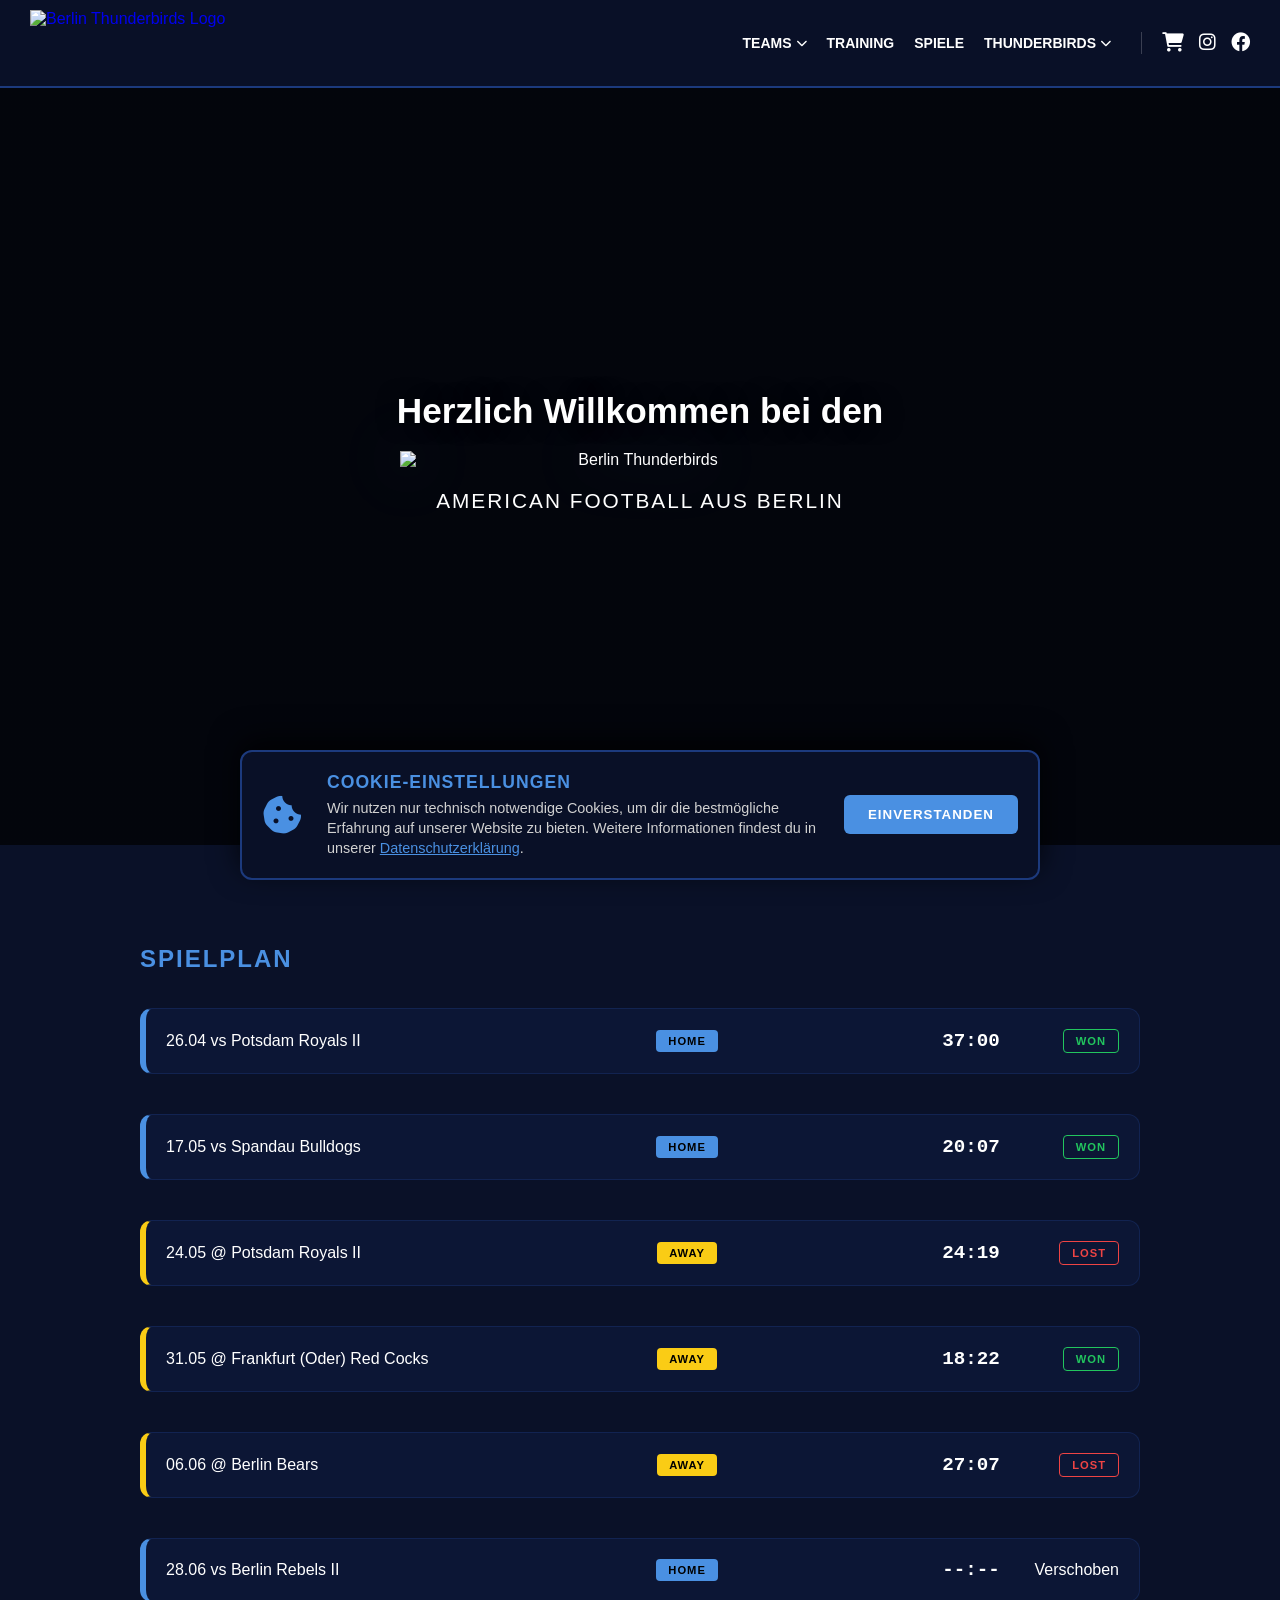
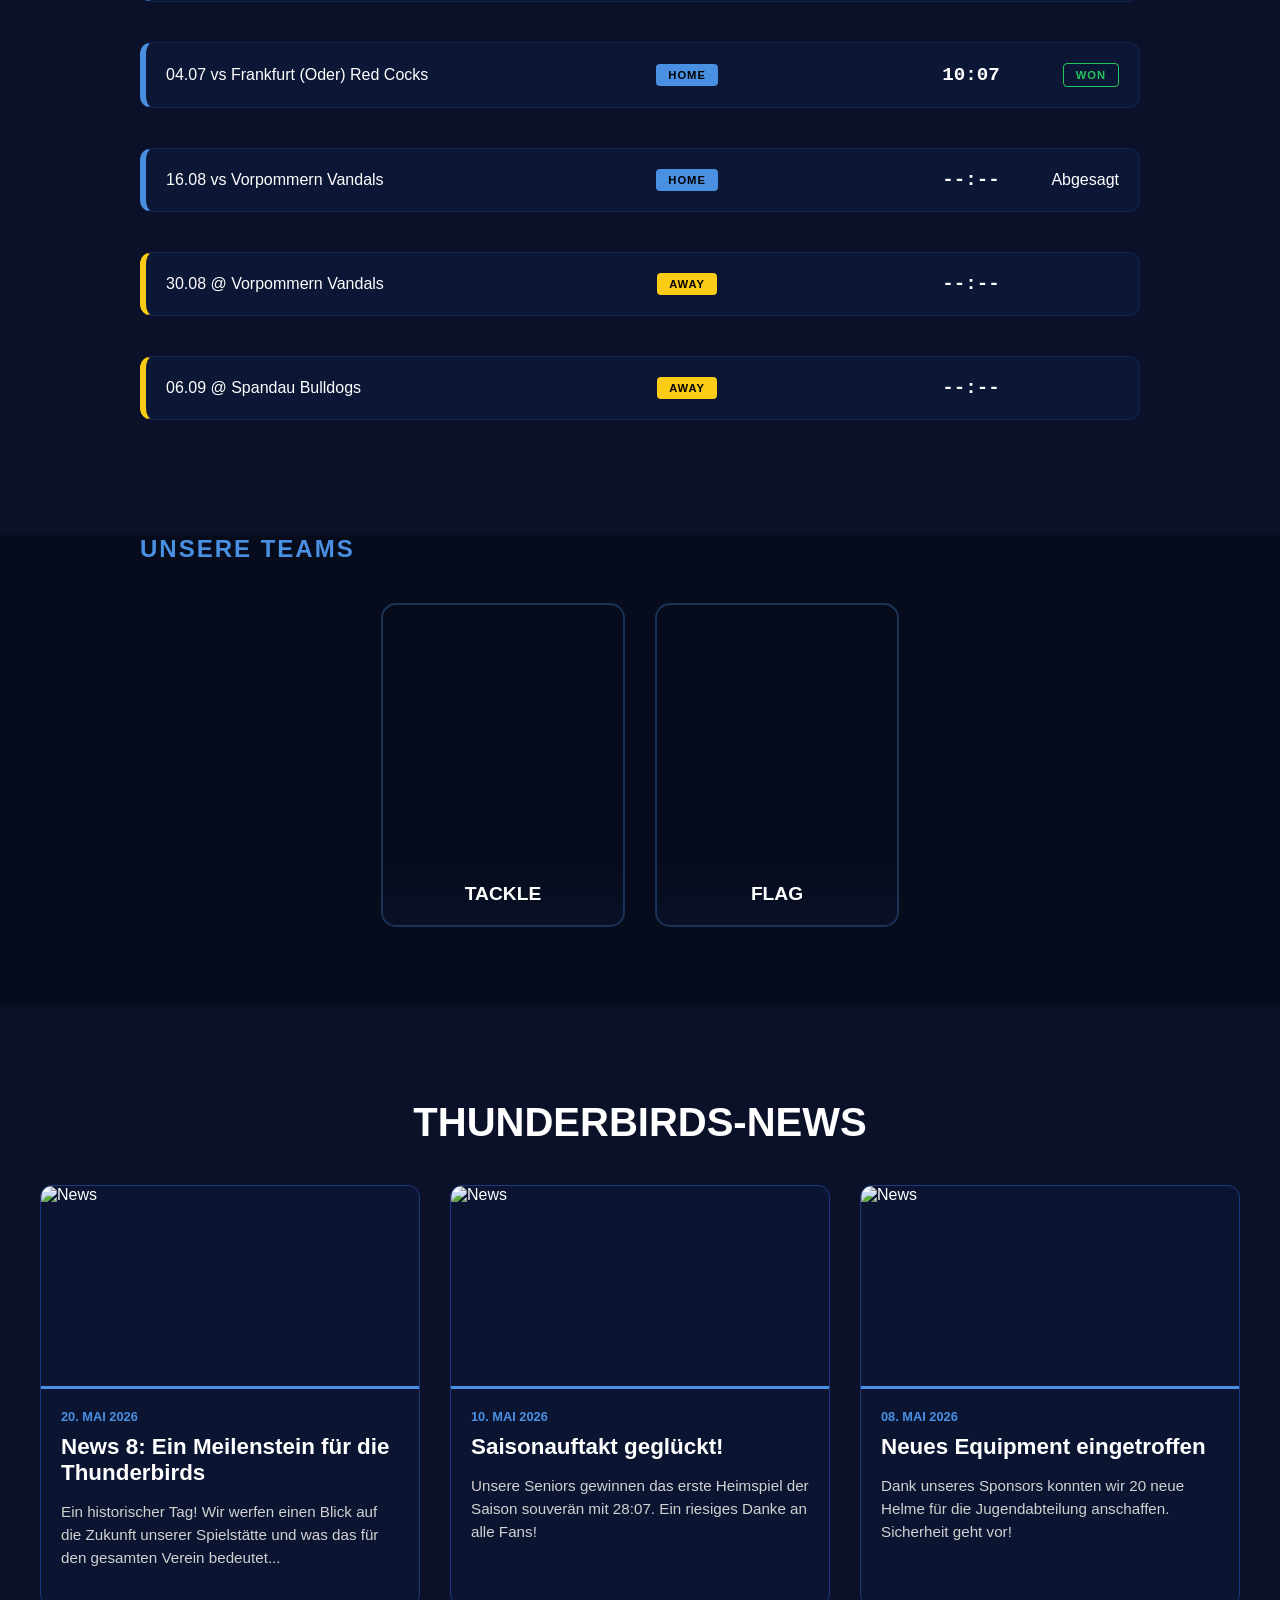
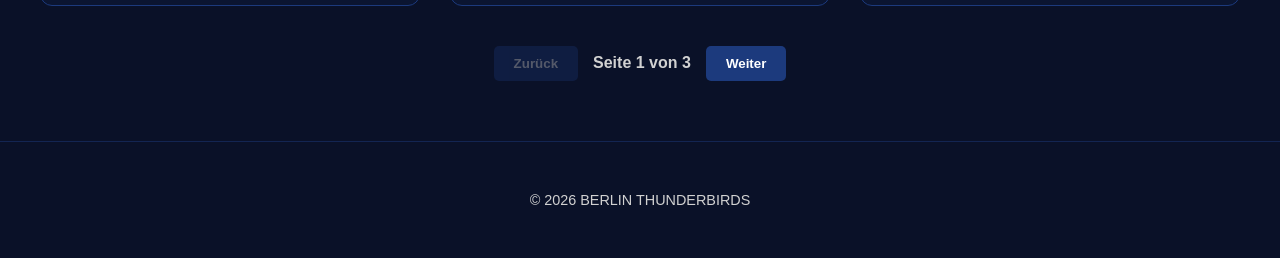
==== index.html @ 35badfe6 "upload" ====
<!DOCTYPE html>
<html lang="de">
<head>
    <meta charset="UTF-8">
    <meta name="viewport" content="width=device-width, initial-scale=1.0">
    <title>Berlin Thunderbirds</title>
    <link rel="stylesheet" href="https://cdnjs.cloudflare.com/ajax/libs/font-awesome/6.0.0/css/all.min.css">

    <script>
        window.onload = () => {
            const flash = document.getElementById("flash");
            const lightningContainer = document.getElementById("lightning-container");
            const logo = document.getElementById("logo");

            function triggerLightning() {
                if(flash && lightningContainer) {
                    flash.classList.add("active");
                    lightningContainer.classList.add("active");
                    setTimeout(() => {
                        flash.classList.remove("active");
                        lightningContainer.classList.remove("active");
                    }, 400);
                }
            }
            
            setTimeout(triggerLightning, 300);

            // Das Logo erscheint kurz nach dem ersten Blitz
            if(logo) {
                setTimeout(() => { 
                    logo.classList.add("show"); 
                }, 700);
            }
        };
        
        document.addEventListener("DOMContentLoaded", function() {
            // Hamburger Menü Toggle Initialisierung
            const menuToggle = document.getElementById('mobile-menu');
            const nav = document.querySelector('nav');

            if (menuToggle && nav) {
                menuToggle.addEventListener('click', () => {
                    nav.classList.toggle('active');
                });
            }

            // Cookie Banner Prüfung
            if (!localStorage.getItem("cookiesAkzeptiert")) {
                setTimeout(() => {
                    const banner = document.getElementById("cookie-banner");
                    if (banner) {
                        banner.classList.add("cookie-active");
                    }
                }, 1000);
            }
        });

        function acceptCookies() {
            localStorage.setItem("cookiesAkzeptiert", "true");
            const banner = document.getElementById("cookie-banner");
            if (banner) {
                banner.classList.remove("cookie-active");
            }
        }
    </script>
        
    <style>
        :root {
            --thunder-dark: #0a1128;
            --thunder-blue: #1c3a7d;
            --thunder-light: #4a90e2;
            --thunder-silver: #d1d1d1;
            --success-green: #22c55e;
            --fail-red: #ef4444;
        }

        body { 
            margin: 0; 
            font-family: 'Segoe UI', Arial, sans-serif; 
            background: var(--thunder-dark); 
            color: white; 
            scroll-behavior: smooth;
            overflow-x: hidden;
        }

        /* --- NAVIGATION --- */
        header {
            position: fixed;
            top: 0;
            width: 100%;
            background: rgba(10, 17, 40, 0.98);
            padding: 10px 30px;
            display: flex;
            justify-content: space-between;
            align-items: center;
            z-index: 9999;
            box-sizing: border-box;
            border-bottom: 2px solid var(--thunder-blue);
        }

        /* FIX: Entfernen von starrem margin-left: 150px für bessere Flexibilität */
        header a.logo-link { display: flex; align-items: center; text-decoration: none; position: relative; }
        header img { height: 66px; transition: 0.3s ease; z-index: 2; }
        
        .logo-hover-text { position: absolute; left: 20px; color: var(--thunder-light); font-weight: bold; text-transform: uppercase; font-size: 1.2rem; opacity: 0; transition: all 0.4s ease; pointer-events: none; white-space: nowrap; z-index: 1; }
        header a.logo-link:hover img { opacity: 0.2; filter: grayscale(100%); }
        header a.logo-link:hover .logo-hover-text { opacity: 1; left: 80px; }

        nav { display: flex; align-items: center; gap: 20px; }

        /* Dropdown Logik */
        .dropdown { position: relative; display: inline-block; }
        .nav-item { 
            color: white; text-decoration: none; font-size: 14px; font-weight: bold; 
            text-transform: uppercase; transition: 0.2s; cursor: pointer;
            display: flex; align-items: center; gap: 5px; padding: 15px 0;
        }
        .nav-item:hover { color: var(--thunder-light); }

        .dropdown-content {
            display: none; position: absolute; background-color: rgba(10, 17, 40, 0.98);
            min-width: 200px; box-shadow: 0px 8px 16px rgba(0,0,0,0.8);
            border: 1px solid var(--thunder-blue); border-radius: 4px; top: 100%; left: 0; z-index: 10000;
        }
        .dropdown:hover .dropdown-content { display: block; }
        .dropdown-content a {
            color: white; padding: 12px 16px; text-decoration: none; display: block;
            font-size: 13px; text-transform: uppercase; font-weight: bold;
            border-bottom: 1px solid rgba(255,255,255,0.05); transition: 0.2s;
        }
        .dropdown-content a:hover { background-color: var(--thunder-blue); color: var(--thunder-light); padding-left: 20px; }

        .social-nav { display: flex; gap: 15px; margin-left: 10px; border-left: 1px solid rgba(255,255,255,0.2); padding-left: 20px; }
        .social-nav a { font-size: 1.2rem; transition: 0.2s; color: white; }
        .social-nav a:hover { transform: scale(1.2); color: var(--thunder-light); }

        /* Hamburger Menu Icon (Standardmäßig unsichtbar) */
        .menu-toggle {
            display: none;
            font-size: 1.8rem;
            color: white;
            cursor: pointer;
        }

        /* --- HERO --- */
        .hero { 
            min-height: 85vh; display: flex; flex-direction: column; justify-content: center; 
            align-items: center; text-align: center; position: relative; overflow: hidden; padding-top: 80px; 
            background-image: linear-gradient(rgba(0, 0, 0, 0.7), rgba(0, 0, 0, 0.7)), url('Bilder/Team.jpg'); 
            background-size: cover; background-position: center; background-attachment: fixed; 
        }
        .welcome-text { font-size: 2.2rem; margin-bottom: 20px; font-weight: bold; text-shadow: 0 0 20px rgba(0,0,0,0.8); z-index: 10; }
        .flash { position: absolute; inset: 0; background: white; opacity: 0; pointer-events: none; z-index: 5; }
        .flash.active { animation: thunder-flash 0.4s ease-out; }
        @keyframes thunder-flash { 0% { opacity: 0; } 10% { opacity: 0.4; } 20% { opacity: 0.5; } 100% { opacity: 0; } }
        #lightning-container { position: absolute; inset: 0; width: 100%; height: 100%; pointer-events: none; z-index: 4; opacity: 0; }
        #lightning-container.active { opacity: 1; transition: 0.1s; }
        .bolt-path { stroke: #fff; stroke-width: 3; fill: none; filter: drop-shadow(0 0 10px var(--thunder-light)); }
        
        /* LOGO ANIMATION */
        .logo-main { 
            width: 480px; 
            max-width: 85%; 
            opacity: 0; 
            transform: scale(0.8); 
            z-index: 10; 
            filter: drop-shadow(0 0 30px rgba(74, 144, 226, 0.3)); 
            transition: all 0.8s cubic-bezier(0.17, 0.67, 0.83, 0.67); 
        }

        .logo-main.show { 
            opacity: 1; 
            transform: scale(1); 
        }
        .sub-text { margin-top: 20px; font-size: 1.3rem; z-index: 10; font-weight: 300; letter-spacing: 2px; text-transform: uppercase; }

        /* --- SPIELPLAN ABSCHNITT --- */
        section#games { padding: 80px 20px; max-width: 1000px; margin: auto; }
        .spielplan-lade-zone { width: 100%; display: flex; flex-direction: column; gap: 10px; }

        .card { 
            background: rgba(28, 58, 125, 0.15) !important; 
            padding: 20px !important; 
            margin: 15px 0 !important; 
            border-radius: 12px !important; 
            border: 1px solid rgba(28, 58, 125, 0.4) !important; 
            display: flex !important; 
            align-items: center !important; 
            justify-content: space-between !important; 
            transition: 0.3s !important;
            box-sizing: border-box !important;
        }
        .card:hover { background: rgba(28, 58, 125, 0.35) !important; border-color: var(--thunder-light) !important; }
        
        .card-text { flex: 2 !important; font-weight: 500 !important; min-width: 150px !important; text-align: left !important; color: white !important; }
        .badge-center { flex: 1 !important; display: flex !important; justify-content: center !important; }
        .score-area { flex: 1 !important; display: flex !important; justify-content: flex-end !important; font-family: 'Courier New', monospace !important; font-weight: bold !important; font-size: 1.2rem !important; padding-right: 15px !important; color: white !important; }
        .badge-right { flex: 0.5 !important; display: flex !important; justify-content: flex-end !important; }

        .badge { font-weight: bold !important; text-transform: uppercase !important; font-size: 0.7rem !important; padding: 5px 12px !important; border-radius: 4px !important; letter-spacing: 1px !important; white-space: nowrap !important; display: inline-block !important; }
        .badge-home { background: var(--thunder-light) !important; color: black !important; }
        .badge-away { background: #facc15 !important; color: black !important; }
        
        .badge-won { border: 1px solid var(--success-green) !important; color: var(--success-green) !important; background: transparent !important; }
        .badge-lost { border: 1px solid var(--fail-red) !important; color: var(--fail-red) !important; background: transparent !important; }

        .card.home { border-left: 6px solid var(--thunder-light) !important; }
        .card.away { border-left: 6px solid #facc15 !important; }

        /* --- TEAM SEKTION --- */
        .team-section { background: rgba(0,0,0,0.3); width: 100%; max-width: none; padding-bottom: 80px; }
        .team-container { max-width: 1000px; margin: auto; padding: 0 20px; }
        .team { display: flex; gap: 30px; flex-wrap: wrap; justify-content: center; margin-top: 40px; }
        .player { position: relative; width: 240px; height: 320px; border-radius: 15px; border: 2px solid rgba(74, 144, 226, 0.3); overflow: hidden; display: flex; flex-direction: column; justify-content: flex-end; transition: 0.4s; background-size: cover; background-position: center; text-decoration: none; color: inherit; }
        .player-name { background: linear-gradient(transparent, rgba(10, 17, 40, 0.95)); padding: 20px 10px; text-align: center; font-weight: bold; font-size: 1.2rem; text-transform: uppercase; }
        .player:hover { transform: translateY(-12px); border-color: var(--thunder-light); box-shadow: 0 15px 30px rgba(0,0,0,0.5); }
        .player-overlay { position: absolute; inset: 0; background: rgba(10, 17, 40, 0.9); display: flex; flex-direction: column; justify-content: center; align-items: center; gap: 15px; opacity: 0; transition: 0.3s ease; z-index: 5; }
        .player:hover .player-overlay { opacity: 1; }
        .player-overlay a { color: white; text-decoration: none; font-weight: bold; font-size: 1.3rem; text-transform: uppercase; transition: 0.2s; }
        .player-overlay a:hover { color: var(--thunder-light); transform: scale(1.1); }

        /* --- NEWS SEKTION --- */
        .news-section { padding: 60px 20px; max-width: 1200px; margin: auto; }
        .news-grid { 
            display: grid; 
            grid-template-columns: repeat(auto-fit, minmax(300px, 1fr)); 
            gap: 30px; 
            min-height: 400px; 
        }

        .news-card {
            background: rgba(28, 58, 125, 0.1);
            border: 1px solid var(--thunder-blue);
            border-radius: 12px;
            overflow: hidden;
            transition: 0.3s;
            display: flex;
            flex-direction: column;
            cursor: pointer;
            position: relative;
        }
        .news-card:hover { transform: translateY(-5px); border-color: var(--thunder-light); background: rgba(28, 58, 125, 0.2); }

        .news-image { width: 100%; height: 200px; object-fit: cover; border-bottom: 3px solid var(--thunder-light); }
        .news-content { padding: 20px; flex-grow: 1; }
        .news-date { color: var(--thunder-light); font-size: 0.8rem; font-weight: bold; text-transform: uppercase; }
        .news-title { margin: 10px 0; font-size: 1.4rem; color: white; }
        .news-text { color: var(--thunder-silver); font-size: 0.95rem; line-height: 1.5; }

        .news-card::after {
            content: 'Mehr lesen +';
            position: absolute;
            bottom: 10px;
            right: 15px;
            font-size: 0.8rem;
            color: var(--thunder-light);
            font-weight: bold;
            opacity: 0;
            transition: 0.3s;
        }
        .news-card:hover::after { opacity: 1; }

        /* --- NEWS MODAL --- */
        .news-modal {
            display: none;
            position: fixed;
            inset: 0;
            background: rgba(0, 0, 0, 0.9);
            z-index: 10000;
            justify-content: center;
            align-items: center;
            opacity: 0;
            transition: opacity 0.4s ease;
            backdrop-filter: blur(5px);
            padding: 20px;
        }

        .news-modal.active { display: flex; opacity: 1; }

        .modal-content {
            background: #0d1a3a;
            width: 100%;
            max-width: 800px;
            max-height: 85vh;
            border-radius: 15px;
            border: 2px solid var(--thunder-blue);
            box-shadow: 0 0 50px rgba(74, 144, 226, 0.2);
            overflow: hidden;
            display: flex;
            flex-direction: column;
            position: relative;
            transform: scale(0.9);
            transition: transform 0.4s ease;
        }
        .news-modal.active .modal-content { transform: scale(1); }

        .modal-header {
            position: relative;
            width: 100%;
            height: 250px;
            min-height: 250px;
            overflow: hidden;
        }
        .modal-header img { width: 100%; height: 100%; object-fit: cover; }
        
        .modal-close {
            position: absolute;
            top: 15px;
            right: 20px;
            font-size: 2.5rem;
            color: white;
            cursor: pointer;
            z-index: 10;
            text-shadow: 0 0 10px rgba(0,0,0,0.8);
            transition: 0.3s;
        }
        .modal-close:hover { color: var(--thunder-light); transform: scale(1.1); }

        .modal-body {
            padding: 30px;
            overflow-y: auto;
            color: var(--thunder-silver);
            line-height: 1.8;
            font-size: 1.1rem;
        }
        
        .modal-body .news-date { font-size: 0.9rem; color: var(--thunder-light); margin-bottom: 5px; font-weight: bold; }
        .modal-body h2 { color: white; margin-top: 0; font-size: 2rem; text-transform: uppercase; margin-bottom: 20px;}

        .modal-body::-webkit-scrollbar { width: 10px; }
        .modal-body::-webkit-scrollbar-track { background: rgba(28, 58, 125, 0.1); border-radius: 10px; }
        .modal-body::-webkit-scrollbar-thumb { background: var(--thunder-blue); border-radius: 10px; border: 2px solid #0d1a3a; }
        .modal-body::-webkit-scrollbar-thumb:hover { background: var(--thunder-light); }

        /* --- PAGINATION --- */
        .pagination { 
            display: flex; 
            justify-content: center; 
            align-items: center; 
            gap: 15px; 
            margin-top: 40px; 
        }
        .page-btn {
            background: var(--thunder-blue);
            color: white;
            border: none;
            padding: 10px 20px;
            border-radius: 5px;
            cursor: pointer;
            font-weight: bold;
            transition: 0.3s;
        }
        .page-btn:hover:not(:disabled) { background: var(--thunder-light); }
        .page-btn:disabled { opacity: 0.3; cursor: not-allowed; }
        #page-info { font-weight: bold; color: var(--thunder-silver); }

        footer { text-align: center; padding: 50px; color: var(--thunder-silver); border-top: 1px solid rgba(28, 58, 125, 0.5); font-size: 0.9rem; }

        .easter-egg { position: fixed; bottom: 10px; left: 10px; display: flex; align-items: center; gap: 10px; opacity: 0; transition: 0.5s ease; z-index: 2000; background: rgba(10, 17, 40, 0.8); padding: 5px 10px; border-radius: 5px; }
        .easter-egg:hover { opacity: 1; }
        .easter-egg img { height: 30px; filter: drop-shadow(0 0 5px var(--thunder-light)); }
        .easter-egg span { font-size: 0.7rem; color: var(--thunder-silver); text-transform: uppercase; letter-spacing: 1px; }

        /* --- COOKIE BANNER FIX --- */
        .cookie-banner {
            position: fixed;
            bottom: 20px;
            left: 50%;
            transform: translate(-50%, 150%);
            opacity: 0;
            pointer-events: none;
            width: 90%;
            max-width: 800px;
            background: rgba(10, 17, 40, 0.98);
            border: 2px solid var(--thunder-blue);
            border-radius: 12px;
            padding: 20px;
            box-shadow: 0 -10px 30px rgba(0, 0, 0, 0.8);
            z-index: 999999;
            transition: all 0.5s cubic-bezier(0.17, 0.67, 0.83, 0.67);
            box-sizing: border-box;
        }

        .cookie-banner.cookie-active {
            transform: translate(-50%, 0) !important;
            opacity: 1 !important;
            pointer-events: auto !important;
        }

        .cookie-content { display: flex; align-items: center; gap: 25px; flex-wrap: wrap; }
        .cookie-icon { font-size: 2.5rem; color: var(--thunder-light); }
        .cookie-text { flex: 1; min-width: 250px; }
        .cookie-text h3 { margin: 0 0 5px 0; text-transform: uppercase; color: var(--thunder-light); font-size: 1.1rem; letter-spacing: 1px; }
        .cookie-text p { margin: 0; font-size: 0.9rem; color: var(--thunder-silver); line-height: 1.4; }
        .cookie-text a { color: var(--thunder-light); text-decoration: underline; }
        .cookie-buttons { display: flex; gap: 10px; }
        .btn-accept { background: var(--thunder-light); color: white; border: none; padding: 12px 24px; font-weight: bold; text-transform: uppercase; border-radius: 6px; cursor: pointer; transition: 0.2s; letter-spacing: 1px; }
        .btn-accept:hover { background: white; color: var(--thunder-dark); transform: scale(1.05); }

        /* --- MEDIA QUERIES (RESPONSIVE FIXES) --- */
        @media (max-width: 768px) {
            header a.logo-link { margin-left: 0; }
            .card { flex-direction: column; text-align: center; gap: 10px; }
            .score-area { justify-content: center !important; padding-right: 0 !important; }
            
            .modal-content { max-height: 90vh; }
            .modal-header { height: 150px; min-height: 150px; }
            .modal-body { padding: 20px; }
            .modal-body h2 { font-size: 1.5rem; }
            .modal-close { top: 10px; right: 15px; font-size: 2rem; }

            /* FIX: Zeigt das Overlay auf Touchscreens direkt an */
            .player-overlay {
                opacity: 1 !important;
                background: rgba(10, 17, 40, 0.85);
            }

            /* Mobiles Menü Styling */
            .menu-toggle { display: block; }
            nav {
                display: none;
                flex-direction: column;
                position: absolute;
                top: 100%;
                left: 0;
                width: 100%;
                background: rgba(10, 17, 40, 0.98);
                border-bottom: 2px solid var(--thunder-blue);
                padding: 20px 0;
                gap: 15px;
            }
            nav.active { display: flex; }
            .dropdown-content { position: static; box-shadow: none; border: none; min-width: 100%; text-align: center; }
            .social-nav { border-left: none; padding-left: 0; margin-left: 0; }
        }

        @media (max-width: 600px) {
            .cookie-content { flex-direction: column; text-align: center; gap: 15px; }
            .cookie-buttons { width: 100%; justify-content: center; }
        }
    </style>
</head>

<body>
    <header>
        <a href="#top" class="logo-link">
            <img src="Bilder/logo.jpg" alt="Berlin Thunderbirds Logo"> 
            <span class="logo-hover-text">Home</span>
        </a>

        <!-- Hamburger Icon für Mobilgeräte -->
        <div class="menu-toggle" id="mobile-menu">
            <i class="fa-solid fa-bars"></i>
        </div>

        <nav>
            <div class="dropdown">
                <div class="nav-item">Teams <i class="fa-solid fa-chevron-down" style="font-size: 0.7rem;"></i></div>
                <div class="dropdown-content">
                    <a href="tackle.html">Tackle</a>
                    <a href="u16.html">U16 Flag</a>
                    <a href="u13.html">U13 Flag</a>
                    <a href="u10.html">U10 Flag</a>
                </div>
            </div>

            <a href="training.html" class="nav-item">Training</a>
            <a href="spiele.html" class="nav-item">Spiele</a>
            
            <div class="dropdown">
                <div class="nav-item">Thunderbirds <i class="fa-solid fa-chevron-down" style="font-size: 0.7rem;"></i></div>
                <div class="dropdown-content">
                    <a href="ueber-uns.html">Über uns</a>
                    <a href="kontakt.html">Kontakt</a>
                    <a href="download.html">Download</a>
                </div>
            </div>

            <div class="social-nav">
                <a href="https://berlin-thunderbirds.myteamshop.de/" target="_blank" title="Fanshop"><i class="fa-solid fa-cart-shopping"></i></a>
                <a href="https://www.instagram.com/berlinthunderbirds/" target="_blank"><i class="fa-brands fa-instagram"></i></a>
                <a href="https://www.facebook.com/thbev/" target="_blank"><i class="fa-brands fa-facebook"></i></a>
            </div>
        </nav>
    </header>

    <div class="hero" id="top">
        <div class="flash" id="flash"></div>
        <svg id="lightning-container" viewBox="0 0 100 100" preserveAspectRatio="none">
            <polyline class="bolt-path" points="40,-10 45,15 35,35 50,50 40,75 55,110" />
            <polyline class="bolt-path" style="stroke-width:1.5; opacity:0.7;" points="35,35 20,45 25,60" />
            <polyline class="bolt-path" style="stroke-width:2;" points="70,-10 65,20 75,40 65,65" />
        </svg>
        <div class="welcome-text">Herzlich Willkommen bei den</div>
        <img src="Bilder/logo.jpg" class="logo-main" id="logo" alt="Berlin Thunderbirds">
        <p class="sub-text">American Football aus Berlin</p>
    </div>

    <section id="games">
        <h2 style="color: var(--thunder-light); text-transform: uppercase; letter-spacing: 2px;">Spielplan</h2>
        <div class="spielplan-lade-zone"></div>
        <script src="spielplan.js"></script>
    </section>

    <section id="team" class="team-section">
        <div class="team-container">
            <h2 style="color: var(--thunder-light); text-transform: uppercase; letter-spacing: 2px;">Unsere Teams</h2>
            <div class="team">
                <a href="tackle.html" class="player" style="background-image: url('Bilder/Tackle.jpg');">
                    <span class="player-name">Tackle</span>
                </a>

                <div class="player" style="background-image: url('Bilder/Team_Flag.jpg');">
                    <span class="player-name">Flag</span>
                    <div class="player-overlay">
                        <a href="u16.html">U16</a>
                        <a href="u13.html">U13</a>
                        <a href="u10.html">U10</a>
                    </div>
                </div>
            </div>
        </div>
    </section>

    <section class="news-section">
        <h2 style="text-align: center; text-transform: uppercase; font-size: 2.5rem; margin-bottom: 40px;">Thunderbirds-News</h2>
        <div class="news-grid" id="news-wrapper"></div>

        <div class="pagination">
            <button class="page-btn" id="prevBtn" onclick="changePage(-1)">Zurück</button>
            <span id="page-info">Seite 1</span>
            <button class="page-btn" id="nextBtn" onclick="changePage(1)">Weiter</button>
        </div>
    </section>

    <!-- NEWS MODAL -->
    <div class="news-modal" id="newsModal">
        <div class="modal-content">
            <div class="modal-header">
                <span class="modal-close" onclick="closeNewsModal()">&times;</span>
                <img id="modalImage" src="" alt="News">
            </div>
            <div class="modal-body">
                <div class="news-date" id="modalDate"></div>
                <h2 id="modalTitle"></h2>
                <div class="news-text-full" id="modalText"></div>
            </div>
        </div>
    </div>    

    <footer>
        © 2026 BERLIN THUNDERBIRDS
    </footer>

    <div class="easter-egg">
        <img src="Bilder/Ankh.jpg" alt="Ankh Logo">
        <span>Webdesign by Ankhzunamun</span>
    </div>

    <!-- COOKIE BANNER -->
    <div id="cookie-banner" class="cookie-banner">
        <div class="cookie-content">
            <i class="fa-solid fa-cookie-bite cookie-icon"></i>
            <div class="cookie-text">
                <h3>Cookie-Einstellungen</h3>
                <p>Wir nutzen nur technisch notwendige Cookies, um dir die bestmögliche Erfahrung auf unserer Website zu bieten. Weitere Informationen findest du in unserer <a href="datenschutz.html">Datenschutzerklärung</a>.</p>
            </div>
            <div class="cookie-buttons">
                <button onclick="acceptCookies()" class="btn-accept">Einverstanden</button>
            </div>
        </div>
    </div>

    <script src="news.js"></script>
</body>
</html>
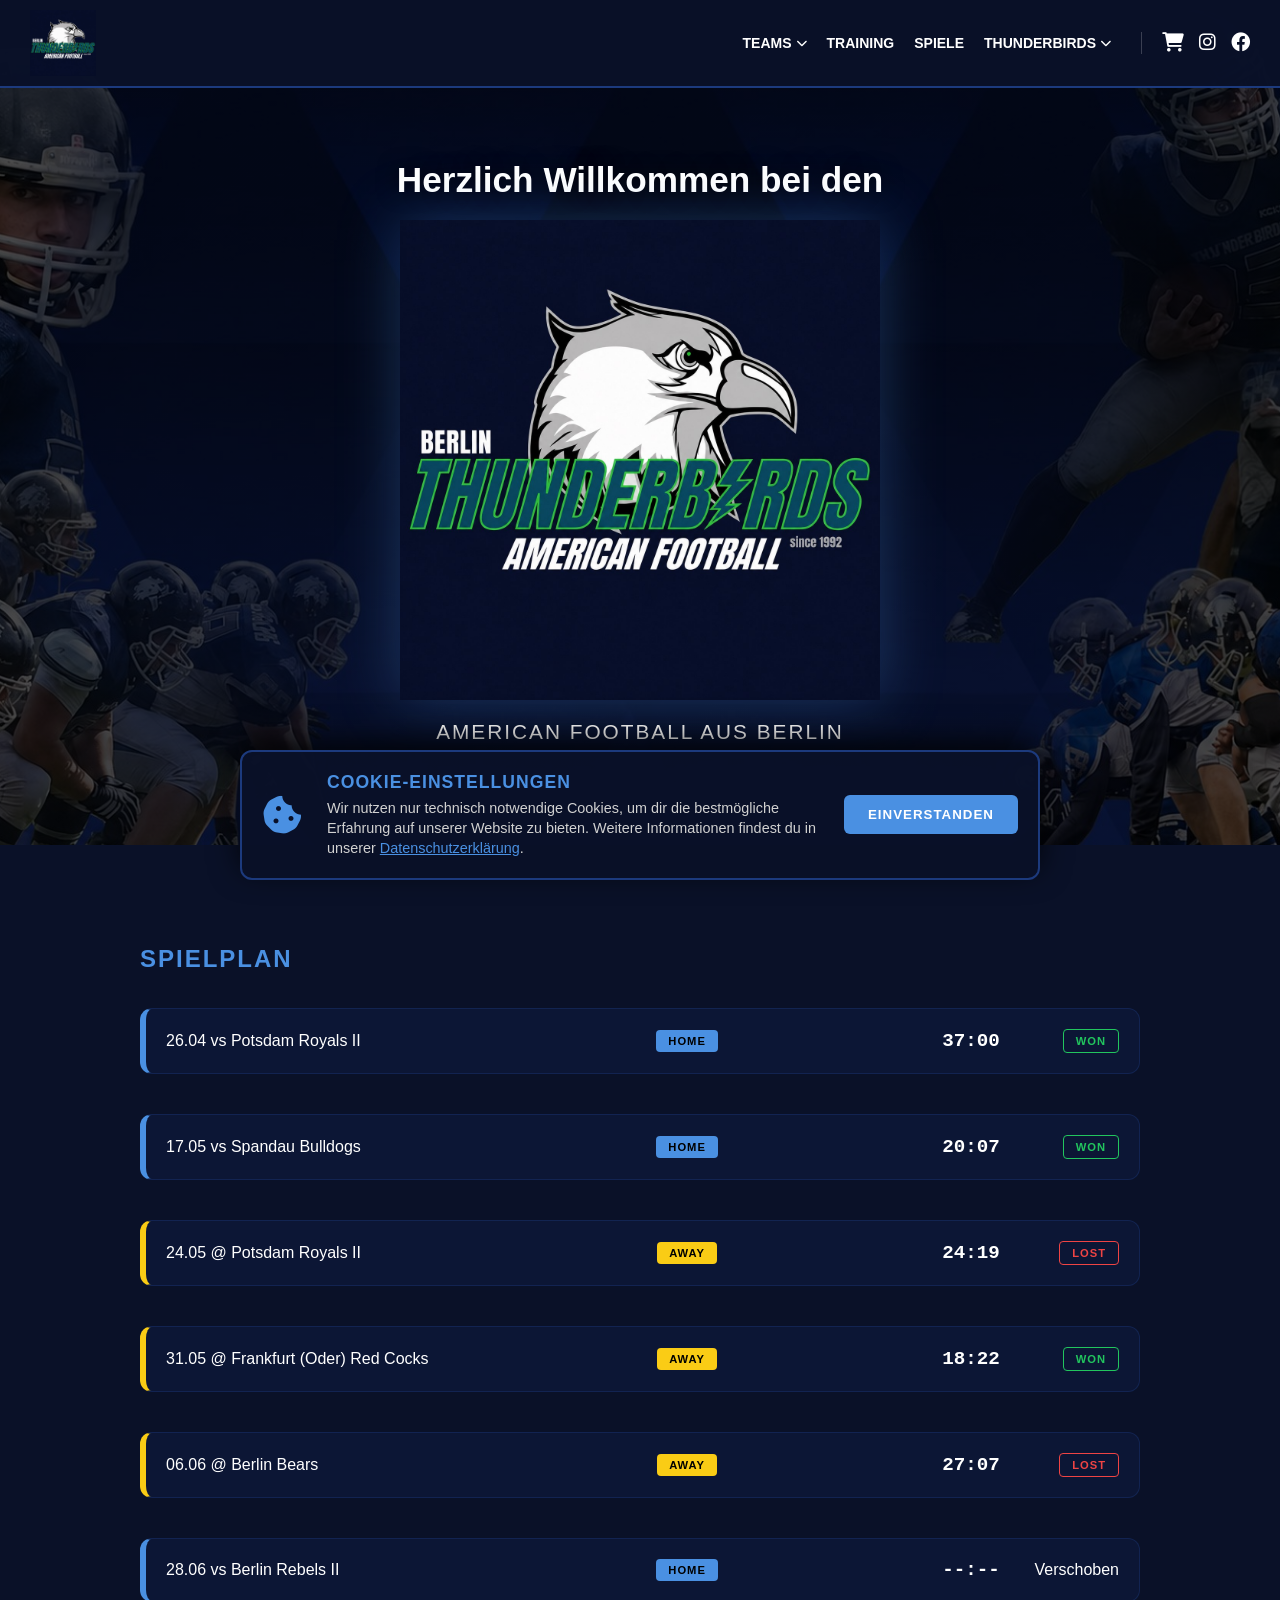
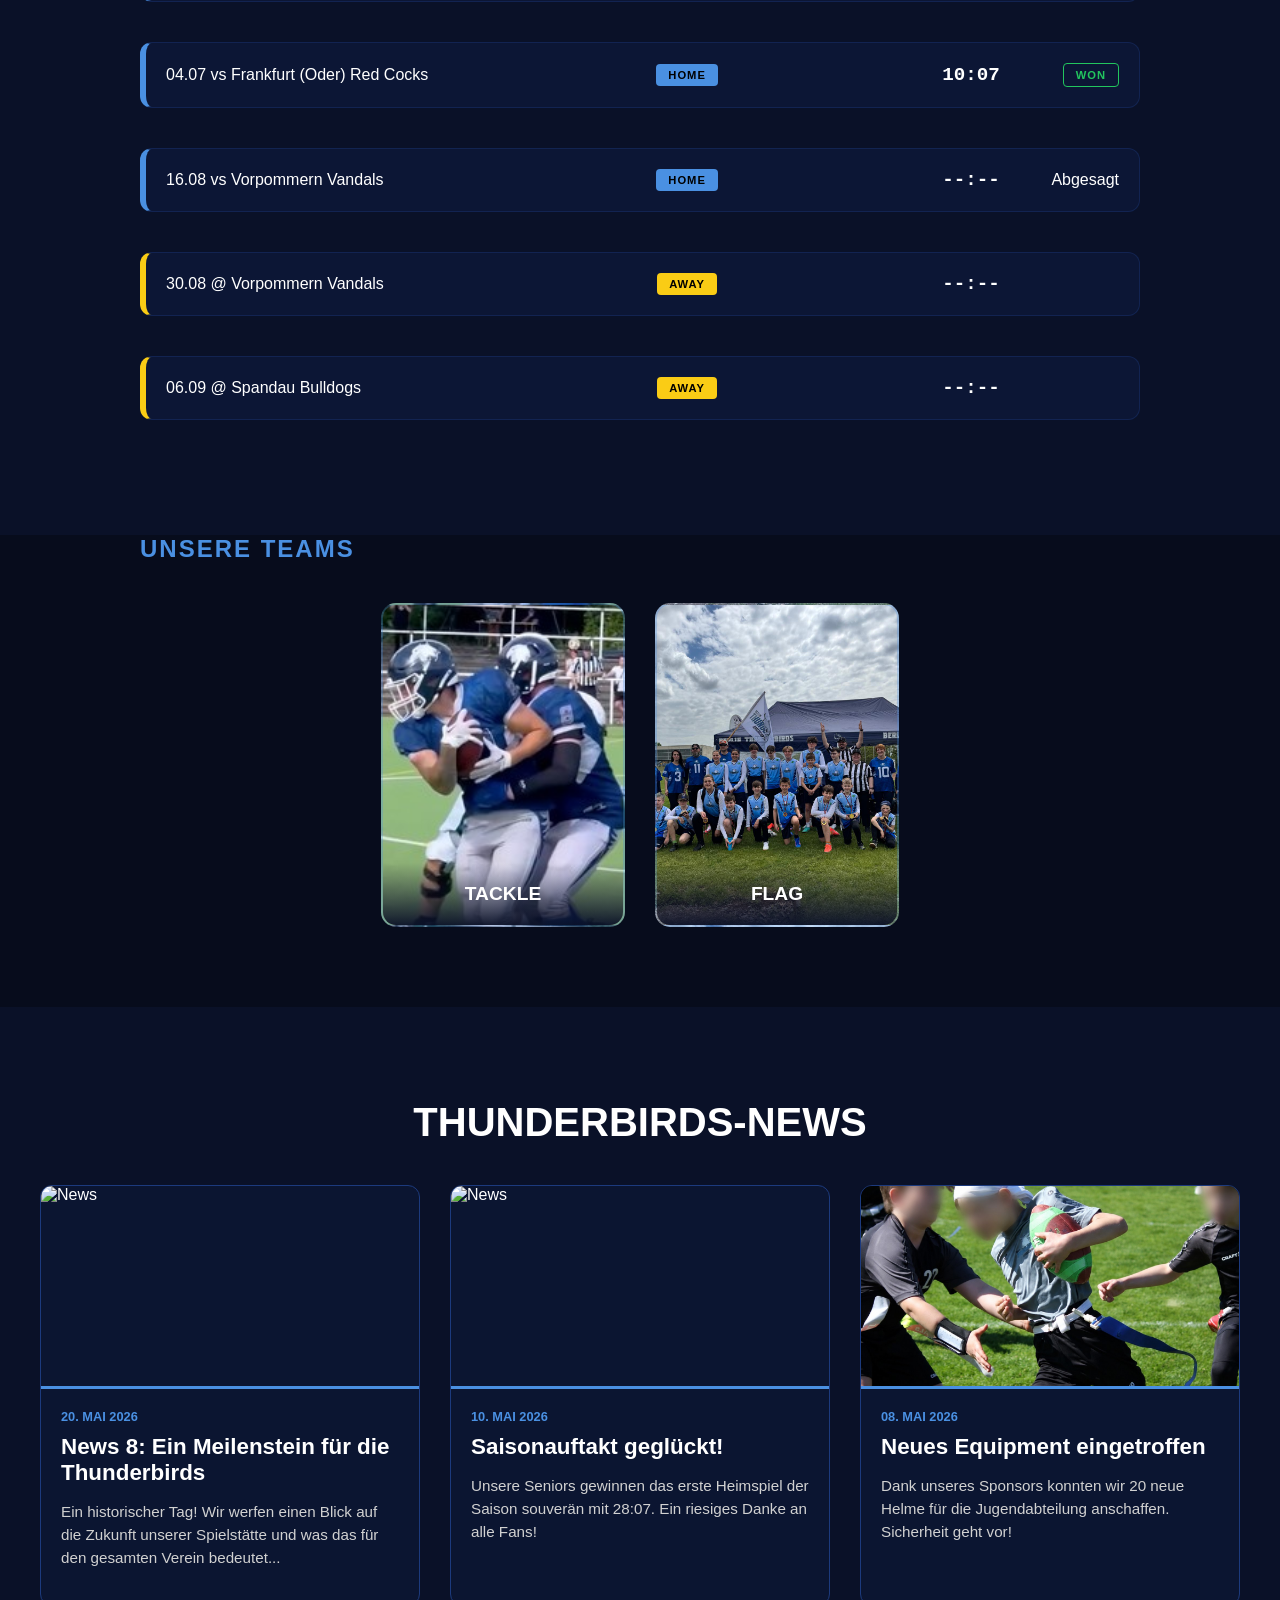
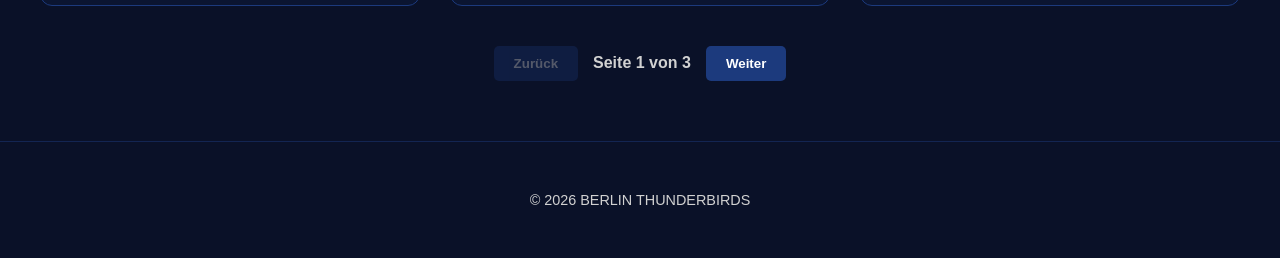
==== commit 5b8cc52f: "V1" ====
--- a/index.html
+++ b/index.html
@@ -3,7 +3,7 @@
 <head>
     <meta charset="UTF-8">
     <meta name="viewport" content="width=device-width, initial-scale=1.0">
-    <title>Berlin Thunderbirds</title>
+    <title>Berlin Thunderbirds!</title>
     <link rel="stylesheet" href="https://cdnjs.cloudflare.com/ajax/libs/font-awesome/6.0.0/css/all.min.css">
 
     <script>
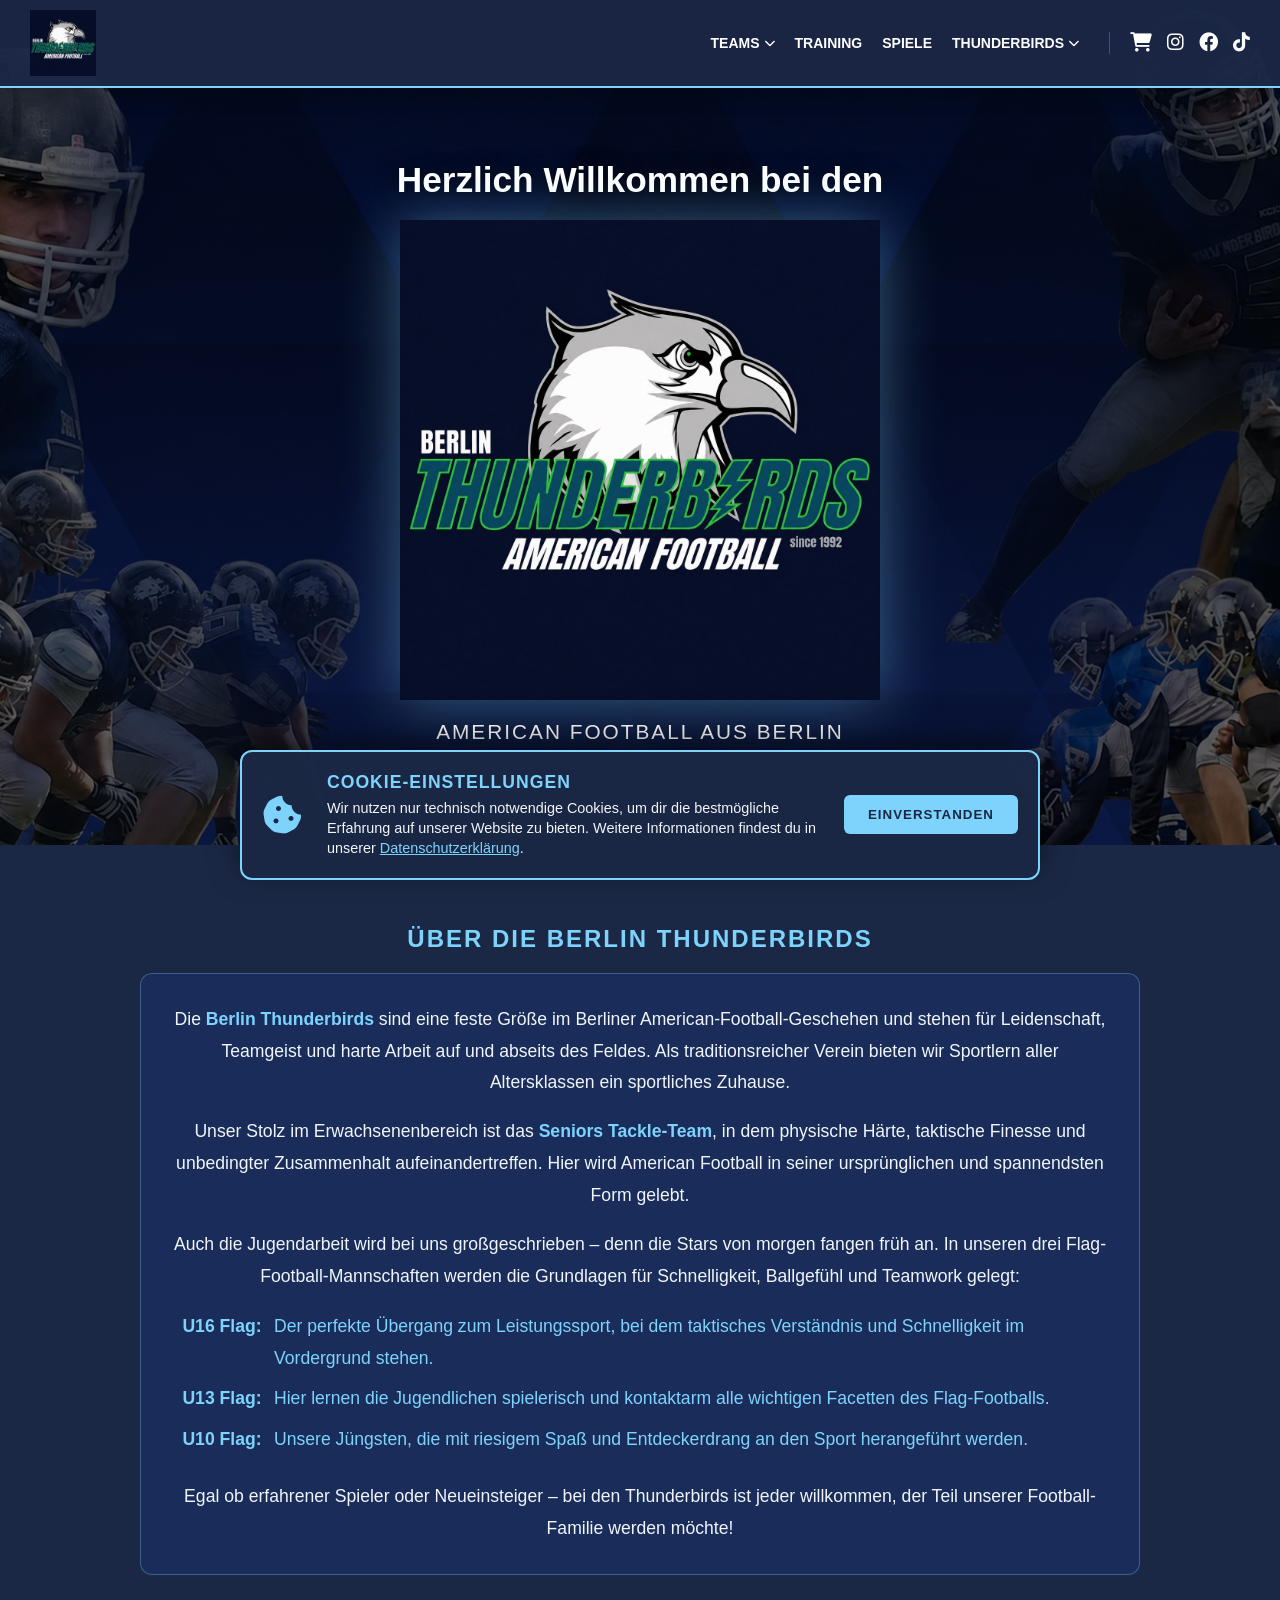
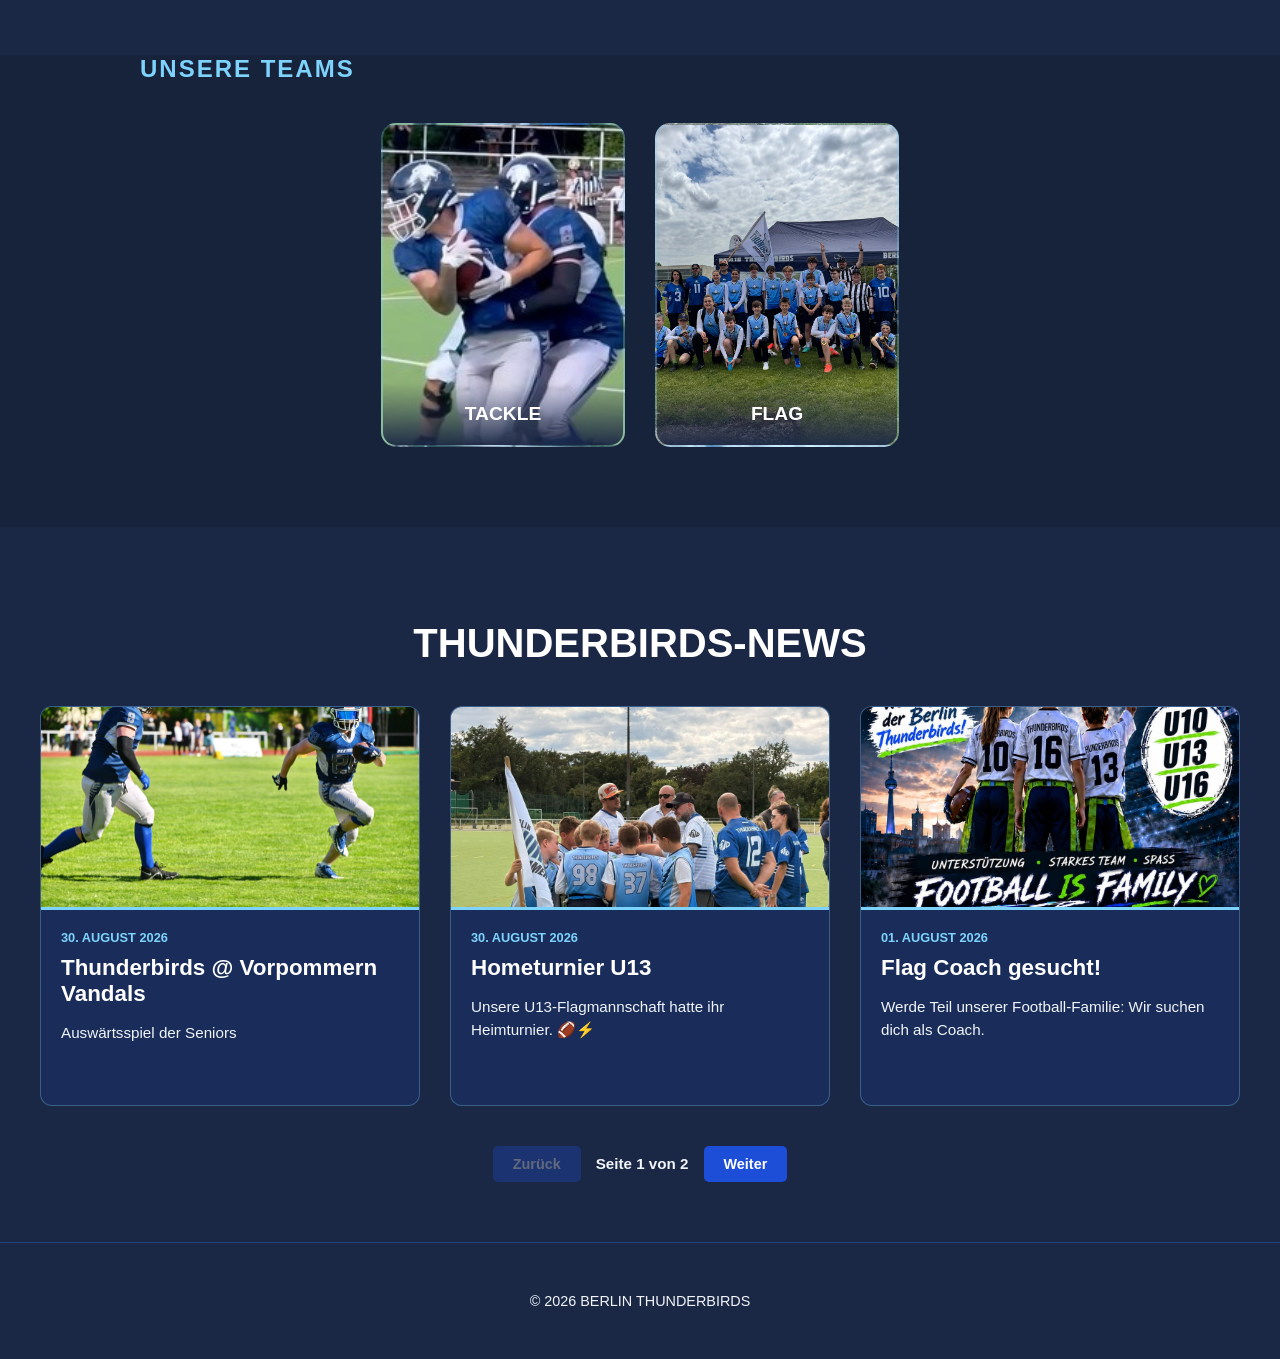
==== commit 5eb613ed: "V2 CSS ausgelagert" ====
--- a/index.html
+++ b/index.html
@@ -3,15 +3,22 @@
 <head>
     <meta charset="UTF-8">
     <meta name="viewport" content="width=device-width, initial-scale=1.0">
-    <title>Berlin Thunderbirds!</title>
+    <title>Berlin Thunderbirds</title>
+    <!-- FontAwesome für Icons -->
     <link rel="stylesheet" href="https://cdnjs.cloudflare.com/ajax/libs/font-awesome/6.0.0/css/all.min.css">
-
+    <!-- Verknüpfung zur zentralen style.css -->
+    <link rel="stylesheet" href="style.css">
+    
+    <!-- ==========================================
+       JAVASCRIPT (BLITZ-EFFEKTE, MENÜ & COOKIES)
+       ========================================== -->
     <script>
         window.onload = () => {
             const flash = document.getElementById("flash");
             const lightningContainer = document.getElementById("lightning-container");
             const logo = document.getElementById("logo");
 
+            // Funktion für den Blitz-Effekt beim Laden der Startseite
             function triggerLightning() {
                 if(flash && lightningContainer) {
                     flash.classList.add("active");
@@ -22,7 +29,7 @@
                     }, 400);
                 }
             }
-            
+           
             setTimeout(triggerLightning, 300);
 
             // Das Logo erscheint kurz nach dem ersten Blitz
@@ -32,7 +39,7 @@
                 }, 700);
             }
         };
-        
+       
         document.addEventListener("DOMContentLoaded", function() {
             // Hamburger Menü Toggle Initialisierung
             const menuToggle = document.getElementById('mobile-menu');
@@ -44,7 +51,7 @@
                 });
             }
 
-            // Cookie Banner Prüfung
+            // Cookie Banner Prüfung beim Seitenaufruf
             if (!localStorage.getItem("cookiesAkzeptiert")) {
                 setTimeout(() => {
                     const banner = document.getElementById("cookie-banner");
@@ -55,6 +62,7 @@
             }
         });
 
+        // Funktion zum Bestätigen der Cookies
         function acceptCookies() {
             localStorage.setItem("cookiesAkzeptiert", "true");
             const banner = document.getElementById("cookie-banner");
@@ -63,385 +71,13 @@
             }
         }
     </script>
-        
-    <style>
-        :root {
-            --thunder-dark: #0a1128;
-            --thunder-blue: #1c3a7d;
-            --thunder-light: #4a90e2;
-            --thunder-silver: #d1d1d1;
-            --success-green: #22c55e;
-            --fail-red: #ef4444;
-        }
-
-        body { 
-            margin: 0; 
-            font-family: 'Segoe UI', Arial, sans-serif; 
-            background: var(--thunder-dark); 
-            color: white; 
-            scroll-behavior: smooth;
-            overflow-x: hidden;
-        }
-
-        /* --- NAVIGATION --- */
-        header {
-            position: fixed;
-            top: 0;
-            width: 100%;
-            background: rgba(10, 17, 40, 0.98);
-            padding: 10px 30px;
-            display: flex;
-            justify-content: space-between;
-            align-items: center;
-            z-index: 9999;
-            box-sizing: border-box;
-            border-bottom: 2px solid var(--thunder-blue);
-        }
-
-        /* FIX: Entfernen von starrem margin-left: 150px für bessere Flexibilität */
-        header a.logo-link { display: flex; align-items: center; text-decoration: none; position: relative; }
-        header img { height: 66px; transition: 0.3s ease; z-index: 2; }
-        
-        .logo-hover-text { position: absolute; left: 20px; color: var(--thunder-light); font-weight: bold; text-transform: uppercase; font-size: 1.2rem; opacity: 0; transition: all 0.4s ease; pointer-events: none; white-space: nowrap; z-index: 1; }
-        header a.logo-link:hover img { opacity: 0.2; filter: grayscale(100%); }
-        header a.logo-link:hover .logo-hover-text { opacity: 1; left: 80px; }
-
-        nav { display: flex; align-items: center; gap: 20px; }
-
-        /* Dropdown Logik */
-        .dropdown { position: relative; display: inline-block; }
-        .nav-item { 
-            color: white; text-decoration: none; font-size: 14px; font-weight: bold; 
-            text-transform: uppercase; transition: 0.2s; cursor: pointer;
-            display: flex; align-items: center; gap: 5px; padding: 15px 0;
-        }
-        .nav-item:hover { color: var(--thunder-light); }
-
-        .dropdown-content {
-            display: none; position: absolute; background-color: rgba(10, 17, 40, 0.98);
-            min-width: 200px; box-shadow: 0px 8px 16px rgba(0,0,0,0.8);
-            border: 1px solid var(--thunder-blue); border-radius: 4px; top: 100%; left: 0; z-index: 10000;
-        }
-        .dropdown:hover .dropdown-content { display: block; }
-        .dropdown-content a {
-            color: white; padding: 12px 16px; text-decoration: none; display: block;
-            font-size: 13px; text-transform: uppercase; font-weight: bold;
-            border-bottom: 1px solid rgba(255,255,255,0.05); transition: 0.2s;
-        }
-        .dropdown-content a:hover { background-color: var(--thunder-blue); color: var(--thunder-light); padding-left: 20px; }
-
-        .social-nav { display: flex; gap: 15px; margin-left: 10px; border-left: 1px solid rgba(255,255,255,0.2); padding-left: 20px; }
-        .social-nav a { font-size: 1.2rem; transition: 0.2s; color: white; }
-        .social-nav a:hover { transform: scale(1.2); color: var(--thunder-light); }
-
-        /* Hamburger Menu Icon (Standardmäßig unsichtbar) */
-        .menu-toggle {
-            display: none;
-            font-size: 1.8rem;
-            color: white;
-            cursor: pointer;
-        }
-
-        /* --- HERO --- */
-        .hero { 
-            min-height: 85vh; display: flex; flex-direction: column; justify-content: center; 
-            align-items: center; text-align: center; position: relative; overflow: hidden; padding-top: 80px; 
-            background-image: linear-gradient(rgba(0, 0, 0, 0.7), rgba(0, 0, 0, 0.7)), url('Bilder/Team.jpg'); 
-            background-size: cover; background-position: center; background-attachment: fixed; 
-        }
-        .welcome-text { font-size: 2.2rem; margin-bottom: 20px; font-weight: bold; text-shadow: 0 0 20px rgba(0,0,0,0.8); z-index: 10; }
-        .flash { position: absolute; inset: 0; background: white; opacity: 0; pointer-events: none; z-index: 5; }
-        .flash.active { animation: thunder-flash 0.4s ease-out; }
-        @keyframes thunder-flash { 0% { opacity: 0; } 10% { opacity: 0.4; } 20% { opacity: 0.5; } 100% { opacity: 0; } }
-        #lightning-container { position: absolute; inset: 0; width: 100%; height: 100%; pointer-events: none; z-index: 4; opacity: 0; }
-        #lightning-container.active { opacity: 1; transition: 0.1s; }
-        .bolt-path { stroke: #fff; stroke-width: 3; fill: none; filter: drop-shadow(0 0 10px var(--thunder-light)); }
-        
-        /* LOGO ANIMATION */
-        .logo-main { 
-            width: 480px; 
-            max-width: 85%; 
-            opacity: 0; 
-            transform: scale(0.8); 
-            z-index: 10; 
-            filter: drop-shadow(0 0 30px rgba(74, 144, 226, 0.3)); 
-            transition: all 0.8s cubic-bezier(0.17, 0.67, 0.83, 0.67); 
-        }
-
-        .logo-main.show { 
-            opacity: 1; 
-            transform: scale(1); 
-        }
-        .sub-text { margin-top: 20px; font-size: 1.3rem; z-index: 10; font-weight: 300; letter-spacing: 2px; text-transform: uppercase; }
-
-        /* --- SPIELPLAN ABSCHNITT --- */
-        section#games { padding: 80px 20px; max-width: 1000px; margin: auto; }
-        .spielplan-lade-zone { width: 100%; display: flex; flex-direction: column; gap: 10px; }
-
-        .card { 
-            background: rgba(28, 58, 125, 0.15) !important; 
-            padding: 20px !important; 
-            margin: 15px 0 !important; 
-            border-radius: 12px !important; 
-            border: 1px solid rgba(28, 58, 125, 0.4) !important; 
-            display: flex !important; 
-            align-items: center !important; 
-            justify-content: space-between !important; 
-            transition: 0.3s !important;
-            box-sizing: border-box !important;
-        }
-        .card:hover { background: rgba(28, 58, 125, 0.35) !important; border-color: var(--thunder-light) !important; }
-        
-        .card-text { flex: 2 !important; font-weight: 500 !important; min-width: 150px !important; text-align: left !important; color: white !important; }
-        .badge-center { flex: 1 !important; display: flex !important; justify-content: center !important; }
-        .score-area { flex: 1 !important; display: flex !important; justify-content: flex-end !important; font-family: 'Courier New', monospace !important; font-weight: bold !important; font-size: 1.2rem !important; padding-right: 15px !important; color: white !important; }
-        .badge-right { flex: 0.5 !important; display: flex !important; justify-content: flex-end !important; }
-
-        .badge { font-weight: bold !important; text-transform: uppercase !important; font-size: 0.7rem !important; padding: 5px 12px !important; border-radius: 4px !important; letter-spacing: 1px !important; white-space: nowrap !important; display: inline-block !important; }
-        .badge-home { background: var(--thunder-light) !important; color: black !important; }
-        .badge-away { background: #facc15 !important; color: black !important; }
-        
-        .badge-won { border: 1px solid var(--success-green) !important; color: var(--success-green) !important; background: transparent !important; }
-        .badge-lost { border: 1px solid var(--fail-red) !important; color: var(--fail-red) !important; background: transparent !important; }
-
-        .card.home { border-left: 6px solid var(--thunder-light) !important; }
-        .card.away { border-left: 6px solid #facc15 !important; }
-
-        /* --- TEAM SEKTION --- */
-        .team-section { background: rgba(0,0,0,0.3); width: 100%; max-width: none; padding-bottom: 80px; }
-        .team-container { max-width: 1000px; margin: auto; padding: 0 20px; }
-        .team { display: flex; gap: 30px; flex-wrap: wrap; justify-content: center; margin-top: 40px; }
-        .player { position: relative; width: 240px; height: 320px; border-radius: 15px; border: 2px solid rgba(74, 144, 226, 0.3); overflow: hidden; display: flex; flex-direction: column; justify-content: flex-end; transition: 0.4s; background-size: cover; background-position: center; text-decoration: none; color: inherit; }
-        .player-name { background: linear-gradient(transparent, rgba(10, 17, 40, 0.95)); padding: 20px 10px; text-align: center; font-weight: bold; font-size: 1.2rem; text-transform: uppercase; }
-        .player:hover { transform: translateY(-12px); border-color: var(--thunder-light); box-shadow: 0 15px 30px rgba(0,0,0,0.5); }
-        .player-overlay { position: absolute; inset: 0; background: rgba(10, 17, 40, 0.9); display: flex; flex-direction: column; justify-content: center; align-items: center; gap: 15px; opacity: 0; transition: 0.3s ease; z-index: 5; }
-        .player:hover .player-overlay { opacity: 1; }
-        .player-overlay a { color: white; text-decoration: none; font-weight: bold; font-size: 1.3rem; text-transform: uppercase; transition: 0.2s; }
-        .player-overlay a:hover { color: var(--thunder-light); transform: scale(1.1); }
-
-        /* --- NEWS SEKTION --- */
-        .news-section { padding: 60px 20px; max-width: 1200px; margin: auto; }
-        .news-grid { 
-            display: grid; 
-            grid-template-columns: repeat(auto-fit, minmax(300px, 1fr)); 
-            gap: 30px; 
-            min-height: 400px; 
-        }
-
-        .news-card {
-            background: rgba(28, 58, 125, 0.1);
-            border: 1px solid var(--thunder-blue);
-            border-radius: 12px;
-            overflow: hidden;
-            transition: 0.3s;
-            display: flex;
-            flex-direction: column;
-            cursor: pointer;
-            position: relative;
-        }
-        .news-card:hover { transform: translateY(-5px); border-color: var(--thunder-light); background: rgba(28, 58, 125, 0.2); }
-
-        .news-image { width: 100%; height: 200px; object-fit: cover; border-bottom: 3px solid var(--thunder-light); }
-        .news-content { padding: 20px; flex-grow: 1; }
-        .news-date { color: var(--thunder-light); font-size: 0.8rem; font-weight: bold; text-transform: uppercase; }
-        .news-title { margin: 10px 0; font-size: 1.4rem; color: white; }
-        .news-text { color: var(--thunder-silver); font-size: 0.95rem; line-height: 1.5; }
-
-        .news-card::after {
-            content: 'Mehr lesen +';
-            position: absolute;
-            bottom: 10px;
-            right: 15px;
-            font-size: 0.8rem;
-            color: var(--thunder-light);
-            font-weight: bold;
-            opacity: 0;
-            transition: 0.3s;
-        }
-        .news-card:hover::after { opacity: 1; }
-
-        /* --- NEWS MODAL --- */
-        .news-modal {
-            display: none;
-            position: fixed;
-            inset: 0;
-            background: rgba(0, 0, 0, 0.9);
-            z-index: 10000;
-            justify-content: center;
-            align-items: center;
-            opacity: 0;
-            transition: opacity 0.4s ease;
-            backdrop-filter: blur(5px);
-            padding: 20px;
-        }
-
-        .news-modal.active { display: flex; opacity: 1; }
-
-        .modal-content {
-            background: #0d1a3a;
-            width: 100%;
-            max-width: 800px;
-            max-height: 85vh;
-            border-radius: 15px;
-            border: 2px solid var(--thunder-blue);
-            box-shadow: 0 0 50px rgba(74, 144, 226, 0.2);
-            overflow: hidden;
-            display: flex;
-            flex-direction: column;
-            position: relative;
-            transform: scale(0.9);
-            transition: transform 0.4s ease;
-        }
-        .news-modal.active .modal-content { transform: scale(1); }
-
-        .modal-header {
-            position: relative;
-            width: 100%;
-            height: 250px;
-            min-height: 250px;
-            overflow: hidden;
-        }
-        .modal-header img { width: 100%; height: 100%; object-fit: cover; }
-        
-        .modal-close {
-            position: absolute;
-            top: 15px;
-            right: 20px;
-            font-size: 2.5rem;
-            color: white;
-            cursor: pointer;
-            z-index: 10;
-            text-shadow: 0 0 10px rgba(0,0,0,0.8);
-            transition: 0.3s;
-        }
-        .modal-close:hover { color: var(--thunder-light); transform: scale(1.1); }
-
-        .modal-body {
-            padding: 30px;
-            overflow-y: auto;
-            color: var(--thunder-silver);
-            line-height: 1.8;
-            font-size: 1.1rem;
-        }
-        
-        .modal-body .news-date { font-size: 0.9rem; color: var(--thunder-light); margin-bottom: 5px; font-weight: bold; }
-        .modal-body h2 { color: white; margin-top: 0; font-size: 2rem; text-transform: uppercase; margin-bottom: 20px;}
-
-        .modal-body::-webkit-scrollbar { width: 10px; }
-        .modal-body::-webkit-scrollbar-track { background: rgba(28, 58, 125, 0.1); border-radius: 10px; }
-        .modal-body::-webkit-scrollbar-thumb { background: var(--thunder-blue); border-radius: 10px; border: 2px solid #0d1a3a; }
-        .modal-body::-webkit-scrollbar-thumb:hover { background: var(--thunder-light); }
-
-        /* --- PAGINATION --- */
-        .pagination { 
-            display: flex; 
-            justify-content: center; 
-            align-items: center; 
-            gap: 15px; 
-            margin-top: 40px; 
-        }
-        .page-btn {
-            background: var(--thunder-blue);
-            color: white;
-            border: none;
-            padding: 10px 20px;
-            border-radius: 5px;
-            cursor: pointer;
-            font-weight: bold;
-            transition: 0.3s;
-        }
-        .page-btn:hover:not(:disabled) { background: var(--thunder-light); }
-        .page-btn:disabled { opacity: 0.3; cursor: not-allowed; }
-        #page-info { font-weight: bold; color: var(--thunder-silver); }
-
-        footer { text-align: center; padding: 50px; color: var(--thunder-silver); border-top: 1px solid rgba(28, 58, 125, 0.5); font-size: 0.9rem; }
-
-        .easter-egg { position: fixed; bottom: 10px; left: 10px; display: flex; align-items: center; gap: 10px; opacity: 0; transition: 0.5s ease; z-index: 2000; background: rgba(10, 17, 40, 0.8); padding: 5px 10px; border-radius: 5px; }
-        .easter-egg:hover { opacity: 1; }
-        .easter-egg img { height: 30px; filter: drop-shadow(0 0 5px var(--thunder-light)); }
-        .easter-egg span { font-size: 0.7rem; color: var(--thunder-silver); text-transform: uppercase; letter-spacing: 1px; }
-
-        /* --- COOKIE BANNER FIX --- */
-        .cookie-banner {
-            position: fixed;
-            bottom: 20px;
-            left: 50%;
-            transform: translate(-50%, 150%);
-            opacity: 0;
-            pointer-events: none;
-            width: 90%;
-            max-width: 800px;
-            background: rgba(10, 17, 40, 0.98);
-            border: 2px solid var(--thunder-blue);
-            border-radius: 12px;
-            padding: 20px;
-            box-shadow: 0 -10px 30px rgba(0, 0, 0, 0.8);
-            z-index: 999999;
-            transition: all 0.5s cubic-bezier(0.17, 0.67, 0.83, 0.67);
-            box-sizing: border-box;
-        }
-
-        .cookie-banner.cookie-active {
-            transform: translate(-50%, 0) !important;
-            opacity: 1 !important;
-            pointer-events: auto !important;
-        }
-
-        .cookie-content { display: flex; align-items: center; gap: 25px; flex-wrap: wrap; }
-        .cookie-icon { font-size: 2.5rem; color: var(--thunder-light); }
-        .cookie-text { flex: 1; min-width: 250px; }
-        .cookie-text h3 { margin: 0 0 5px 0; text-transform: uppercase; color: var(--thunder-light); font-size: 1.1rem; letter-spacing: 1px; }
-        .cookie-text p { margin: 0; font-size: 0.9rem; color: var(--thunder-silver); line-height: 1.4; }
-        .cookie-text a { color: var(--thunder-light); text-decoration: underline; }
-        .cookie-buttons { display: flex; gap: 10px; }
-        .btn-accept { background: var(--thunder-light); color: white; border: none; padding: 12px 24px; font-weight: bold; text-transform: uppercase; border-radius: 6px; cursor: pointer; transition: 0.2s; letter-spacing: 1px; }
-        .btn-accept:hover { background: white; color: var(--thunder-dark); transform: scale(1.05); }
-
-        /* --- MEDIA QUERIES (RESPONSIVE FIXES) --- */
-        @media (max-width: 768px) {
-            header a.logo-link { margin-left: 0; }
-            .card { flex-direction: column; text-align: center; gap: 10px; }
-            .score-area { justify-content: center !important; padding-right: 0 !important; }
-            
-            .modal-content { max-height: 90vh; }
-            .modal-header { height: 150px; min-height: 150px; }
-            .modal-body { padding: 20px; }
-            .modal-body h2 { font-size: 1.5rem; }
-            .modal-close { top: 10px; right: 15px; font-size: 2rem; }
-
-            /* FIX: Zeigt das Overlay auf Touchscreens direkt an */
-            .player-overlay {
-                opacity: 1 !important;
-                background: rgba(10, 17, 40, 0.85);
-            }
-
-            /* Mobiles Menü Styling */
-            .menu-toggle { display: block; }
-            nav {
-                display: none;
-                flex-direction: column;
-                position: absolute;
-                top: 100%;
-                left: 0;
-                width: 100%;
-                background: rgba(10, 17, 40, 0.98);
-                border-bottom: 2px solid var(--thunder-blue);
-                padding: 20px 0;
-                gap: 15px;
-            }
-            nav.active { display: flex; }
-            .dropdown-content { position: static; box-shadow: none; border: none; min-width: 100%; text-align: center; }
-            .social-nav { border-left: none; padding-left: 0; margin-left: 0; }
-        }
-
-        @media (max-width: 600px) {
-            .cookie-content { flex-direction: column; text-align: center; gap: 15px; }
-            .cookie-buttons { width: 100%; justify-content: center; }
-        }
-    </style>
 </head>
 
 <body>
+
+    <!-- ==========================================
+       HEADER & NAVIGATION
+       ========================================== -->
     <header>
         <a href="#top" class="logo-link">
             <img src="Bilder/logo.jpg" alt="Berlin Thunderbirds Logo"> 
@@ -466,7 +102,7 @@
 
             <a href="training.html" class="nav-item">Training</a>
             <a href="spiele.html" class="nav-item">Spiele</a>
-            
+           
             <div class="dropdown">
                 <div class="nav-item">Thunderbirds <i class="fa-solid fa-chevron-down" style="font-size: 0.7rem;"></i></div>
                 <div class="dropdown-content">
@@ -480,10 +116,15 @@
                 <a href="https://berlin-thunderbirds.myteamshop.de/" target="_blank" title="Fanshop"><i class="fa-solid fa-cart-shopping"></i></a>
                 <a href="https://www.instagram.com/berlinthunderbirds/" target="_blank"><i class="fa-brands fa-instagram"></i></a>
                 <a href="https://www.facebook.com/thbev/" target="_blank"><i class="fa-brands fa-facebook"></i></a>
+				<a href="https://www.tiktok.com/@thunderbirds.berlin" target="_blank"><i class="fa-brands fa-tiktok"></i></a>
+				
             </div>
         </nav>
     </header>
 
+    <!-- ==========================================
+       HERO-BEREICH (WILLKOMMEN & BLITZ-ANIMATION)
+       ========================================== -->
     <div class="hero" id="top">
         <div class="flash" id="flash"></div>
         <svg id="lightning-container" viewBox="0 0 100 100" preserveAspectRatio="none">
@@ -496,20 +137,50 @@
         <p class="sub-text">American Football aus Berlin</p>
     </div>
 
-    <section id="games">
-        <h2 style="color: var(--thunder-light); text-transform: uppercase; letter-spacing: 2px;">Spielplan</h2>
-        <div class="spielplan-lade-zone"></div>
-        <script src="spielplan.js"></script>
+    <!-- ==========================================
+       ÜBER UNS / VEREINSPROFIL SEKTION
+       ========================================== -->
+    <section id="games" style="padding: 60px 20px; max-width: 1000px; margin: 0 auto;">
+        <h2 style="color: var(--thunder-light); text-transform: uppercase; letter-spacing: 2px; text-align: center; margin-bottom: 20px;">Über die Berlin Thunderbirds</h2>
+        <div class="text-box">
+            <p style="margin-top: 0;">Die <span style="color: var(--thunder-light); font-weight: bold;">Berlin Thunderbirds</span> sind eine feste Größe im Berliner American-Football-Geschehen und stehen für Leidenschaft, Teamgeist und harte Arbeit auf und abseits des Feldes. Als traditionsreicher Verein bieten wir Sportlern aller Altersklassen ein sportliches Zuhause.</p>
+            <p>Unser Stolz im Erwachsenenbereich ist das <span style="color: var(--thunder-light); font-weight: bold;">Seniors Tackle-Team</span>, in dem physische Härte, taktische Finesse und unbedingter Zusammenhalt aufeinandertreffen. Hier wird American Football in seiner ursprünglichen und spannendsten Form gelebt.</p>
+            <p>Auch die Jugendarbeit wird bei uns großgeschrieben – denn die Stars von morgen fangen früh an. In unseren drei Flag-Football-Mannschaften werden die Grundlagen für Schnelligkeit, Ballgefühl und Teamwork gelegt:</p>
+            
+			<table style="width: 100%; border-collapse: collapse; margin: 15px 0; color: var(--thunder-light);">
+                <tr style="vertical-align: top;">
+                    <td style="width: 100px; font-weight: bold; padding-bottom: 8px; white-space: nowrap;">U16 Flag:</td>
+                    <td style="text-align: left; padding-bottom: 8px;">Der perfekte Übergang zum Leistungssport, bei dem taktisches Verständnis und Schnelligkeit im Vordergrund stehen.</td>
+                </tr>
+                <tr style="vertical-align: top;">
+                    <td style="width: 100px; font-weight: bold; padding-bottom: 8px; white-space: nowrap;">U13 Flag:</td>
+                    <td style="text-align: left;padding-bottom: 8px;">Hier lernen die Jugendlichen spielerisch und kontaktarm alle wichtigen Facetten des Flag-Footballs.</td>
+                </tr>
+                <tr style="vertical-align: top;">
+                    <td style="width: 100px; font-weight: bold; white-space: nowrap;">U10 Flag:</td>
+                    <td style="text-align: left;padding-bottom: 8px;">Unsere Jüngsten, die mit riesigem Spaß und Entdeckerdrang an den Sport herangeführt werden.</td>
+                </tr>
+            </table>
+           
+		  
+		   
+		   <p style="margin-bottom: 0;">Egal ob erfahrener Spieler oder Neueinsteiger – bei den Thunderbirds ist jeder willkommen, der Teil unserer Football-Familie werden möchte!</p>
+        </div>
     </section>
 
+    <!-- ==========================================
+       TEAM-ÜBERSICHT (TACKLE & FLAG)
+       ========================================== -->
     <section id="team" class="team-section">
         <div class="team-container">
             <h2 style="color: var(--thunder-light); text-transform: uppercase; letter-spacing: 2px;">Unsere Teams</h2>
             <div class="team">
+                <!-- Tackle Team Kachel -->
                 <a href="tackle.html" class="player" style="background-image: url('Bilder/Tackle.jpg');">
                     <span class="player-name">Tackle</span>
                 </a>
 
+                <!-- Flag Team Kachel mit Untergruppen (U16, U13, U10) -->
                 <div class="player" style="background-image: url('Bilder/Team_Flag.jpg');">
                     <span class="player-name">Flag</span>
                     <div class="player-overlay">
@@ -522,6 +193,9 @@
         </div>
     </section>
 
+    <!-- ==========================================
+       NEWS-SEKTION & PAGINIERUNG
+       ========================================== -->
     <section class="news-section">
         <h2 style="text-align: center; text-transform: uppercase; font-size: 2.5rem; margin-bottom: 40px;">Thunderbirds-News</h2>
         <div class="news-grid" id="news-wrapper"></div>
@@ -533,11 +207,13 @@
         </div>
     </section>
 
-    <!-- NEWS MODAL -->
+    <!-- ==========================================
+       NEWS MODAL (DETAILANSICHT FÜR ARTIKEL)
+       ========================================== -->
     <div class="news-modal" id="newsModal">
-        <div class="modal-content">
+        <div class="news-modal-content">
+            <span class="modal-close" onclick="closeNewsModal()">&times;</span>
             <div class="modal-header">
-                <span class="modal-close" onclick="closeNewsModal()">&times;</span>
                 <img id="modalImage" src="" alt="News">
             </div>
             <div class="modal-body">
@@ -546,8 +222,11 @@
                 <div class="news-text-full" id="modalText"></div>
             </div>
         </div>
-    </div>    
-
+    </div>   
+
+    <!-- ==========================================
+       FOOTER & EASTER EGG
+       ========================================== -->
     <footer>
         © 2026 BERLIN THUNDERBIRDS
     </footer>
@@ -557,7 +236,9 @@
         <span>Webdesign by Ankhzunamun</span>
     </div>
 
-    <!-- COOKIE BANNER -->
+    <!-- ==========================================
+       COOKIE BANNER
+       ========================================== -->
     <div id="cookie-banner" class="cookie-banner">
         <div class="cookie-content">
             <i class="fa-solid fa-cookie-bite cookie-icon"></i>
@@ -571,6 +252,7 @@
         </div>
     </div>
 
+    <!-- Externes Script für die News-Steuerung -->
     <script src="news.js"></script>
 </body>
 </html>
--- a/style.css
+++ b/style.css
@@ -0,0 +1,966 @@
+:root {
+    --thunder-dark: #1b2845;    
+    --thunder-blue: #1d4ed8;    /* Etwas dunkleres, kräftiges Blau statt dem hellen 3b82f6 */
+    --thunder-light: #7dd3fc;   
+    --thunder-silver: #f1f5f9;  
+    --success-green: #22c55e;
+    --fail-red: #ef4444;
+    --color-u10: #052c54;
+    --color-u13: #2d5a27;
+    --color-u16: #8b0000;
+}
+
+body { 
+    margin: 0; 
+    font-family: 'Segoe UI', Arial, sans-serif; 
+    background: var(--thunder-dark); 
+    color: white; 
+    scroll-behavior: smooth;
+    overflow-x: hidden;
+}
+
+/* ==========================================
+   HEADER & NAVIGATION
+   ========================================== */
+header {
+    position: fixed;
+    top: 0;
+    width: 100%;
+    background: rgba(27, 40, 69, 0.95);
+    padding: 10px 30px;
+    display: flex;
+    justify-content: space-between;
+    align-items: center;
+    z-index: 9999;
+    box-sizing: border-box;
+    border-bottom: 2px solid var(--thunder-light);
+    box-shadow: 0 4px 20px rgba(0, 0, 0, 0.3);
+}
+
+header a.logo-link { display: flex; align-items: center; text-decoration: none; position: relative; }
+header img { height: 66px; transition: 0.3s ease; z-index: 2; }
+
+.logo-hover-text { position: absolute; left: 20px; color: var(--thunder-light); font-weight: bold; text-transform: uppercase; font-size: 1.2rem; opacity: 0; transition: all 0.4s ease; pointer-events: none; white-space: nowrap; z-index: 1; }
+header a.logo-link:hover img { opacity: 0.2; filter: grayscale(100%); }
+header a.logo-link:hover .logo-hover-text { opacity: 1; left: 80px; }
+
+nav { display: flex; align-items: center; gap: 20px; }
+
+/* Dropdown Logik */
+.dropdown { position: relative; display: inline-block; }
+.nav-item { 
+    color: white; text-decoration: none; font-size: 14px; font-weight: bold; 
+    text-transform: uppercase; transition: 0.2s; cursor: pointer;
+    display: flex; align-items: center; gap: 5px; padding: 15px 0;
+}
+.nav-item:hover { color: var(--thunder-light); }
+
+.dropdown-content {
+    display: none; position: absolute; background-color: #24345d;
+    min-width: 200px; box-shadow: 0px 8px 20px rgba(0,0,0,0.5);
+    border: 1px solid var(--thunder-light); border-radius: 6px; top: 100%; left: 0; z-index: 10000;
+}
+.dropdown:hover .dropdown-content { display: block; }
+.dropdown-content a {
+    color: white; padding: 12px 16px; text-decoration: none; display: block;
+    font-size: 13px; text-transform: uppercase; font-weight: bold;
+    border-bottom: 1px solid rgba(255,255,255,0.08); transition: 0.2s;
+}
+.dropdown-content a:hover { background-color: var(--thunder-blue); color: #ffffff; padding-left: 20px; }
+
+.social-nav { display: flex; gap: 15px; margin-left: 10px; border-left: 1px solid rgba(255,255,255,0.2); padding-left: 20px; }
+.social-nav a { font-size: 1.2rem; transition: 0.2s; color: white; }
+.social-nav a:hover { transform: scale(1.2); color: var(--thunder-light); }
+
+.menu-toggle {
+    display: none;
+    font-size: 1.8rem;
+    color: white;
+    cursor: pointer;
+}
+
+/* ==========================================
+   HERO-BEREICH & ANIMATIONEN
+   ========================================== */
+.hero { 
+    min-height: 85vh; display: flex; flex-direction: column; justify-content: center; 
+    align-items: center; text-align: center; position: relative; overflow: hidden; padding-top: 80px; 
+    background-image: linear-gradient(rgba(0, 0, 0, 0.6), rgba(0, 0, 0, 0.6)), url('Bilder/Team.jpg'); 
+    background-size: cover; background-position: center; background-attachment: fixed; 
+}
+.welcome-text { font-size: 2.2rem; margin-bottom: 20px; font-weight: bold; text-shadow: 0 0 20px rgba(0,0,0,0.8); z-index: 10; }
+.flash { position: absolute; inset: 0; background: white; opacity: 0; pointer-events: none; z-index: 5; }
+.flash.active { animation: thunder-flash 0.4s ease-out; }
+@keyframes thunder-flash { 0% { opacity: 0; } 10% { opacity: 0.4; } 20% { opacity: 0.5; } 100% { opacity: 0; } }
+#lightning-container { position: absolute; inset: 0; width: 100%; height: 100%; pointer-events: none; z-index: 4; opacity: 0; }
+#lightning-container.active { opacity: 1; transition: 0.1s; }
+.bolt-path { stroke: #fff; stroke-width: 3; fill: none; filter: drop-shadow(0 0 10px var(--thunder-light)); }
+
+/* LOGO ANIMATION */
+.logo-main { 
+    width: 480px; 
+    max-width: 85%; 
+    opacity: 0; 
+    transform: scale(0.8); 
+    z-index: 10; 
+    filter: drop-shadow(0 0 30px rgba(125, 211, 252, 0.4)); 
+    transition: all 0.8s cubic-bezier(0.17, 0.67, 0.83, 0.67); 
+}
+
+.logo-main.show { 
+    opacity: 1; 
+    transform: scale(1); 
+}
+.sub-text { margin-top: 20px; font-size: 1.3rem; z-index: 10; font-weight: 300; letter-spacing: 2px; text-transform: uppercase; }
+
+/* ==========================================
+   HERO NAVIGATION (TEAM-SCHNELLSPRUNG)
+   ========================================== */
+.hero-nav {
+    margin-top: 88px;
+    display: grid;
+    grid-template-columns: repeat(4, 1fr);
+    height: 35vh;
+    width: 100%;
+    border-bottom: 4px solid var(--thunder-blue);
+}
+
+.hero-nav .nav-item { 
+    position: relative; 
+    text-decoration: none; 
+    color: white; 
+    overflow: hidden; 
+    display: flex; 
+    justify-content: center; 
+    align-items: center; 
+    border-right: 1px solid rgba(255,255,255,0.1); 
+}
+.hero-nav .nav-item img { 
+    position: absolute; 
+    width: 100%; 
+    height: 100%; 
+    object-fit: cover; 
+    filter: brightness(0.4) grayscale(0.6); 
+    transition: 0.6s; 
+}
+.hero-nav .nav-item:hover img { 
+    filter: brightness(0.8) grayscale(0); 
+    transform: scale(1.1); 
+}
+.hero-nav .nav-item span { 
+    position: relative; 
+    z-index: 2; 
+    font-size: 1.6rem; 
+    font-weight: bold; 
+    text-transform: uppercase; 
+    text-shadow: 2px 2px 15px rgba(0,0,0,1); 
+    letter-spacing: 2px; 
+}
+
+/* ==========================================
+   SPIELPLAN SEKTIONEN & CARDS
+   ========================================== */
+section#tackle-games, 
+section[style*="var(--thunder-blue)"] { 
+    background: linear-gradient(180deg, var(--thunder-dark), #0f172a) !important; 
+}
+
+section#u10-games { background: linear-gradient(180deg, var(--thunder-dark), var(--color-u10)); }
+section#u13-games { background: linear-gradient(180deg, var(--thunder-dark), var(--color-u13)); }
+section#u16-games { background: linear-gradient(180deg, var(--thunder-dark), var(--color-u16)); }
+
+.spielplan-lade-zone { width: 100%; display: flex; flex-direction: column; gap: 10px; }
+
+.card { 
+    background: rgba(29, 78, 216, 0.2) !important; 
+    padding: 20px !important; 
+    margin: 15px 0 !important; 
+    border-radius: 12px !important; 
+    border: 1px solid rgba(125, 211, 252, 0.2) !important; 
+    display: flex !important; 
+    align-items: center !important; 
+    justify-content: space-between !important; 
+    transition: 0.3s !important;
+    box-sizing: border-box !important;
+}
+.card:hover { background: rgba(29, 78, 216, 0.4) !important; border-color: var(--thunder-light) !important; }
+
+.card-text { flex: 2 !important; font-weight: 500 !important; min-width: 150px !important; text-align: left !important; color: white !important; }
+.badge-center { flex: 1 !important; display: flex !important; justify-content: center !important; }
+.score-area { flex: 1 !important; display: flex !important; justify-content: flex-end !important; font-family: 'Courier New', monospace !important; font-weight: bold !important; font-size: 1.2rem !important; padding-right: 15px !important; color: white !important; }
+.badge-right { flex: 0.5 !important; display: flex !important; justify-content: flex-end !important; gap: 10px; }
+
+.badge { font-weight: bold !important; text-transform: uppercase !important; font-size: 0.7rem !important; padding: 5px 12px !important; border-radius: 4px !important; letter-spacing: 1px !important; white-space: nowrap !important; display: inline-block !important; }
+.badge-home { background: var(--thunder-light) !important; color: black !important; }
+.badge-away { background: #facc15 !important; color: black !important; }
+
+.badge-won { border: 1px solid var(--success-green) !important; color: var(--success-green) !important; background: transparent !important; }
+.badge-lost { border: 1px solid var(--fail-red) !important; color: var(--fail-red) !important; background: transparent !important; }
+
+.card.home { border-left: 6px solid var(--thunder-light) !important; }
+.card.away { border-left: 6px solid #facc15 !important; }
+.tournament-teams { display: block; font-size: 0.9rem; color: var(--thunder-silver); margin-top: 5px; font-style: italic; }
+
+/* ==========================================
+   TEAM SEKTION & SPIELER-ELEMENTE
+   ========================================== */
+.team-section { background: rgba(0,0,0,0.15); width: 100%; max-width: none; padding-bottom: 80px; }
+.team-container { max-width: 1000px; margin: auto; padding: 0 20px; }
+.team { display: flex; gap: 30px; flex-wrap: wrap; justify-content: center; margin-top: 40px; }
+.player { position: relative; width: 240px; height: 320px; border-radius: 15px; border: 2px solid rgba(125, 211, 252, 0.3); overflow: hidden; display: flex; flex-direction: column; justify-content: flex-end; transition: 0.4s; background-size: cover; background-position: center; text-decoration: none; color: inherit; }
+.player-name { background: linear-gradient(transparent, rgba(27, 40, 69, 0.95)); padding: 20px 10px; text-align: center; font-weight: bold; font-size: 1.2rem; text-transform: uppercase; }
+.player:hover { transform: translateY(-12px); border-color: var(--thunder-light); box-shadow: 0 15px 30px rgba(0,0,0,0.4); }
+.player-overlay { position: absolute; inset: 0; background: rgba(27, 40, 69, 0.9); display: flex; flex-direction: column; justify-content: center; align-items: center; gap: 15px; opacity: 0; transition: 0.3s ease; z-index: 5; }
+.player:hover .player-overlay { opacity: 1; }
+.player-overlay a { color: white; text-decoration: none; font-weight: bold; font-size: 1.3rem; text-transform: uppercase; transition: 0.2s; }
+.player-overlay a:hover { color: var(--thunder-light); transform: scale(1.1); }
+
+/* ==========================================
+   NEWS SEKTION & KARTEN
+   ========================================== */
+.news-section { padding: 60px 20px; max-width: 1200px; margin: auto; }
+.news-grid { 
+    display: flex; 
+    flex-wrap: wrap; 
+    gap: 30px; 
+    justify-content: center;
+    min-height: 400px; 
+}
+
+.news-card {
+    flex: 1 1 350px;
+    max-width: 380px;
+    background: rgba(29, 78, 216, 0.15);
+    border: 1px solid rgba(125, 211, 252, 0.3);
+    border-radius: 12px;
+    overflow: hidden;
+    transition: 0.3s;
+    display: flex;
+    flex-direction: column;
+    cursor: pointer;
+    position: relative;
+}
+.news-card:hover { transform: translateY(-5px); border-color: var(--thunder-light); background: rgba(29, 78, 216, 0.3); }
+
+.news-image { width: 100%; height: 200px; object-fit: cover; border-bottom: 3px solid var(--thunder-light); }
+.news-content { padding: 20px; flex-grow: 1; }
+.news-date { color: var(--thunder-light); font-size: 0.8rem; font-weight: bold; text-transform: uppercase; }
+.news-title { margin: 10px 0; font-size: 1.4rem; color: white; }
+.news-text { color: var(--thunder-silver); font-size: 0.95rem; line-height: 1.5; }
+
+.news-card::after {
+    content: 'Mehr lesen +';
+    position: absolute;
+    bottom: 10px;
+    right: 15px;
+    font-size: 0.8rem;
+    color: var(--thunder-light);
+    font-weight: bold;
+    opacity: 0;
+    transition: 0.3s;
+}
+.news-card:hover::after { opacity: 1; }
+
+/* ==========================================
+   NEWS MODAL / POPUP
+   ========================================== */
+.news-modal {
+    display: none;
+    position: fixed;
+    inset: 0;
+    background: rgba(0, 0, 0, 0.85);
+    z-index: 10000;
+    justify-content: center;
+    align-items: center;
+    opacity: 0;
+    transition: opacity 0.4s ease;
+    backdrop-filter: blur(5px);
+    padding: 20px;
+}
+
+.news-modal.active { display: flex; opacity: 1; }
+
+.news-modal-content {
+    background: #1e2c4f;
+    width: 100%;
+    max-width: 800px;
+    max-height: 85vh;
+    border-radius: 15px;
+    border: 2px solid var(--thunder-light);
+    box-shadow: 0 0 50px rgba(0, 0, 0, 0.5);
+    overflow: hidden;
+    display: flex;
+    flex-direction: column;
+    position: relative;
+    transform: scale(0.9);
+    transition: transform 0.4s ease;
+}
+
+.news-modal.active .news-modal-content { transform: scale(1); }
+
+.modal-header {
+    position: relative;
+    width: 100%;
+    height: 250px;
+    min-height: 250px;
+}
+
+.modal-header img { 
+    width: 100%; 
+    height: 100%; 
+    object-fit: cover; 
+}
+
+/* NEWS MODAL SCHLIESSEN-KREUZ */
+.modal-close {
+    position: absolute !important;
+    top: 15px !important;
+    right: 15px !important;
+    font-size: 1.5rem !important;
+    line-height: 1 !important;
+    color: #ef4444 !important;
+    cursor: pointer !important;
+    z-index: 999 !important;
+    width: 38px !important;
+    height: 38px !important;
+    background-color: rgba(27, 40, 69, 0.85) !important;
+    border: 2px solid #ef4444 !important;
+    border-radius: 50% !important;
+    display: flex !important;
+    align-items: center !important;
+    justify-content: center !important;
+    transition: all 0.2s ease !important;
+    box-shadow: 0 4px 10px rgba(0, 0, 0, 0.6) !important;
+    padding: 0 !important;
+    box-sizing: border-box !important;
+}
+
+.modal-close:hover {
+    color: #ffffff !important;
+    background-color: #ef4444 !important;
+    border-color: #ef4444 !important;
+    transform: scale(1.1) !important;
+}
+
+.modal-body {
+    padding: 30px;
+    overflow-y: auto;
+    color: var(--thunder-silver);
+    line-height: 1.8;
+    font-size: 1.1rem;
+}
+
+.modal-body .news-date { font-size: 0.9rem; color: var(--thunder-light); margin-bottom: 5px; font-weight: bold; }
+.modal-body h2 { color: white; margin-top: 0; font-size: 2rem; text-transform: uppercase; margin-bottom: 20px;}
+
+.modal-body::-webkit-scrollbar { width: 10px; }
+.modal-body::-webkit-scrollbar-track { background: rgba(59, 130, 246, 0.1); border-radius: 10px; }
+.modal-body::-webkit-scrollbar-thumb { background: var(--thunder-blue); border-radius: 10px; border: 2px solid #1e2c4f; }
+.modal-body::-webkit-scrollbar-thumb:hover { background: var(--thunder-light); }
+
+/* ==========================================
+   PAGINATION
+   ========================================== */
+.pagination { 
+    display: flex; 
+    justify-content: center; 
+    align-items: center; 
+    gap: 15px; 
+    margin-top: 40px; 
+}
+
+.page-btn {
+    background: var(--thunder-blue);
+    color: white;
+    border: none;
+    padding: 10px 20px;
+    font-size: 0.9rem;
+    border-radius: 5px;
+    cursor: pointer;
+    font-weight: bold;
+    transition: 0.3s;
+    line-height: normal;
+    box-sizing: border-box;
+}
+.page-btn:hover:not(:disabled) { background: var(--thunder-light); color: var(--thunder-dark); }
+.page-btn:disabled { opacity: 0.3; cursor: not-allowed; }
+#page-info { font-weight: bold; color: var(--thunder-silver); font-size: 0.95rem; }
+
+footer { text-align: center; padding: 50px; color: var(--thunder-silver); border-top: 1px solid rgba(59, 130, 246, 0.3); font-size: 0.9rem; }
+
+.easter-egg { position: fixed; bottom: 10px; left: 10px; display: flex; align-items: center; gap: 10px; opacity: 0; transition: 0.5s ease; z-index: 2000; background: rgba(27, 40, 69, 0.85); padding: 5px 10px; border-radius: 5px; }
+.easter-egg:hover { opacity: 1; }
+.easter-egg img { height: 30px; filter: drop-shadow(0 0 5px var(--thunder-light)); }
+.easter-egg span { font-size: 0.7rem; color: var(--thunder-silver); text-transform: uppercase; letter-spacing: 1px; }
+
+/* ==========================================
+   COOKIE BANNER
+   ========================================== */
+.cookie-banner {
+    position: fixed;
+    bottom: 20px;
+    left: 50%;
+    transform: translate(-50%, 150%);
+    opacity: 0;
+    pointer-events: none;
+    width: 90%;
+    max-width: 800px;
+    background: rgba(27, 40, 69, 0.98);
+    border: 2px solid var(--thunder-light);
+    border-radius: 12px;
+    padding: 20px;
+    box-shadow: 0 -10px 30px rgba(0, 0, 0, 0.5);
+    z-index: 999999;
+    transition: all 0.5s cubic-bezier(0.17, 0.67, 0.83, 0.67);
+    box-sizing: border-box;
+}
+
+.cookie-banner.cookie-active {
+    transform: translate(-50%, 0) !important;
+    opacity: 1 !important;
+    pointer-events: auto !important;
+}
+
+.cookie-content { display: flex; align-items: center; gap: 25px; flex-wrap: wrap; }
+.cookie-icon { font-size: 2.5rem; color: var(--thunder-light); }
+.cookie-text { flex: 1; min-width: 250px; }
+.cookie-text h3 { margin: 0 0 5px 0; text-transform: uppercase; color: var(--thunder-light); font-size: 1.1rem; letter-spacing: 1px; }
+.cookie-text p { margin: 0; font-size: 0.9rem; color: var(--thunder-silver); line-height: 1.4; }
+.cookie-text a { color: var(--thunder-light); text-decoration: underline; }
+.cookie-buttons { display: flex; gap: 10px; }
+.btn-accept { background: var(--thunder-light); color: var(--thunder-dark); border: none; padding: 12px 24px; font-weight: bold; text-transform: uppercase; border-radius: 6px; cursor: pointer; transition: 0.2s; letter-spacing: 1px; }
+.btn-accept:hover { background: white; color: var(--thunder-dark); transform: scale(1.05); }
+
+/* ==========================================
+   TACKLE / ROSTER SEKTION
+   ========================================== */
+.tackle-top-image {
+    width: 100%;
+    height: 500px;
+    margin-top: 88px; 
+    background: url('Bilder/Tackle/Tackle_team.jpg') no-repeat center center;
+    background-size: cover;
+    border-bottom: 4px solid var(--thunder-light);
+}
+
+.content-container {
+    max-width: 1000px;
+    margin: 40px auto;
+    padding: 0 20px;
+}
+
+.content-container h1 {
+    color: var(--thunder-light);
+    text-transform: uppercase;
+    letter-spacing: 2px;
+    margin-bottom: 20px;
+    font-size: 2.5rem;
+    text-align: center;
+}
+
+.text-box {
+    background: rgba(29, 78, 216, 0.15);
+    padding: 30px;
+    border-radius: 12px;
+    border: 1px solid rgba(125, 211, 252, 0.3);
+    line-height: 1.8;
+    font-size: 1.1rem;
+    color: var(--thunder-silver);
+    text-align: center;
+}
+
+.roster-section {
+    max-width: 1200px;
+    margin: 60px auto;
+    padding: 0 20px;
+}
+
+.roster-grid {
+    display: grid;
+    grid-template-columns: repeat(auto-fill, minmax(220px, 1fr));
+    gap: 25px;
+    margin-top: 30px;
+}
+
+.player-card {
+    background: #1e2c4f;
+    border-radius: 15px;
+    overflow: hidden;
+    border: 2px solid rgba(125, 211, 252, 0.2);
+    transition: 0.4s;
+    cursor: pointer;
+    position: relative;
+}
+
+.player-card:hover {
+    transform: translateY(-10px);
+    border-color: var(--thunder-light);
+    box-shadow: 0 10px 25px rgba(0,0,0,0.5);
+}
+
+.player-card img {
+    width: 100%;
+    height: 320px;
+    object-fit: cover;
+    display: block;
+}
+
+.player-card .info {
+    padding: 15px;
+    text-align: center;
+    background: linear-gradient(180deg, rgba(30, 44, 79, 0.8) 0%, rgba(27, 40, 69, 1) 100%);
+}
+
+.player-card .player-number {    
+    font-size: 1.5rem;
+    font-weight: 800;
+    color: var(--thunder-light);
+    margin-bottom: 2px;
+}
+
+.player-card .player-name-card {
+    font-size: 1.1rem;
+    font-weight: bold;
+    color: white;
+    text-transform: uppercase;
+}
+
+.player-card .player-position {
+    font-size: 0.85rem;
+    color: var(--thunder-silver);
+    text-transform: uppercase;
+    letter-spacing: 1px;
+    margin-top: 4px;
+}
+
+/* ==========================================
+   SPIELER MODAL / POPUP
+   ========================================== */
+.player-modal {
+    display: none;
+    position: fixed;
+    inset: 0;
+    width: 100vw;
+    height: 100vh;
+    background-color: rgba(0, 0, 0, 0.85);
+    backdrop-filter: blur(5px);
+    z-index: 10000;
+    justify-content: center;
+    align-items: center;
+    padding: 20px;
+    box-sizing: border-box;
+}
+
+.player-modal.active {
+    display: flex !important;
+}
+
+.player-modal .modal-content {
+    background: #1e2c4f;
+    border: 2px solid var(--thunder-light);
+    border-radius: 15px;
+    max-width: 450px;
+    width: 90%;
+    max-height: 85vh;
+    padding: 25px;
+    position: relative;
+    box-shadow: 0 0 30px rgba(0, 0, 0, 0.8);
+    text-align: center;
+    animation: modalFadeIn 0.3s ease-out;
+    display: flex;
+    flex-direction: column;
+    align-items: center;
+    margin: auto;
+    overflow: hidden;
+}
+
+.player-modal .modal-content img {
+    width: 100%;
+    max-height: 380px;
+    object-fit: cover;
+    border-radius: 10px;
+    margin-bottom: 15px;
+}
+
+.close-modal {
+    position: absolute !important;
+    top: 15px !important;
+    right: 15px !important;
+    font-size: 1.5rem !important;
+    line-height: 1 !important;
+    color: #ef4444 !important;
+    cursor: pointer !important;
+    z-index: 999 !important;
+    width: 38px !important;
+    height: 38px !important;
+    background-color: rgba(27, 40, 69, 0.85) !important;
+    border: 2px solid #ef4444 !important;
+    border-radius: 50% !important;
+    display: flex !important;
+    align-items: center !important;
+    justify-content: center !important;
+    transition: all 0.2s ease !important;
+    box-shadow: 0 4px 10px rgba(0, 0, 0, 0.6) !important;
+    padding: 0 !important;
+    box-sizing: border-box !important;
+}
+
+.close-modal:hover {
+    color: #ffffff !important;
+    background-color: #ef4444 !important;
+    border-color: #ef4444 !important;
+    transform: scale(1.1) !important;
+}
+
+@keyframes modalFadeIn {
+    from {
+        opacity: 0;
+        transform: scale(0.9);
+    }
+    to {
+        opacity: 1;
+        transform: scale(1);
+    }
+}
+
+/* ==========================================
+   LIGHTBOX
+   ========================================== */
+.lightbox {
+    display: none;
+    position: fixed;
+    inset: 0;
+    width: 100vw;
+    height: 100vh;
+    background-color: rgba(0, 0, 0, 0.85);
+    backdrop-filter: blur(8px);
+    z-index: 100000;
+    justify-content: center;
+    align-items: center;
+    box-sizing: border-box;
+    padding: 20px;
+}
+
+.lightbox.active {
+    display: flex !important;
+}
+
+.lightbox-content {
+    position: relative !important;
+    display: inline-block;
+    max-width: 90vw;
+    max-height: 85vh;
+}
+
+.lightbox-content img {
+    max-width: 90vw;
+    max-height: 85vh;
+    object-fit: contain;
+    border-radius: 12px;
+    border: 2px solid var(--thunder-light);
+    box-shadow: 0 0 30px rgba(125, 211, 252, 0.3);
+    display: block;
+}
+
+.lightbox .close-btn {
+    position: absolute !important;
+    top: 15px !important;
+    right: 15px !important;
+    font-size: 1.5rem !important;
+    line-height: 1 !important;
+    color: #ef4444 !important;
+    cursor: pointer !important;
+    z-index: 100001 !important;
+    width: 38px !important;
+    height: 38px !important;
+    background-color: rgba(27, 40, 69, 0.85) !important;
+    border: 2px solid #ef4444 !important;
+    border-radius: 50% !important;
+    display: flex !important;
+    align-items: center !important;
+    justify-content: center !important;
+    transition: all 0.2s ease !important;
+    box-shadow: 0 4px 10px rgba(0, 0, 0, 0.6) !important;
+    padding: 0 !important;
+    box-sizing: border-box !important;
+}
+
+.lightbox .close-btn:hover {
+    color: #ffffff !important;
+    background-color: #ef4444 !important;
+    border-color: #ef4444 !important;
+    transform: scale(1.1) !important;
+}
+
+/* ==========================================
+   U16 / U13 / U10 SEKTIONEN (TOP-BILDER)
+   ========================================== */
+.u16-top-image {
+    width: 100%;
+    height: 500px;
+    margin-top: 88px; 
+    background: url('Bilder/U16.jpg') no-repeat center center;
+    background-size: cover;
+    border-bottom: 4px solid var(--thunder-light);
+}
+
+.u13-top-image {
+    width: 100%;
+    height: 500px;
+    margin-top: 88px; 
+    background: url('Bilder/U13.jpg') no-repeat center center;
+    background-size: cover;
+    border-bottom: 4px solid var(--thunder-light);
+}
+
+.u10-top-image {
+    width: 100%;
+    height: 500px;
+    margin-top: 88px; 
+    background: url('Bilder/U10.jpg') no-repeat center center;
+    background-size: cover;
+    border-bottom: 4px solid var(--thunder-light);
+}
+
+/* ==========================================
+   TRAINING & SEITEN-SPLIT
+   ========================================== */
+.season-winter .summer-only { display: none !important; } 
+.season-summer .winter-only { display: none !important; } 
+
+.hero-split {
+    margin-top: 88px; 
+    display: flex; 
+    height: 60vh; 
+    width: 100%; 
+    background: var(--thunder-dark); 
+    border-bottom: 4px solid var(--thunder-blue); 
+    overflow: hidden; 
+}
+
+.hero-left { 
+    flex: 1; 
+    position: relative; 
+    background: #000; 
+} 
+
+.hero-left img { 
+    width: 100%; 
+    height: 100%; 
+    object-fit: cover; 
+    transition: opacity 0.5s ease-in-out; 
+} 
+
+.hero-right {
+    flex: 1; 
+    display: flex; 
+    flex-direction: column; 
+    justify-content: center; 
+    align-items: center; 
+    text-align: center; 
+    padding: 0 20px; 
+    background: linear-gradient(135deg, var(--thunder-dark), #162447); 
+}
+
+.hero-right h1 { 
+    font-size: 3.5rem; 
+    margin: 0; 
+    text-transform: uppercase; 
+    line-height: 1.1; 
+    color: var(--thunder-white); 
+} 
+
+.status-badge { 
+    display: inline-block; 
+    margin-top: 15px; 
+    padding: 8px 15px; 
+    border-radius: 5px; 
+    font-weight: bold; 
+    text-transform: uppercase; 
+    font-size: 0.85rem;
+} 
+
+.summer-only.status-badge { background: #22c55e; color: #000; } 
+.winter-only.status-badge { background: var(--thunder-light); color: var(--thunder-white); } 
+
+.training-main-section { 
+    padding: 50px 20px; 
+    max-width: 1100px; 
+    margin: auto; 
+} 
+
+.training-main-section h2 { 
+    text-align: center; 
+    font-size: 2.5rem; 
+    margin-bottom: 40px; 
+    text-transform: uppercase; 
+    color: var(--thunder-white); 
+}
+
+.training-grid { 
+    display: grid; 
+    grid-template-columns: repeat(auto-fit, minmax(300px, 1fr)); 
+    gap: 30px; 
+} 
+
+.training-card {
+    background: rgba(28, 58, 125, 0.2); 
+    padding: 30px; 
+    border-radius: 15px; 
+    border: 1px solid var(--thunder-blue); 
+    border-top: 5px solid var(--thunder-light); 
+}
+
+.training-card.flag-card { 
+    border-top-color: #facc15; 
+}
+
+.training-card .team-title { 
+    font-size: 1.8rem; 
+    margin-bottom: 20px; 
+    color: var(--thunder-light); 
+    text-transform: uppercase; 
+} 
+
+.training-card .flag-title { 
+    color: #facc15 !important; 
+}
+
+.training-card .info-row { 
+    display: flex; 
+    justify-content: space-between; 
+    padding: 12px 0; 
+    border-bottom: 1px solid rgba(255,255,255,0.1); 
+} 
+
+.training-card .day { 
+    font-weight: bold; 
+    color: var(--thunder-white); 
+} 
+
+.training-card .address { 
+    font-size: 0.85rem; 
+    margin-top: 15px; 
+    color: var(--thunder-silver); 
+} 
+
+.training-card .maps-link { 
+    text-decoration: none; 
+    color: inherit; 
+    display: block; 
+    transition: 0.3s; 
+} 
+
+.training-card .maps-link:hover { 
+    color: var(--thunder-light); 
+} 
+
+.training-card .maps-link i { 
+    margin-right: 5px; 
+    color: var(--thunder-light); 
+} 
+
+.training-main-section .contact-card {
+    background: rgba(28, 58, 125, 0.2); 
+    padding: 30px; 
+    margin: 40px 0; 
+    border-radius: 12px; 
+    border: 1px solid var(--thunder-blue); 
+    border-left: 6px solid var(--thunder-silver); 
+}
+
+.training-main-section .contact-card-title { 
+    color: var(--thunder-white); 
+    font-size: 2.2rem; 
+    margin-bottom: 10px; 
+}
+
+.training-main-section .contact-item {
+    margin-top: 20px; 
+    padding: 15px 0; 
+    border-top: 1px solid rgba(255,255,255,0.1); 
+    display: flex; 
+    flex-direction: column; 
+    gap: 4px; 
+}
+
+.training-main-section .contact-label { 
+    font-weight: bold; 
+    text-transform: uppercase; 
+    font-size: 1.4rem; 
+    letter-spacing: 1px; 
+} 
+
+.training-main-section .tackle-label { color: var(--thunder-light); }
+.training-main-section .flag-label { color: #facc15; }
+
+.training-main-section .contact-email a {
+    color: var(--thunder-white) !important; 
+    text-decoration: none; 
+    font-size: 1.1rem; 
+    font-weight: bold; 
+    transition: all 0.3s ease; 
+}
+
+.training-main-section .tackle-link:hover { color: var(--thunder-light) !important; } 
+.training-main-section .flag-link:hover { color: #facc15 !important; } 
+
+/* ==========================================
+   MEDIA QUERIES (RESPONSIVES DESIGN)
+   ========================================== */
+@media (max-width: 768px) {
+    header a.logo-link { margin-left: 0; }
+    .hero-nav { grid-template-columns: repeat(2, 1fr); height: 50vh; }
+    .card { flex-direction: column; text-align: center; gap: 10px; }
+    .score-area { justify-content: center !important; padding-right: 0 !important; }
+    
+    .news-modal-content { max-height: 90vh; }
+    .modal-header { height: 150px; min-height: 150px; }
+    .modal-body { padding: 20px; }
+    .modal-body h2 { font-size: 1.5rem; }
+
+    .player-overlay {
+        opacity: 1 !important;
+        background: rgba(27, 40, 69, 0.85);
+    }
+
+    .u16-top-image, .u13-top-image, .u10-top-image { 
+        height: 300px; 
+    }
+
+    .menu-toggle { display: block; }
+    nav {
+        display: none;
+        flex-direction: column;
+        position: absolute;
+        top: 100%;
+        left: 0;
+        width: 100%;
+        background: rgba(27, 40, 69, 0.98);
+        border-bottom: 2px solid var(--thunder-light);
+        padding: 20px 0;
+        gap: 15px;
+    }
+    nav.active { display: flex; }
+    .dropdown-content { position: static; box-shadow: none; border: none; min-width: 100%; text-align: center; background: transparent; }
+    .social-nav { border-left: none; padding-left: 0; margin-left: 0; }
+
+    .hero-split { 
+        flex-direction: column; 
+        height: auto; 
+    } 
+    .hero-left { 
+        height: 300px; 
+    } 
+    .hero-right { 
+        padding: 40px 20px; 
+    } 
+    .hero-right h1 {
+        font-size: 2.5rem;
+    }
+}
+
+@media (max-width: 600px) {
+    .cookie-content { flex-direction: column; text-align: center; gap: 15px; }
+    .cookie-buttons { width: 100%; justify-content: center; }
+}
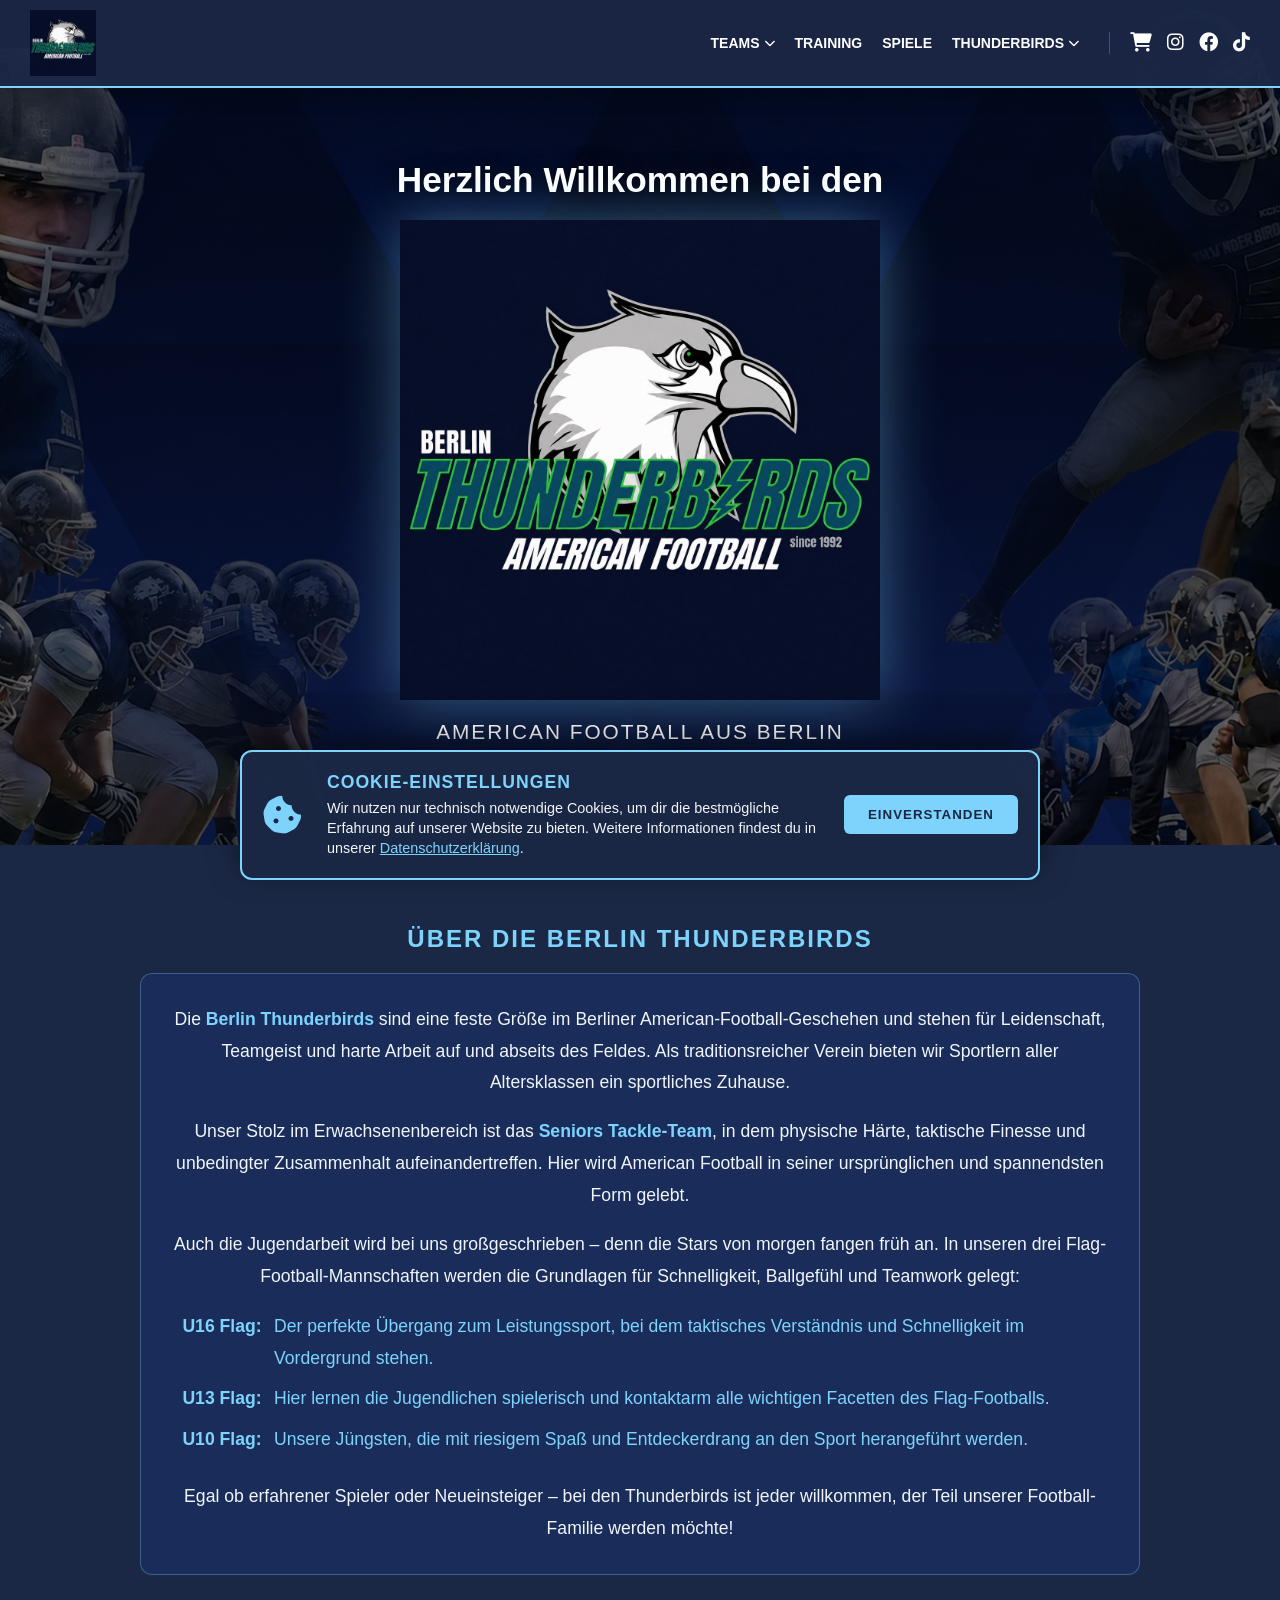
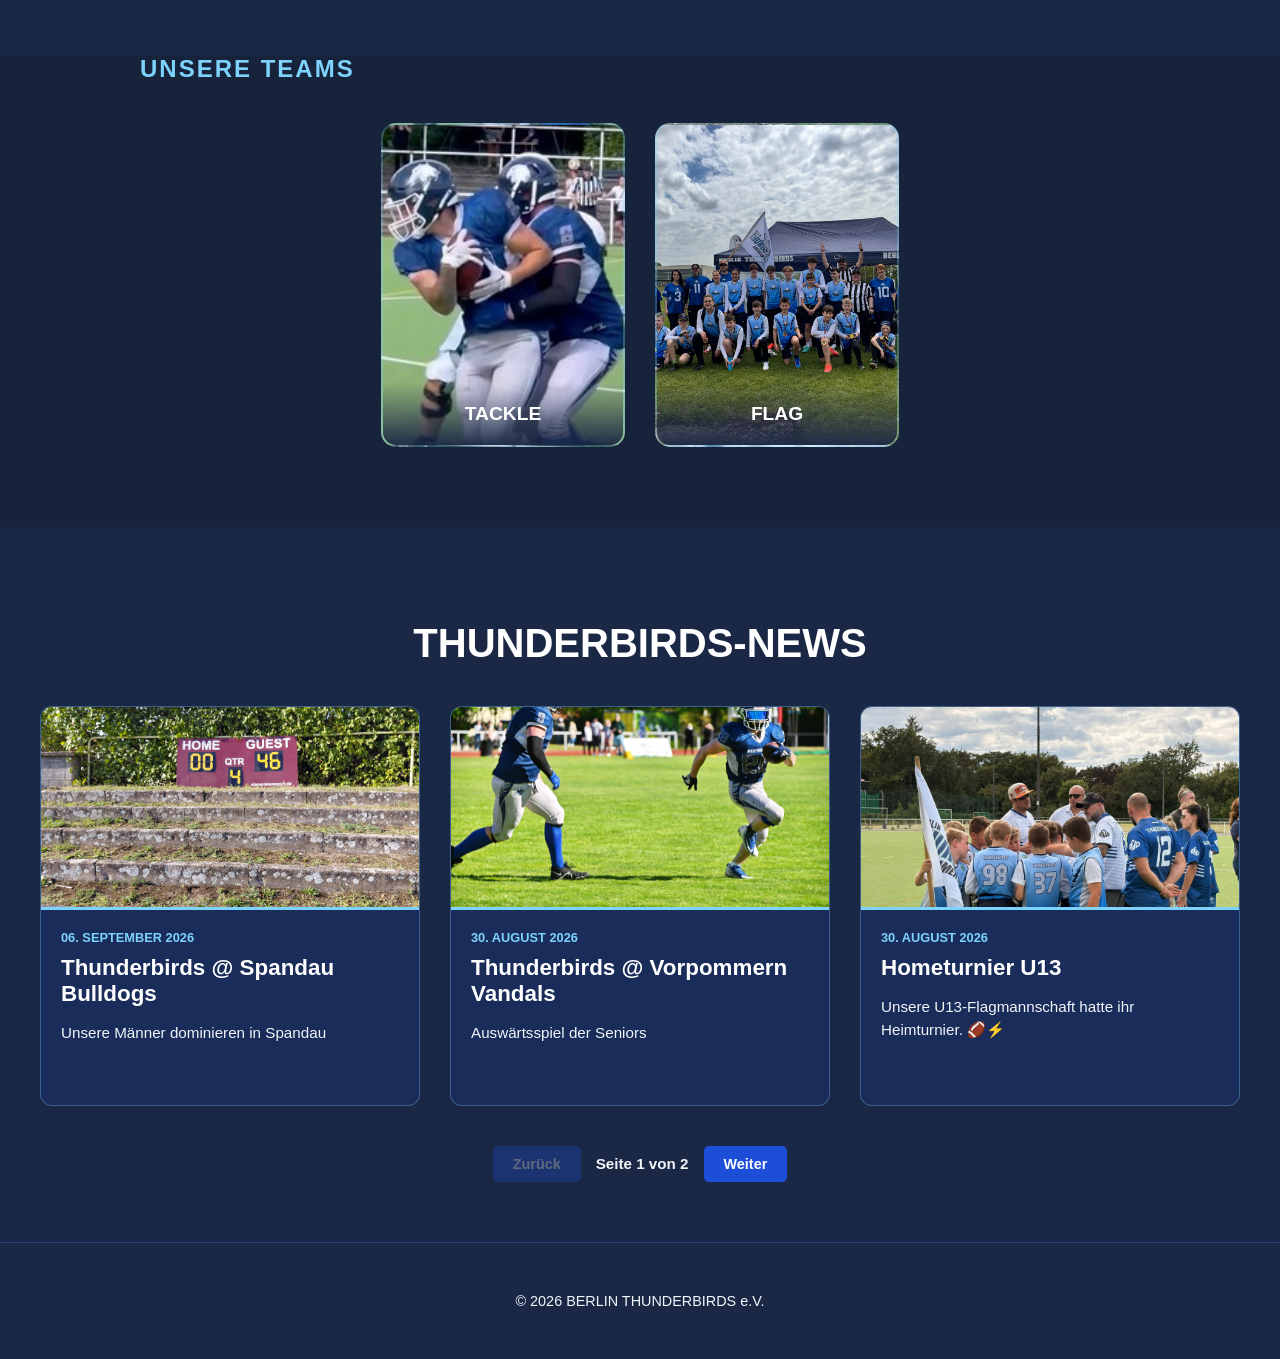
==== commit 91f03369: "V4" ====
--- a/index.html
+++ b/index.html
@@ -78,49 +78,7 @@
     <!-- ==========================================
        HEADER & NAVIGATION
        ========================================== -->
-    <header>
-        <a href="#top" class="logo-link">
-            <img src="Bilder/logo.jpg" alt="Berlin Thunderbirds Logo"> 
-            <span class="logo-hover-text">Home</span>
-        </a>
-
-        <!-- Hamburger Icon für Mobilgeräte -->
-        <div class="menu-toggle" id="mobile-menu">
-            <i class="fa-solid fa-bars"></i>
-        </div>
-
-        <nav>
-            <div class="dropdown">
-                <div class="nav-item">Teams <i class="fa-solid fa-chevron-down" style="font-size: 0.7rem;"></i></div>
-                <div class="dropdown-content">
-                    <a href="tackle.html">Tackle</a>
-                    <a href="u16.html">U16 Flag</a>
-                    <a href="u13.html">U13 Flag</a>
-                    <a href="u10.html">U10 Flag</a>
-                </div>
-            </div>
-
-            <a href="training.html" class="nav-item">Training</a>
-            <a href="spiele.html" class="nav-item">Spiele</a>
-           
-            <div class="dropdown">
-                <div class="nav-item">Thunderbirds <i class="fa-solid fa-chevron-down" style="font-size: 0.7rem;"></i></div>
-                <div class="dropdown-content">
-                    <a href="ueber-uns.html">Über uns</a>
-                    <a href="kontakt.html">Kontakt</a>
-                    <a href="download.html">Download</a>
-                </div>
-            </div>
-
-            <div class="social-nav">
-                <a href="https://berlin-thunderbirds.myteamshop.de/" target="_blank" title="Fanshop"><i class="fa-solid fa-cart-shopping"></i></a>
-                <a href="https://www.instagram.com/berlinthunderbirds/" target="_blank"><i class="fa-brands fa-instagram"></i></a>
-                <a href="https://www.facebook.com/thbev/" target="_blank"><i class="fa-brands fa-facebook"></i></a>
-				<a href="https://www.tiktok.com/@thunderbirds.berlin" target="_blank"><i class="fa-brands fa-tiktok"></i></a>
-				
-            </div>
-        </nav>
-    </header>
+   <div id="main-header"></div>
 
     <!-- ==========================================
        HERO-BEREICH (WILLKOMMEN & BLITZ-ANIMATION)
@@ -227,14 +185,8 @@
     <!-- ==========================================
        FOOTER & EASTER EGG
        ========================================== -->
-    <footer>
-        © 2026 BERLIN THUNDERBIRDS
-    </footer>
-
-    <div class="easter-egg">
-        <img src="Bilder/Ankh.jpg" alt="Ankh Logo">
-        <span>Webdesign by Ankhzunamun</span>
-    </div>
+	   
+    <div id="main-footer"></div>
 
     <!-- ==========================================
        COOKIE BANNER
@@ -252,6 +204,7 @@
         </div>
     </div>
 
+	<script src="leisten.js"></script>
     <!-- Externes Script für die News-Steuerung -->
     <script src="news.js"></script>
 </body>
--- a/style.css
+++ b/style.css
@@ -963,4 +963,9 @@
 @media (max-width: 600px) {
     .cookie-content { flex-direction: column; text-align: center; gap: 15px; }
     .cookie-buttons { width: 100%; justify-content: center; }
+}
+
+/* Lässt alle Elemente mit einer ID beim Anspringen automatisch etwas weiter unten enden, damit sie nicht hinter der fixierten Navigation verschwinden */
+html {
+    scroll-padding-top: 100px; 
 }
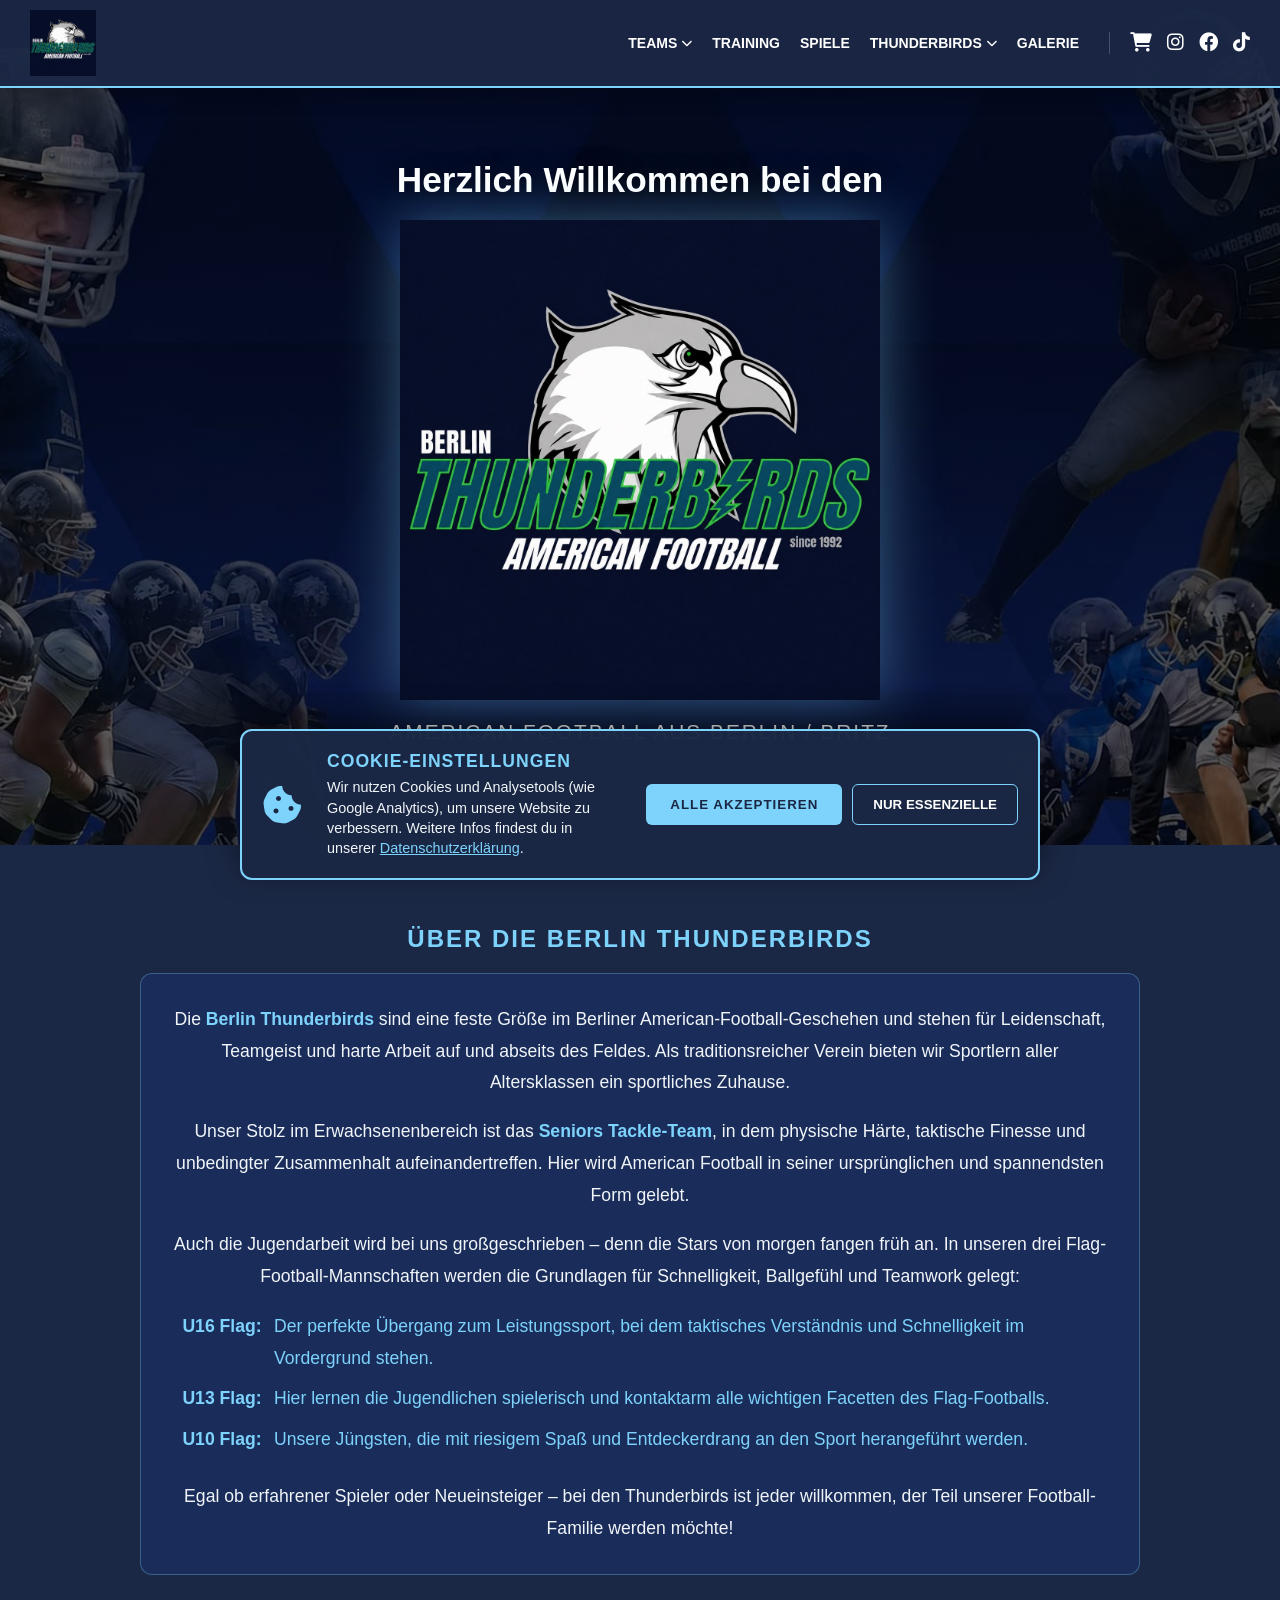
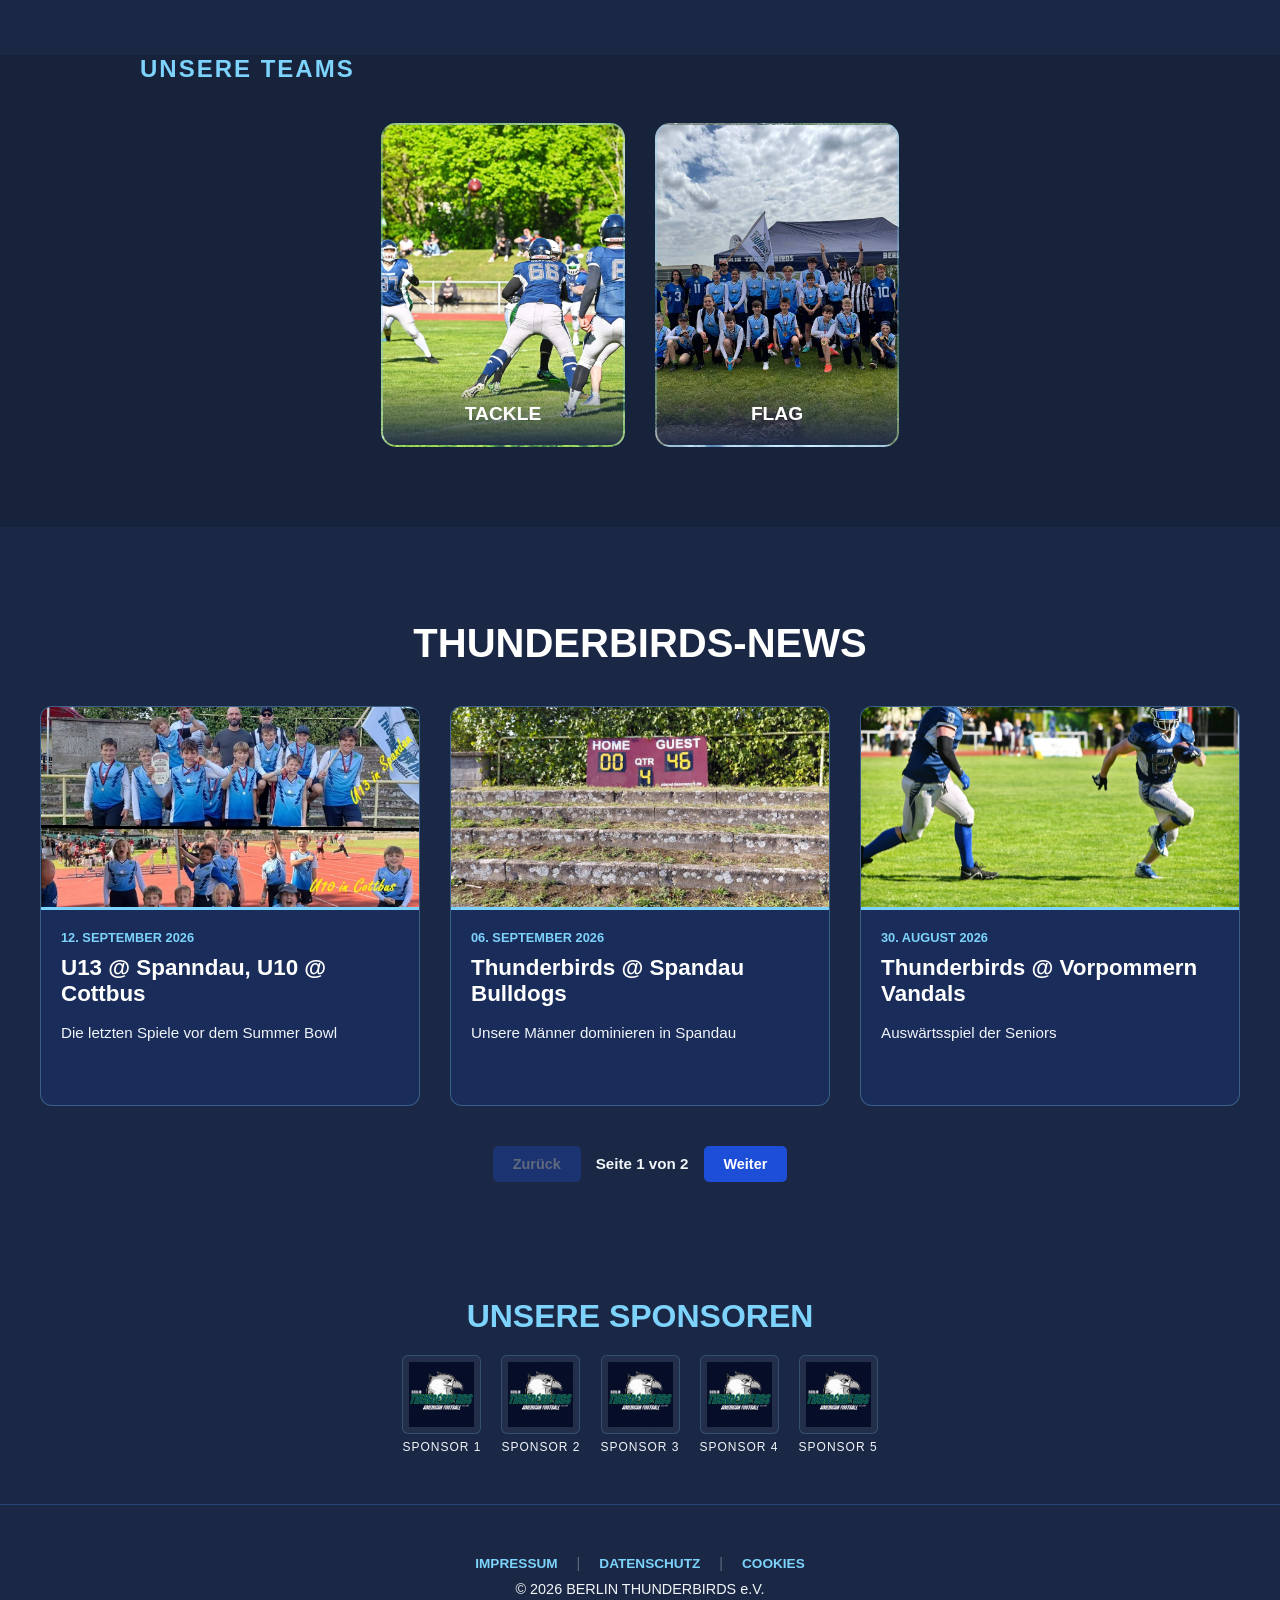
==== commit d53867a0: "V5" ====
--- a/index.html
+++ b/index.html
@@ -10,7 +10,7 @@
     <link rel="stylesheet" href="style.css">
     
     <!-- ==========================================
-       JAVASCRIPT (BLITZ-EFFEKTE, MENÜ & COOKIES)
+       JAVASCRIPT (BLITZ-EFFEKTE & MENÜ)
        ========================================== -->
     <script>
         window.onload = () => {
@@ -50,35 +50,16 @@
                     nav.classList.toggle('active');
                 });
             }
-
-            // Cookie Banner Prüfung beim Seitenaufruf
-            if (!localStorage.getItem("cookiesAkzeptiert")) {
-                setTimeout(() => {
-                    const banner = document.getElementById("cookie-banner");
-                    if (banner) {
-                        banner.classList.add("cookie-active");
-                    }
-                }, 1000);
-            }
         });
-
-        // Funktion zum Bestätigen der Cookies
-        function acceptCookies() {
-            localStorage.setItem("cookiesAkzeptiert", "true");
-            const banner = document.getElementById("cookie-banner");
-            if (banner) {
-                banner.classList.remove("cookie-active");
-            }
-        }
     </script>
 </head>
 
 <body>
 
     <!-- ==========================================
-       HEADER & NAVIGATION
-       ========================================== -->
-   <div id="main-header"></div>
+       HEADER & NAVIGATION (Wird über leisten_2.js geladen)
+       ========================================== -->
+    <div id="main-header"></div>
 
     <!-- ==========================================
        HERO-BEREICH (WILLKOMMEN & BLITZ-ANIMATION)
@@ -92,7 +73,7 @@
         </svg>
         <div class="welcome-text">Herzlich Willkommen bei den</div>
         <img src="Bilder/logo.jpg" class="logo-main" id="logo" alt="Berlin Thunderbirds">
-        <p class="sub-text">American Football aus Berlin</p>
+        <p class="sub-text">American Football aus Berlin / Britz</p>
     </div>
 
     <!-- ==========================================
@@ -120,8 +101,6 @@
                 </tr>
             </table>
            
-		  
-		   
 		   <p style="margin-bottom: 0;">Egal ob erfahrener Spieler oder Neueinsteiger – bei den Thunderbirds ist jeder willkommen, der Teil unserer Football-Familie werden möchte!</p>
         </div>
     </section>
@@ -181,31 +160,45 @@
             </div>
         </div>
     </div>   
-
-    <!-- ==========================================
-       FOOTER & EASTER EGG
-       ========================================== -->
-	   
+	
+	
+   <!-- ==========================================
+       SPONSOREN SEKTION
+       ========================================== -->
+    <section class="sponsors-section">
+        <h2 style="text-align: center; text-transform: uppercase; font-size: 2rem; margin-bottom: 20px; color: var(--thunder-light);">Unsere Sponsoren</h2>
+        <div class="sponsors-grid">
+            <div class="sponsor-card">
+                <img src="Bilder/Logo.jpg" alt="Sponsor 1" class="sponsor-img">
+                <span class="sponsor-name">Sponsor 1</span>
+            </div>
+            <div class="sponsor-card">
+                <img src="Bilder/Logo.jpg" alt="Sponsor 2" class="sponsor-img">
+                <span class="sponsor-name">Sponsor 2</span>
+            </div>
+            <div class="sponsor-card">
+                <img src="Bilder/Logo.jpg" alt="Sponsor 3" class="sponsor-img">
+                <span class="sponsor-name">Sponsor 3</span>
+            </div>
+            <div class="sponsor-card">
+                <img src="Bilder/Logo.jpg" alt="Sponsor 4" class="sponsor-img">
+                <span class="sponsor-name">Sponsor 4</span>
+            </div>
+            <div class="sponsor-card">
+                <img src="Bilder/Logo.jpg" alt="Sponsor 5" class="sponsor-img">
+                <span class="sponsor-name">Sponsor 5</span>
+            </div>
+        </div>
+    </section>
+	
+
+    <!-- ==========================================
+       FOOTER, EASTER EGG & COOKIE BANNER PLATZHALTER
+       ========================================== -->
     <div id="main-footer"></div>
 
-    <!-- ==========================================
-       COOKIE BANNER
-       ========================================== -->
-    <div id="cookie-banner" class="cookie-banner">
-        <div class="cookie-content">
-            <i class="fa-solid fa-cookie-bite cookie-icon"></i>
-            <div class="cookie-text">
-                <h3>Cookie-Einstellungen</h3>
-                <p>Wir nutzen nur technisch notwendige Cookies, um dir die bestmögliche Erfahrung auf unserer Website zu bieten. Weitere Informationen findest du in unserer <a href="datenschutz.html">Datenschutzerklärung</a>.</p>
-            </div>
-            <div class="cookie-buttons">
-                <button onclick="acceptCookies()" class="btn-accept">Einverstanden</button>
-            </div>
-        </div>
-    </div>
-
-	<script src="leisten.js"></script>
-    <!-- Externes Script für die News-Steuerung -->
+    <!-- Skripte -->
+    <script src="leisten.js"></script>
     <script src="news.js"></script>
 </body>
 </html>
--- a/style.css
+++ b/style.css
@@ -1,6 +1,6 @@
 :root {
     --thunder-dark: #1b2845;    
-    --thunder-blue: #1d4ed8;    /* Etwas dunkleres, kräftiges Blau statt dem hellen 3b82f6 */
+    --thunder-blue: #1d4ed8;    
     --thunder-light: #7dd3fc;   
     --thunder-silver: #f1f5f9;  
     --success-green: #22c55e;
@@ -532,6 +532,64 @@
     letter-spacing: 1px;
     margin-top: 4px;
 }
+/* ==========================================
+   MOBILE MAXX 5 KARTEN PRO REIHE (UMBRUCH)
+   ========================================== */
+@media (max-width: 768px) {
+    .roster-grid {
+        display: grid !important;
+        /* Begrenzt das Grid auf dem Handy auf maximal 5 Spalten nebeneinander, 
+           danach bricht es automatisch in die nächste Zeile um */
+        grid-template-columns: repeat(5, minmax(160px, 1fr)) !important;
+        overflow-x: auto !important;
+        scroll-snap-type: x mandatory !important;
+        gap: 15px !important;
+        padding-bottom: 15px !important;
+        scrollbar-width: thin;
+        scrollbar-color: var(--thunder-light) rgba(29, 78, 216, 0.1);
+    }
+
+    .roster-grid::-webkit-scrollbar {
+        height: 6px;
+    }
+
+    .roster-grid::-webkit-scrollbar-track {
+        background: rgba(29, 78, 216, 0.1);
+        border-radius: 10px;
+    }
+
+    .roster-grid::-webkit-scrollbar-thumb {
+        background: var(--thunder-light);
+        border-radius: 10px;
+    }
+
+    .player-card {
+        flex: none !important;
+        width: 160px !important;
+        max-width: 160px !important;
+        scroll-snap-align: start !important;
+    }
+
+    .player-card img {
+        height: 200px !important;
+    }
+
+    .player-card .info {
+        padding: 10px !important;
+    }
+
+    .player-card .player-number {
+        font-size: 1.2rem !important;
+    }
+
+    .player-card .player-name-card {
+        font-size: 0.9rem !important;
+    }
+
+    .player-card .player-position {
+        font-size: 0.75rem !important;
+    }
+}
 
 /* ==========================================
    SPIELER MODAL / POPUP
@@ -624,7 +682,7 @@
 }
 
 /* ==========================================
-   LIGHTBOX
+   LIGHTBOX & PFEILE
    ========================================== */
 .lightbox {
     display: none;
@@ -692,6 +750,44 @@
     transform: scale(1.1) !important;
 }
 
+.lightbox-arrow {
+    position: absolute;
+    top: 50%;
+    transform: translateY(-50%);
+    background-color: rgba(27, 40, 69, 0.85);
+    color: white;
+    border: 2px solid var(--thunder-light);
+    border-radius: 50%;
+    width: 45px;
+    height: 45px;
+    font-size: 1.4rem;
+    display: flex;
+    align-items: center;
+    justify-content: center;
+    cursor: pointer;
+    z-index: 100002;
+    transition: all 0.3s ease;
+    user-select: none;
+}
+
+.lightbox-arrow:hover {
+    background-color: var(--thunder-blue);
+    transform: translateY(-50%) scale(1.15);
+}
+
+.prev-btn {
+    left: -25px;
+}
+
+.next-btn {
+    right: -25px;
+}
+
+@media (max-width: 768px) {
+    .prev-btn { left: 10px; }
+    .next-btn { right: 10px; }
+}
+
 /* ==========================================
    U16 / U13 / U10 SEKTIONEN (TOP-BILDER)
    ========================================== */
@@ -965,7 +1061,160 @@
     .cookie-buttons { width: 100%; justify-content: center; }
 }
 
-/* Lässt alle Elemente mit einer ID beim Anspringen automatisch etwas weiter unten enden, damit sie nicht hinter der fixierten Navigation verschwinden */
 html {
     scroll-padding-top: 100px; 
+}
+
+/* ==========================================
+   GALERIE SEITE & ORDNER STYLING
+   ========================================== */
+.gallery-page-section {
+    padding: 120px 20px 60px 20px;
+    max-width: 1200px;
+    margin: auto;
+}
+
+.gallery-header-container {
+    display: flex;
+    justify-content: space-between;
+    align-items: center;
+    margin-bottom: 40px;
+    flex-wrap: wrap;
+    gap: 15px;
+}
+
+.gallery-header-container h1 {
+    color: var(--thunder-light);
+    text-transform: uppercase;
+    font-size: 2.2rem;
+    margin: 0;
+}
+
+.gallery-grid {
+    display: grid !important;
+    grid-template-columns: repeat(auto-fill, minmax(280px, 1fr)) !important;
+    gap: 25px !important;
+    width: 100% !important;
+}
+
+.gallery-item {
+    position: relative !important;
+    height: 240px !important;
+    border-radius: 12px !important;
+    overflow: hidden !important;
+    border: 2px solid rgba(125, 211, 252, 0.3) !important;
+    cursor: pointer !important;
+    transition: 0.3s ease !important;
+    background: #1e2c4f !important;
+}
+
+.gallery-item img {
+    width: 100% !important;
+    height: 100% !important;
+    object-fit: cover !important;
+    display: block !important;
+    transition: transform 0.4s ease !important;
+}
+
+.gallery-item:hover {
+    border-color: var(--thunder-light) !important;
+    box-shadow: 0 10px 25px rgba(0, 0, 0, 0.5) !important;
+}
+
+.gallery-item:hover img {
+    transform: scale(1.08) !important;
+}
+
+.folder-card {
+    position: relative;
+    cursor: pointer;
+}
+
+.folder-overlay {
+    position: absolute;
+    inset: 0;
+    background: linear-gradient(180deg, rgba(27,40,69,0.2) 0%, rgba(27,40,69,0.95) 80%);
+    display: flex;
+    flex-direction: column;
+    justify-content: flex-end;
+    align-items: center;
+    padding: 20px;
+    text-align: center;
+    transition: 0.3s ease;
+}
+
+.folder-card:hover .folder-overlay {
+    background: linear-gradient(180deg, rgba(29,78,216,0.3) 0%, rgba(27,40,69,0.98) 90%);
+}
+
+.folder-icon {
+    font-size: 2.5rem;
+    color: var(--thunder-light);
+    margin-bottom: 10px;
+    transition: transform 0.3s ease;
+}
+
+.folder-card:hover .folder-icon {
+    transform: scale(1.2);
+}
+
+.folder-overlay h3 {
+    margin: 0 0 5px 0;
+    color: white;
+    text-transform: uppercase;
+    font-size: 1.2rem;
+}
+
+.folder-count {
+    font-size: 0.85rem;
+    color: var(--thunder-silver);
+}
+
+/* ==========================================
+   SPONSOREN SEKTION
+   ========================================== */
+.sponsors-section {
+    padding: 30px 15px 50px 15px;
+    max-width: 900px;
+    margin: auto;
+}
+
+.sponsors-grid {
+    display: flex;
+    flex-wrap: wrap;
+    gap: 20px;
+    justify-content: center;
+    align-items: center;
+}
+
+.sponsor-card {
+    display: flex;
+    flex-direction: column;
+    align-items: center;
+}
+
+/* Der Rahmen sitzt jetzt direkt als Box um das Bild und passt sich an */
+.sponsor-img {
+    max-height: 65px; /* Maximale Höhe des Logos */
+    width: auto;      /* Breite passt sich automatisch an das Bild an */
+    background-color: rgba(255, 255, 255, 0.03);
+    border: 1px solid rgba(125, 211, 252, 0.2);
+    border-radius: 6px;
+    padding: 6px;     /* Kleiner Innenabstand zwischen Bild und Rahmen */
+    display: block;
+    transition: 0.3s;
+}
+
+.sponsor-card:hover .sponsor-img {
+    border-color: var(--thunder-light);
+    background-color: rgba(255, 255, 255, 0.08);
+}
+
+.sponsor-name {
+    margin-top: 6px;
+    font-size: 0.75rem;
+    color: var(--thunder-silver);
+    text-transform: uppercase;
+    letter-spacing: 1px;
+    text-align: center;
 }
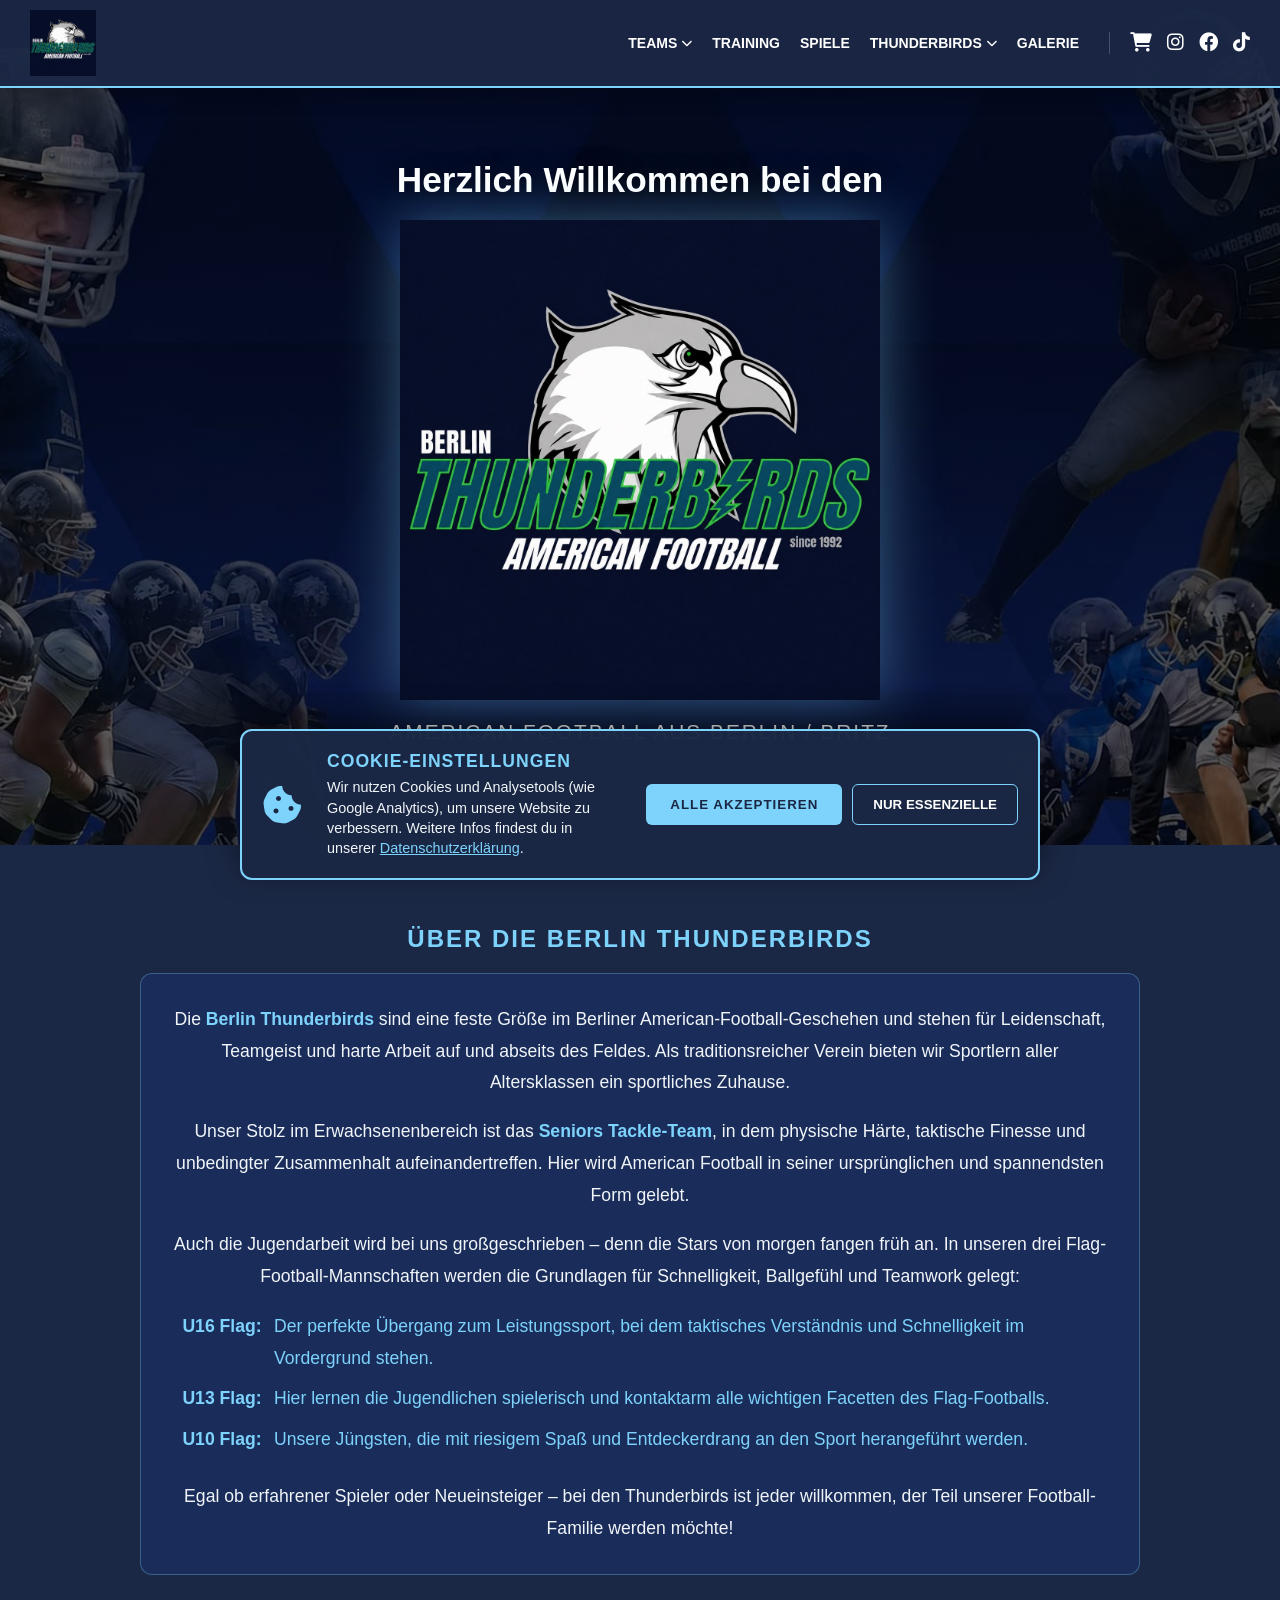
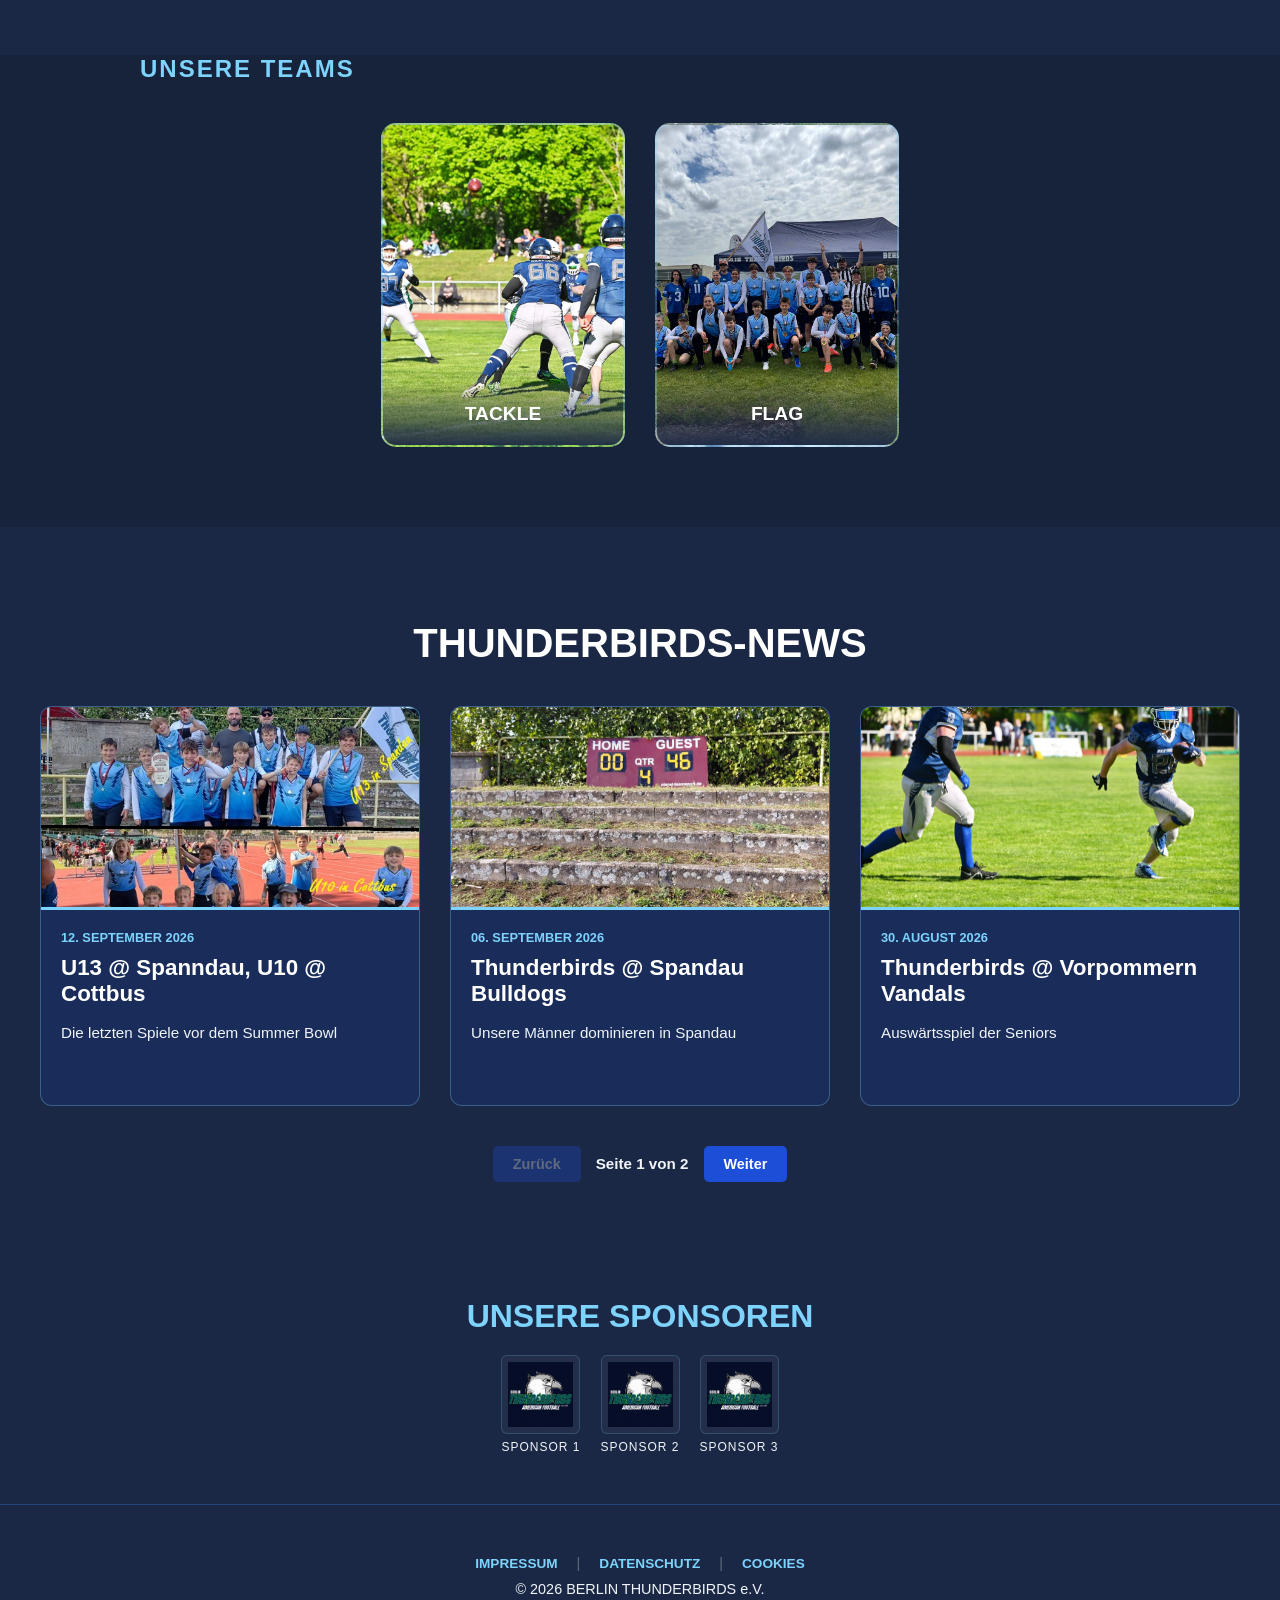
==== commit 39ed1e9d: "V5.1" ====
--- a/index.html
+++ b/index.html
@@ -169,25 +169,18 @@
         <h2 style="text-align: center; text-transform: uppercase; font-size: 2rem; margin-bottom: 20px; color: var(--thunder-light);">Unsere Sponsoren</h2>
         <div class="sponsors-grid">
             <div class="sponsor-card">
-                <img src="Bilder/Logo.jpg" alt="Sponsor 1" class="sponsor-img">
+                <img src="Bilder/logo.jpg" alt="Sponsor 1" class="sponsor-img">
                 <span class="sponsor-name">Sponsor 1</span>
             </div>
             <div class="sponsor-card">
-                <img src="Bilder/Logo.jpg" alt="Sponsor 2" class="sponsor-img">
+                <img src="Bilder/logo.jpg" alt="Sponsor 2" class="sponsor-img">
                 <span class="sponsor-name">Sponsor 2</span>
             </div>
             <div class="sponsor-card">
-                <img src="Bilder/Logo.jpg" alt="Sponsor 3" class="sponsor-img">
+                <img src="Bilder/logo.jpg" alt="Sponsor 3" class="sponsor-img">
                 <span class="sponsor-name">Sponsor 3</span>
             </div>
-            <div class="sponsor-card">
-                <img src="Bilder/Logo.jpg" alt="Sponsor 4" class="sponsor-img">
-                <span class="sponsor-name">Sponsor 4</span>
-            </div>
-            <div class="sponsor-card">
-                <img src="Bilder/Logo.jpg" alt="Sponsor 5" class="sponsor-img">
-                <span class="sponsor-name">Sponsor 5</span>
-            </div>
+            
         </div>
     </section>
 	
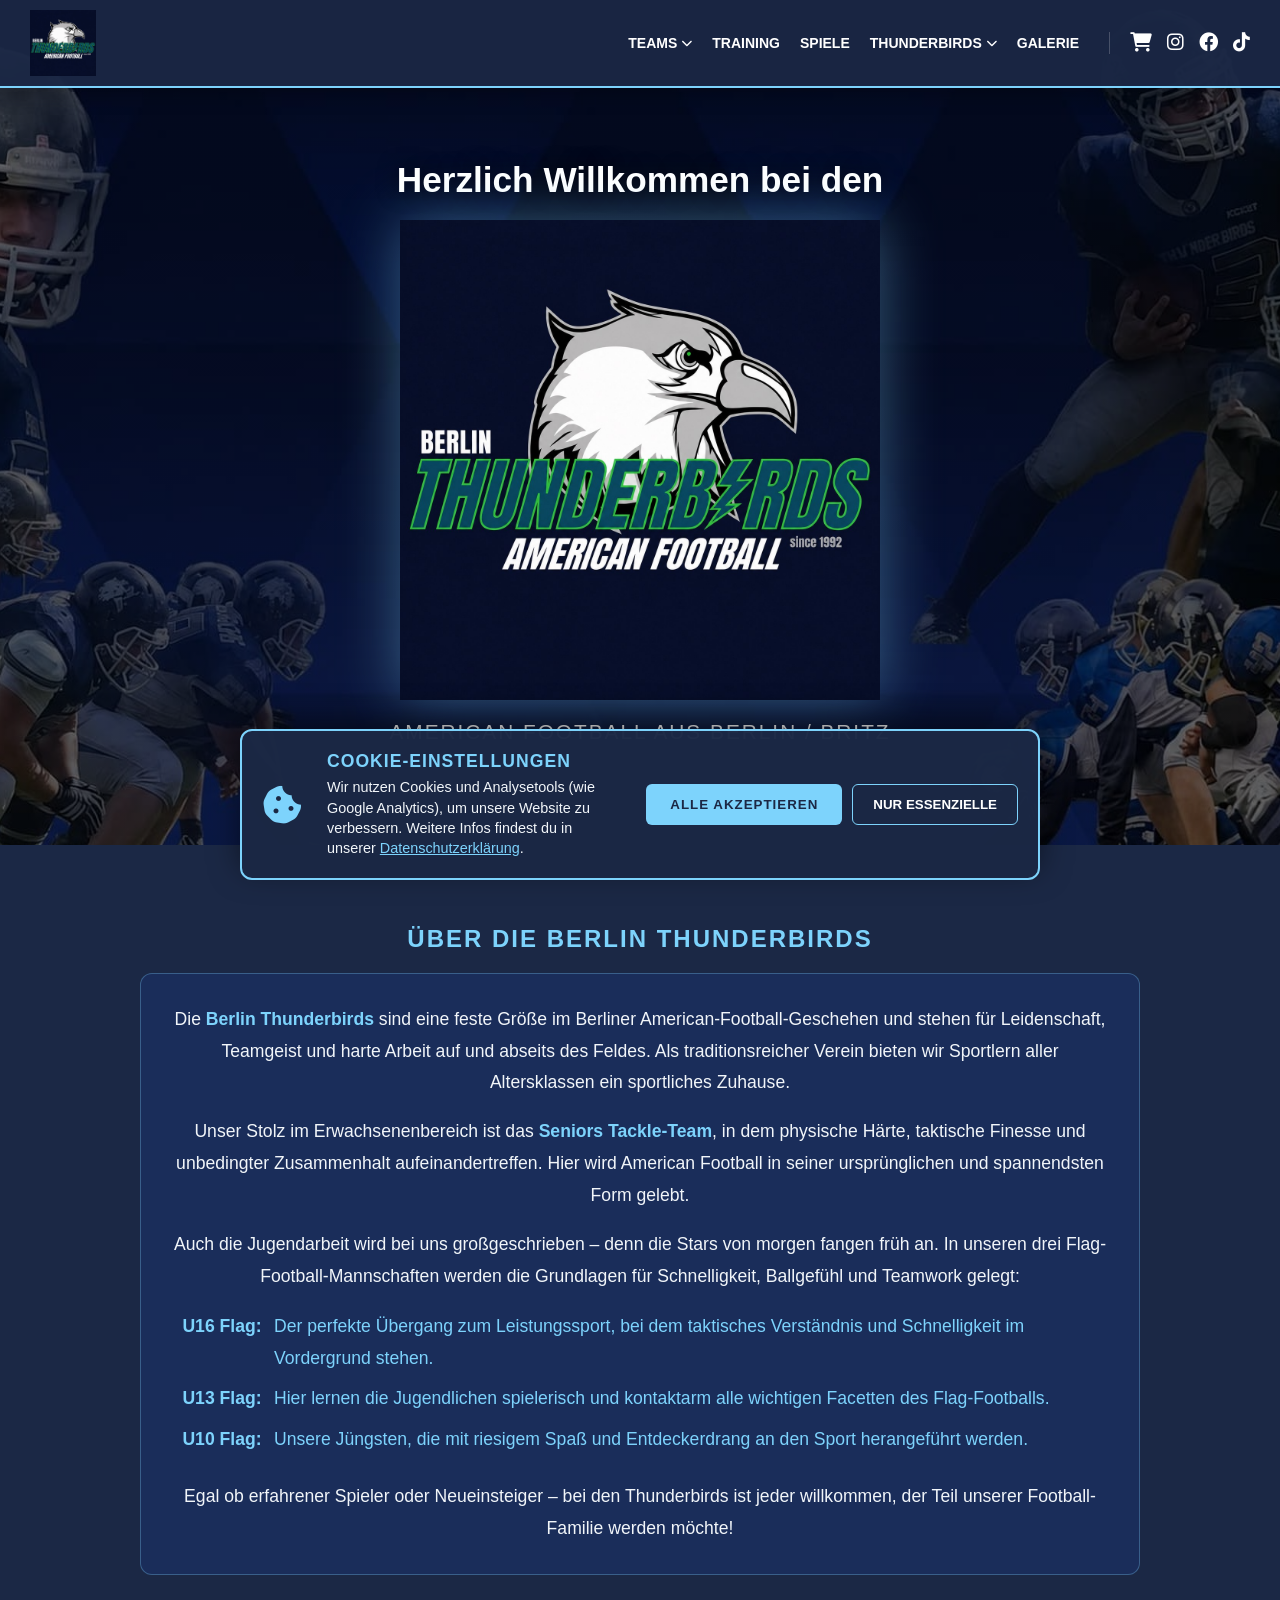
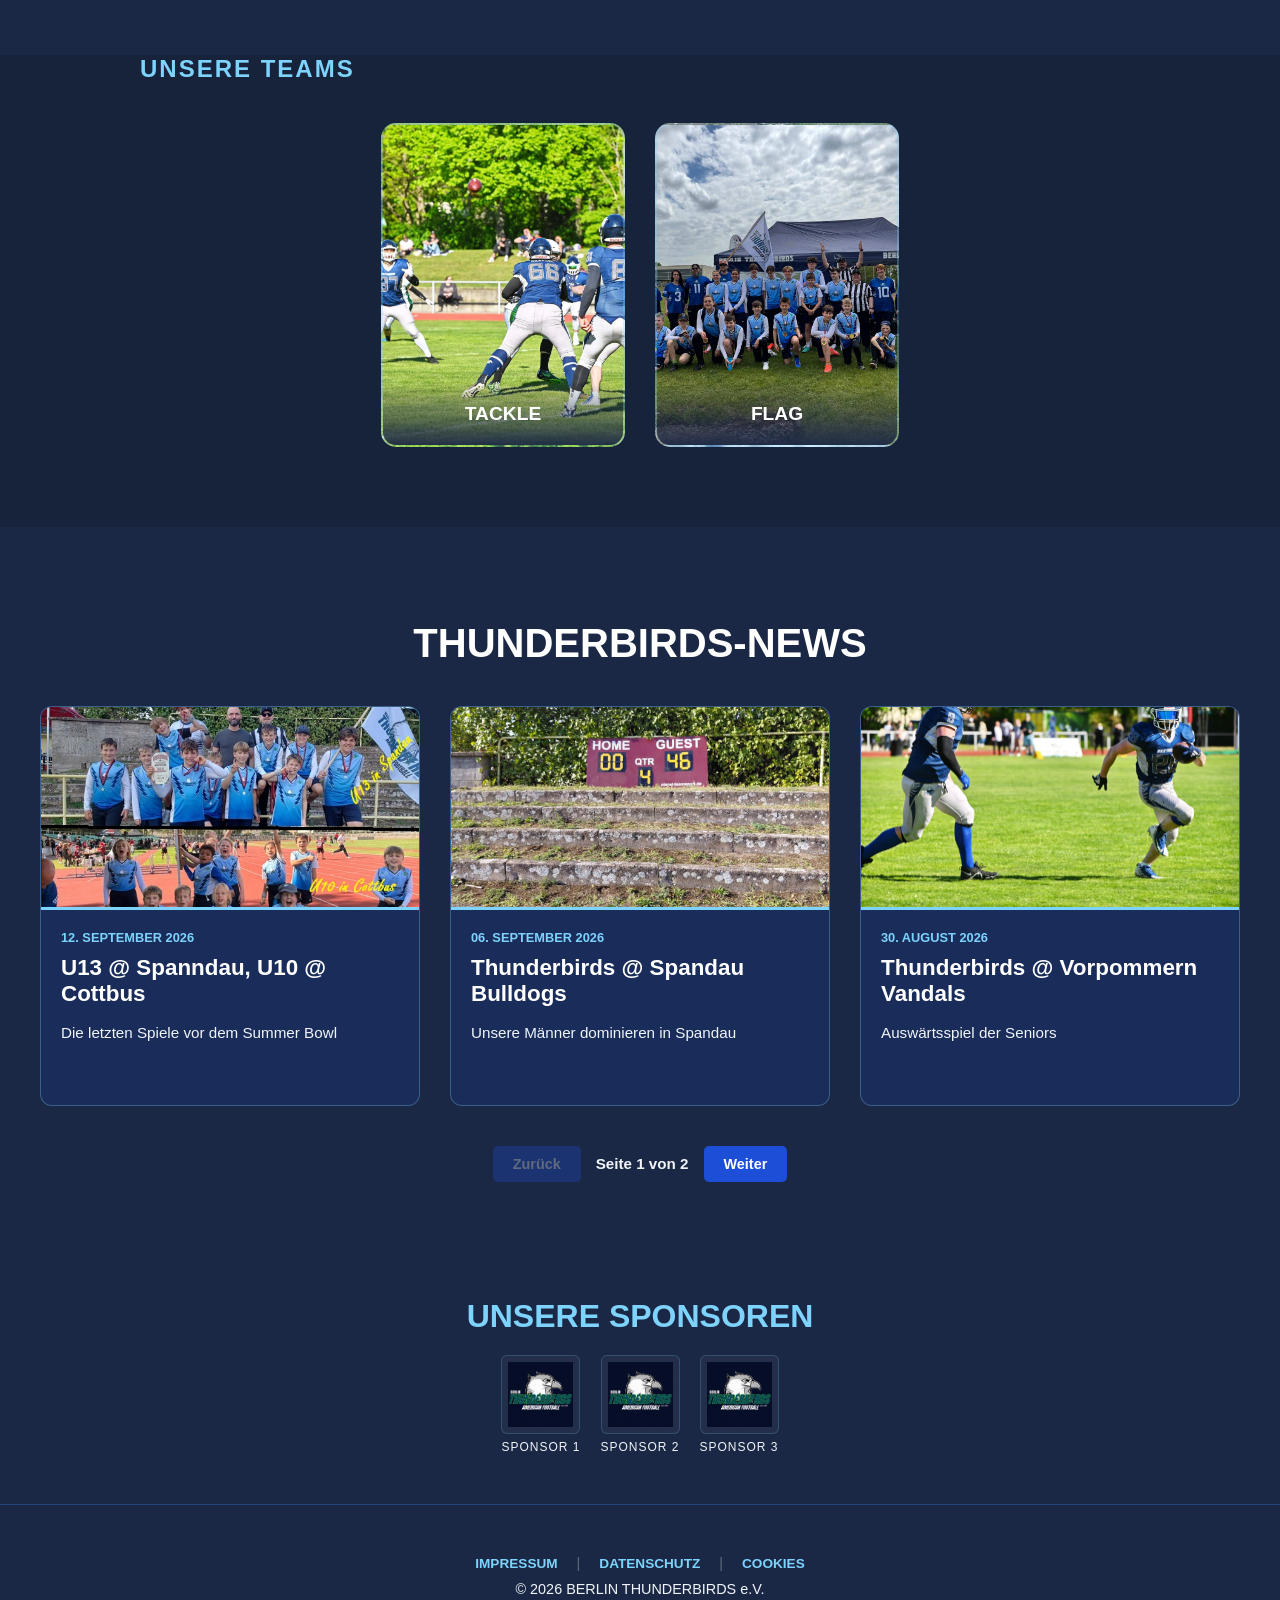
==== commit f6a09550: "Bug Hamburger" ====
--- a/index.html
+++ b/index.html
@@ -18,7 +18,6 @@
             const lightningContainer = document.getElementById("lightning-container");
             const logo = document.getElementById("logo");
 
-            // Funktion für den Blitz-Effekt beim Laden der Startseite
             function triggerLightning() {
                 if(flash && lightningContainer) {
                     flash.classList.add("active");
@@ -32,26 +31,14 @@
            
             setTimeout(triggerLightning, 300);
 
-            // Das Logo erscheint kurz nach dem ersten Blitz
             if(logo) {
                 setTimeout(() => { 
                     logo.classList.add("show"); 
                 }, 700);
             }
         };
-       
-        document.addEventListener("DOMContentLoaded", function() {
-            // Hamburger Menü Toggle Initialisierung
-            const menuToggle = document.getElementById('mobile-menu');
-            const nav = document.querySelector('nav');
-
-            if (menuToggle && nav) {
-                menuToggle.addEventListener('click', () => {
-                    nav.classList.toggle('active');
-                });
-            }
-        });
     </script>
+	
 </head>
 
 <body>
--- a/style.css
+++ b/style.css
@@ -438,7 +438,7 @@
     width: 100%;
     height: 500px;
     margin-top: 88px; 
-    background: url('Bilder/Tackle/Tackle_team.jpg') no-repeat center center;
+    background: url('Bilder/Tackle/Tackle_team.webp') no-repeat center center;
     background-size: cover;
     border-bottom: 4px solid var(--thunder-light);
 }
@@ -682,7 +682,7 @@
 }
 
 /* ==========================================
-   LIGHTBOX & PFEILE
+   LIGHTBOX & PFEILE (POP-UP MODUS)
    ========================================== */
 .lightbox {
     display: none;
@@ -703,35 +703,44 @@
     display: flex !important;
 }
 
+/* Das eigentliche Pop-up-Fenster mit Abstand zum Rand */
 .lightbox-content {
     position: relative !important;
     display: inline-block;
     max-width: 90vw;
     max-height: 85vh;
-}
-
+    background: #1e2c4f;
+    border: 2px solid var(--thunder-light);
+    border-radius: 12px;
+    padding: 10px;
+    box-shadow: 0 0 40px rgba(0, 0, 0, 0.9);
+}
+
+/* Bild passt sich in den Pop-up-Rahmen ein und nutzt die Displaygröße optimal aus */
 .lightbox-content img {
-    max-width: 90vw;
-    max-height: 85vh;
+    max-width: calc(90vw - 20px);
+    max-height: calc(85vh - 60px); /* Platz für die Pfeile unten lassen */
+    width: auto;
+    height: auto;
     object-fit: contain;
-    border-radius: 12px;
-    border: 2px solid var(--thunder-light);
-    box-shadow: 0 0 30px rgba(125, 211, 252, 0.3);
+    border-radius: 8px;
     display: block;
-}
-
+    cursor: pointer;
+}
+
+/* Schließen-Kreuz oben rechts im Pop-up */
 .lightbox .close-btn {
     position: absolute !important;
-    top: 15px !important;
-    right: 15px !important;
-    font-size: 1.5rem !important;
+    top: -15px !important;
+    right: -15px !important;
+    font-size: 1.4rem !important;
     line-height: 1 !important;
     color: #ef4444 !important;
     cursor: pointer !important;
-    z-index: 100001 !important;
+    z-index: 100005 !important;
     width: 38px !important;
     height: 38px !important;
-    background-color: rgba(27, 40, 69, 0.85) !important;
+    background-color: rgba(27, 40, 69, 0.95) !important;
     border: 2px solid #ef4444 !important;
     border-radius: 50% !important;
     display: flex !important;
@@ -750,17 +759,19 @@
     transform: scale(1.1) !important;
 }
 
+/* Pfeile wandern nach unten (innerhalb/unter das Pop-up-Bild) */
 .lightbox-arrow {
     position: absolute;
-    top: 50%;
-    transform: translateY(-50%);
-    background-color: rgba(27, 40, 69, 0.85);
+    bottom: -20px !important; /* Sitzen jetzt unten am Pop-up-Rand */
+    top: auto !important;
+    transform: none !important;
+    background-color: rgba(27, 40, 69, 0.95);
     color: white;
     border: 2px solid var(--thunder-light);
     border-radius: 50%;
-    width: 45px;
-    height: 45px;
-    font-size: 1.4rem;
+    width: 42px;
+    height: 42px;
+    font-size: 1.2rem;
     display: flex;
     align-items: center;
     justify-content: center;
@@ -768,20 +779,26 @@
     z-index: 100002;
     transition: all 0.3s ease;
     user-select: none;
+    box-shadow: 0 4px 10px rgba(0, 0, 0, 0.6);
 }
 
 .lightbox-arrow:hover {
     background-color: var(--thunder-blue);
-    transform: translateY(-50%) scale(1.15);
-}
-
+    transform: scale(1.1) !important;
+}
+
+/* Linker Pfeil unten links */
 .prev-btn {
-    left: -25px;
-}
-
+    left: 20px !important;
+    right: auto !important;
+}
+
+/* Rechter Pfeil unten rechts */
 .next-btn {
-    right: -25px;
-}
+    right: 20px !important;
+    left: auto !important;
+}
+
 
 @media (max-width: 768px) {
     .prev-btn { left: 10px; }
@@ -1217,4 +1234,83 @@
     text-transform: uppercase;
     letter-spacing: 1px;
     text-align: center;
+}
+
+/* ==========================================
+   OPTIMIERUNG FÜR QUERFORMAT (LANDSCAPE)
+   ========================================== */
+@media (max-height: 600px) and (orientation: landscape) {
+    /* Pop-up-Rahmen im Querformat entfernen für echtes Vollbild-Gefühl */
+    .lightbox-content {
+        background: transparent !important;
+        border: none !important;
+        box-shadow: none !important;
+        padding: 0 !important;
+        max-width: 100vw !important;
+        max-height: 100vh !important;
+        width: 100vw !important;
+        height: 100vh !important;
+    }
+
+    /* Das Bild nutzt im Querformat die komplette Display-Höhe aus */
+    .lightbox-content img {
+        max-width: 100vw !important;
+        max-height: 100vh !important;
+        width: auto !important;
+        height: 100vh !important;
+        object-fit: contain !important;
+        border-radius: 0 !important;
+    }
+
+    /* Pfeile wandern im Querformat wieder an die Seitenränder mittig, 
+       damit sie nicht das Bild verdecken */
+    .lightbox-arrow {
+        bottom: auto !important;
+        top: 50% !important;
+        transform: translateY(-50%) !important;
+        width: 40px !important;
+        height: 40px !important;
+        font-size: 1.1rem !important;
+    }
+
+    .lightbox-arrow:hover {
+        transform: translateY(-50%) scale(1.1) !important;
+    }
+
+    .prev-btn {
+        left: 10px !important;
+    }
+
+    .next-btn {
+        right: 10px !important;
+    }
+
+    /* Schließen-Kreuz im Querformat etwas weiter nach innen */
+    .lightbox .close-btn {
+        top: 10px !important;
+        right: 10px !important;
+    }
+	}
+	/* ==========================================
+   MOBILE MENÜ KLICK-SICHERHEIT (FIXED)
+   ========================================== */
+
+/* Standardmäßig blockieren wir keine Klicks auf der Nav, 
+   damit der Burger-Button immer erreichbar bleibt */
+nav {
+    pointer-events: auto;
+}
+
+/* Auf dem Handy im geschlossenen Zustand: Nav ist unsichtbar und blockiert absolut nichts */
+@media (max-width: 768px) {
+    nav {
+        display: none;
+        pointer-events: auto;
+    }
+    
+    /* Wenn das Menü offen ist, bleibt es klickbar und greift absolut */
+    nav.active {
+        display: flex !important;
+        pointer-events: auto !important;
+    }
 }
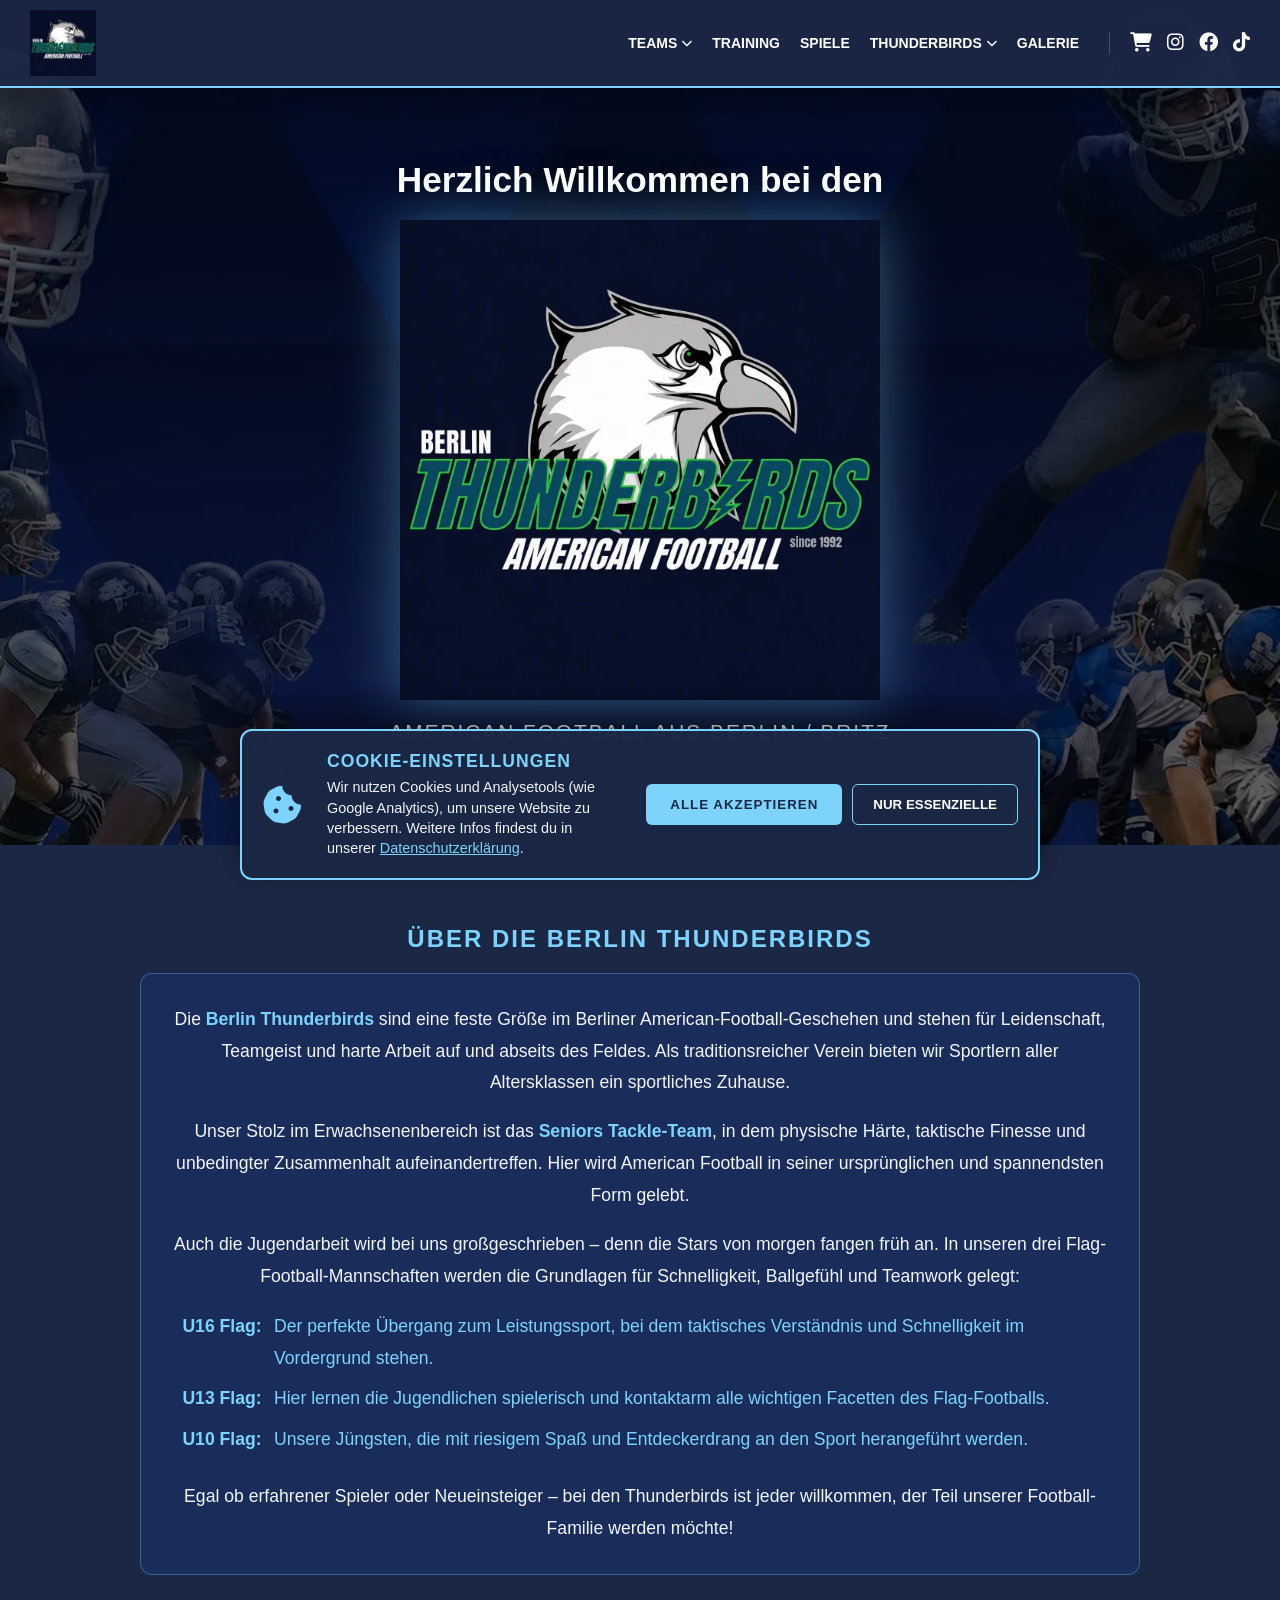
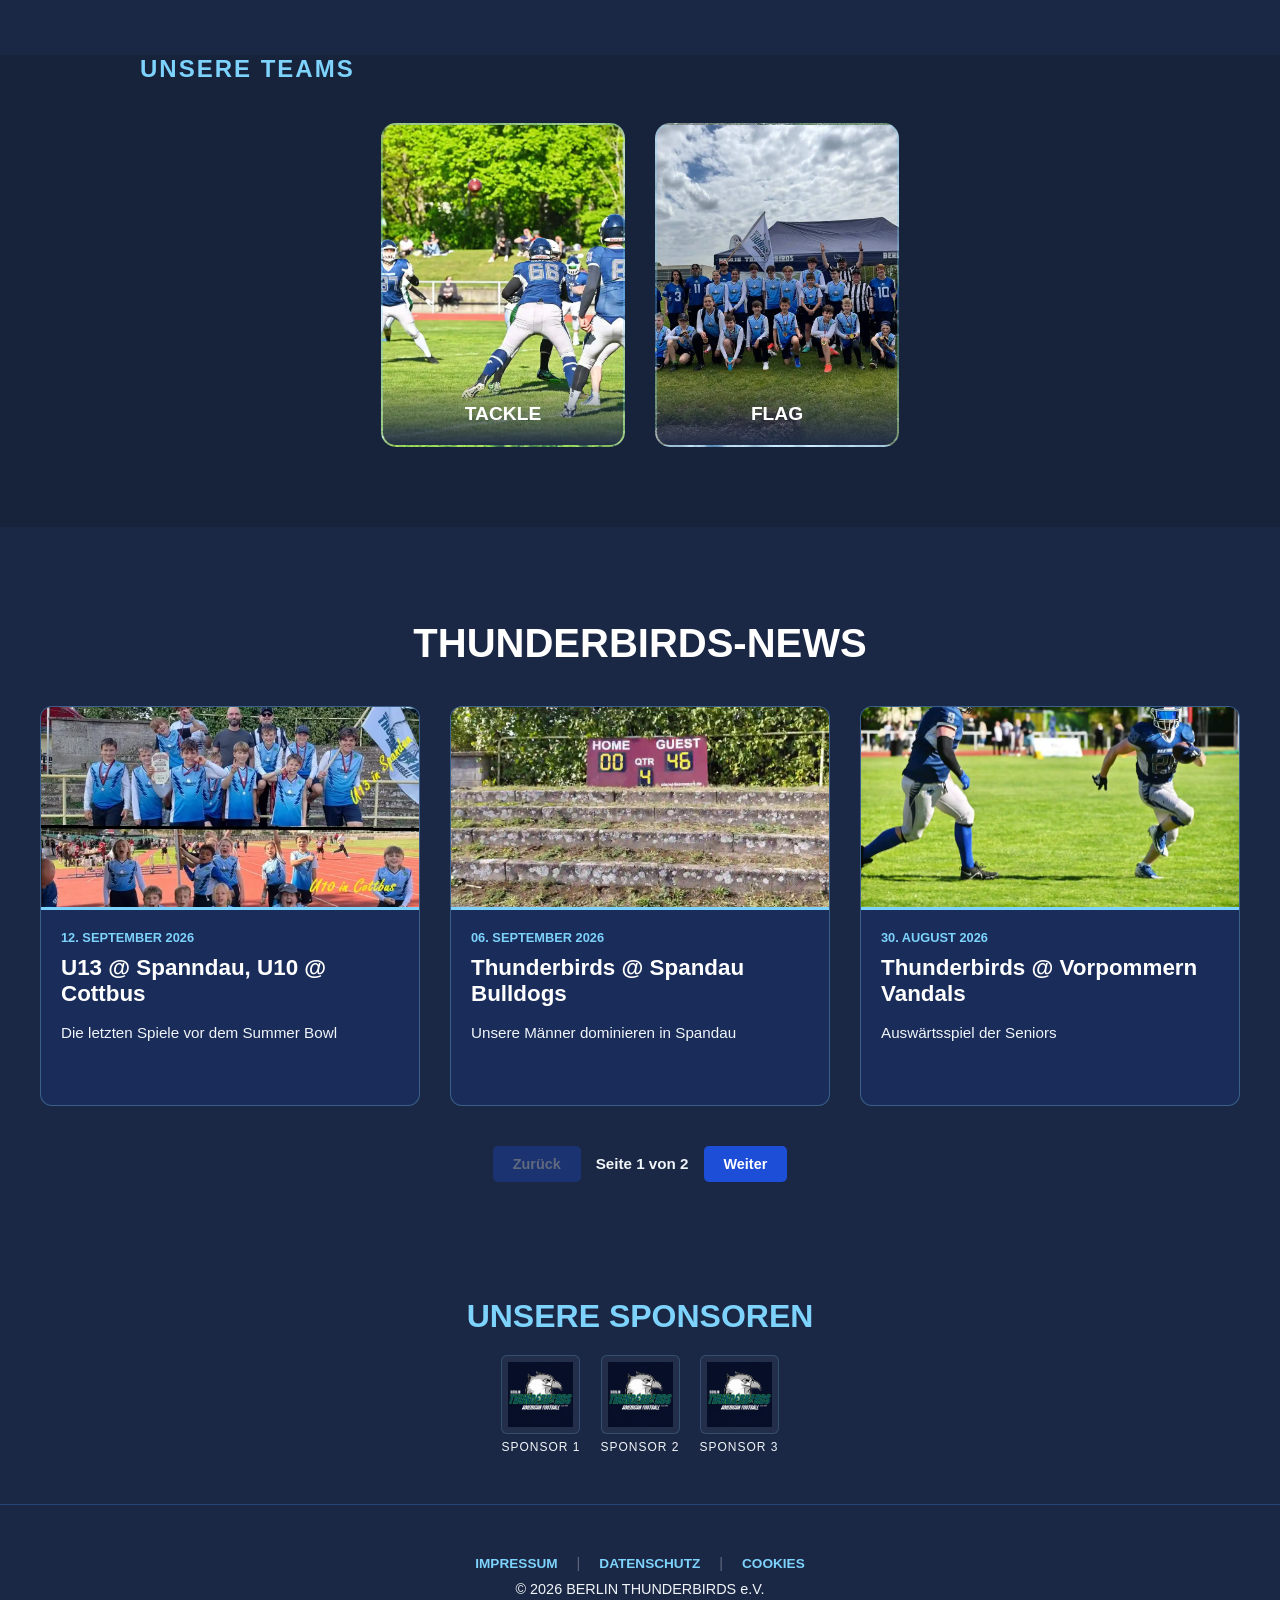
==== commit 85db2f9e: "V6" ====
--- a/index.html
+++ b/index.html
@@ -59,7 +59,7 @@
             <polyline class="bolt-path" style="stroke-width:2;" points="70,-10 65,20 75,40 65,65" />
         </svg>
         <div class="welcome-text">Herzlich Willkommen bei den</div>
-        <img src="Bilder/logo.jpg" class="logo-main" id="logo" alt="Berlin Thunderbirds">
+        <img src="Bilder/logo.webp" class="logo-main" id="logo" alt="Berlin Thunderbirds">
         <p class="sub-text">American Football aus Berlin / Britz</p>
     </div>
 
@@ -100,12 +100,12 @@
             <h2 style="color: var(--thunder-light); text-transform: uppercase; letter-spacing: 2px;">Unsere Teams</h2>
             <div class="team">
                 <!-- Tackle Team Kachel -->
-                <a href="tackle.html" class="player" style="background-image: url('Bilder/Tackle.jpg');">
+                <a href="tackle.html" class="player" style="background-image: url('Bilder/Tackle.webp');">
                     <span class="player-name">Tackle</span>
                 </a>
 
                 <!-- Flag Team Kachel mit Untergruppen (U16, U13, U10) -->
-                <div class="player" style="background-image: url('Bilder/Team_Flag.jpg');">
+                <div class="player" style="background-image: url('Bilder/Team_Flag.webp');">
                     <span class="player-name">Flag</span>
                     <div class="player-overlay">
                         <a href="u16.html">U16</a>
@@ -156,15 +156,15 @@
         <h2 style="text-align: center; text-transform: uppercase; font-size: 2rem; margin-bottom: 20px; color: var(--thunder-light);">Unsere Sponsoren</h2>
         <div class="sponsors-grid">
             <div class="sponsor-card">
-                <img src="Bilder/logo.jpg" alt="Sponsor 1" class="sponsor-img">
+                <img src="Bilder/logo.webp" alt="Sponsor 1" class="sponsor-img">
                 <span class="sponsor-name">Sponsor 1</span>
             </div>
             <div class="sponsor-card">
-                <img src="Bilder/logo.jpg" alt="Sponsor 2" class="sponsor-img">
+                <img src="Bilder/logo.webp" alt="Sponsor 2" class="sponsor-img">
                 <span class="sponsor-name">Sponsor 2</span>
             </div>
             <div class="sponsor-card">
-                <img src="Bilder/logo.jpg" alt="Sponsor 3" class="sponsor-img">
+                <img src="Bilder/logo.webp" alt="Sponsor 3" class="sponsor-img">
                 <span class="sponsor-name">Sponsor 3</span>
             </div>
             
--- a/style.css
+++ b/style.css
@@ -85,7 +85,7 @@
 .hero { 
     min-height: 85vh; display: flex; flex-direction: column; justify-content: center; 
     align-items: center; text-align: center; position: relative; overflow: hidden; padding-top: 80px; 
-    background-image: linear-gradient(rgba(0, 0, 0, 0.6), rgba(0, 0, 0, 0.6)), url('Bilder/Team.jpg'); 
+    background-image: linear-gradient(rgba(0, 0, 0, 0.6), rgba(0, 0, 0, 0.6)), url('Bilder/Team.webp'); 
     background-size: cover; background-position: center; background-attachment: fixed; 
 }
 .welcome-text { font-size: 2.2rem; margin-bottom: 20px; font-weight: bold; text-shadow: 0 0 20px rgba(0,0,0,0.8); z-index: 10; }
@@ -812,7 +812,7 @@
     width: 100%;
     height: 500px;
     margin-top: 88px; 
-    background: url('Bilder/U16.jpg') no-repeat center center;
+    background: url('Bilder/U16.webp') no-repeat center center;
     background-size: cover;
     border-bottom: 4px solid var(--thunder-light);
 }
@@ -821,7 +821,7 @@
     width: 100%;
     height: 500px;
     margin-top: 88px; 
-    background: url('Bilder/U13.jpg') no-repeat center center;
+    background: url('Bilder/U13.webp') no-repeat center center;
     background-size: cover;
     border-bottom: 4px solid var(--thunder-light);
 }
@@ -830,7 +830,7 @@
     width: 100%;
     height: 500px;
     margin-top: 88px; 
-    background: url('Bilder/U10.jpg') no-repeat center center;
+    background: url('Bilder/U10.webp') no-repeat center center;
     background-size: cover;
     border-bottom: 4px solid var(--thunder-light);
 }
@@ -1291,6 +1291,7 @@
         right: 10px !important;
     }
 	}
+	
 	/* ==========================================
    MOBILE MENÜ KLICK-SICHERHEIT (FIXED)
    ========================================== */
